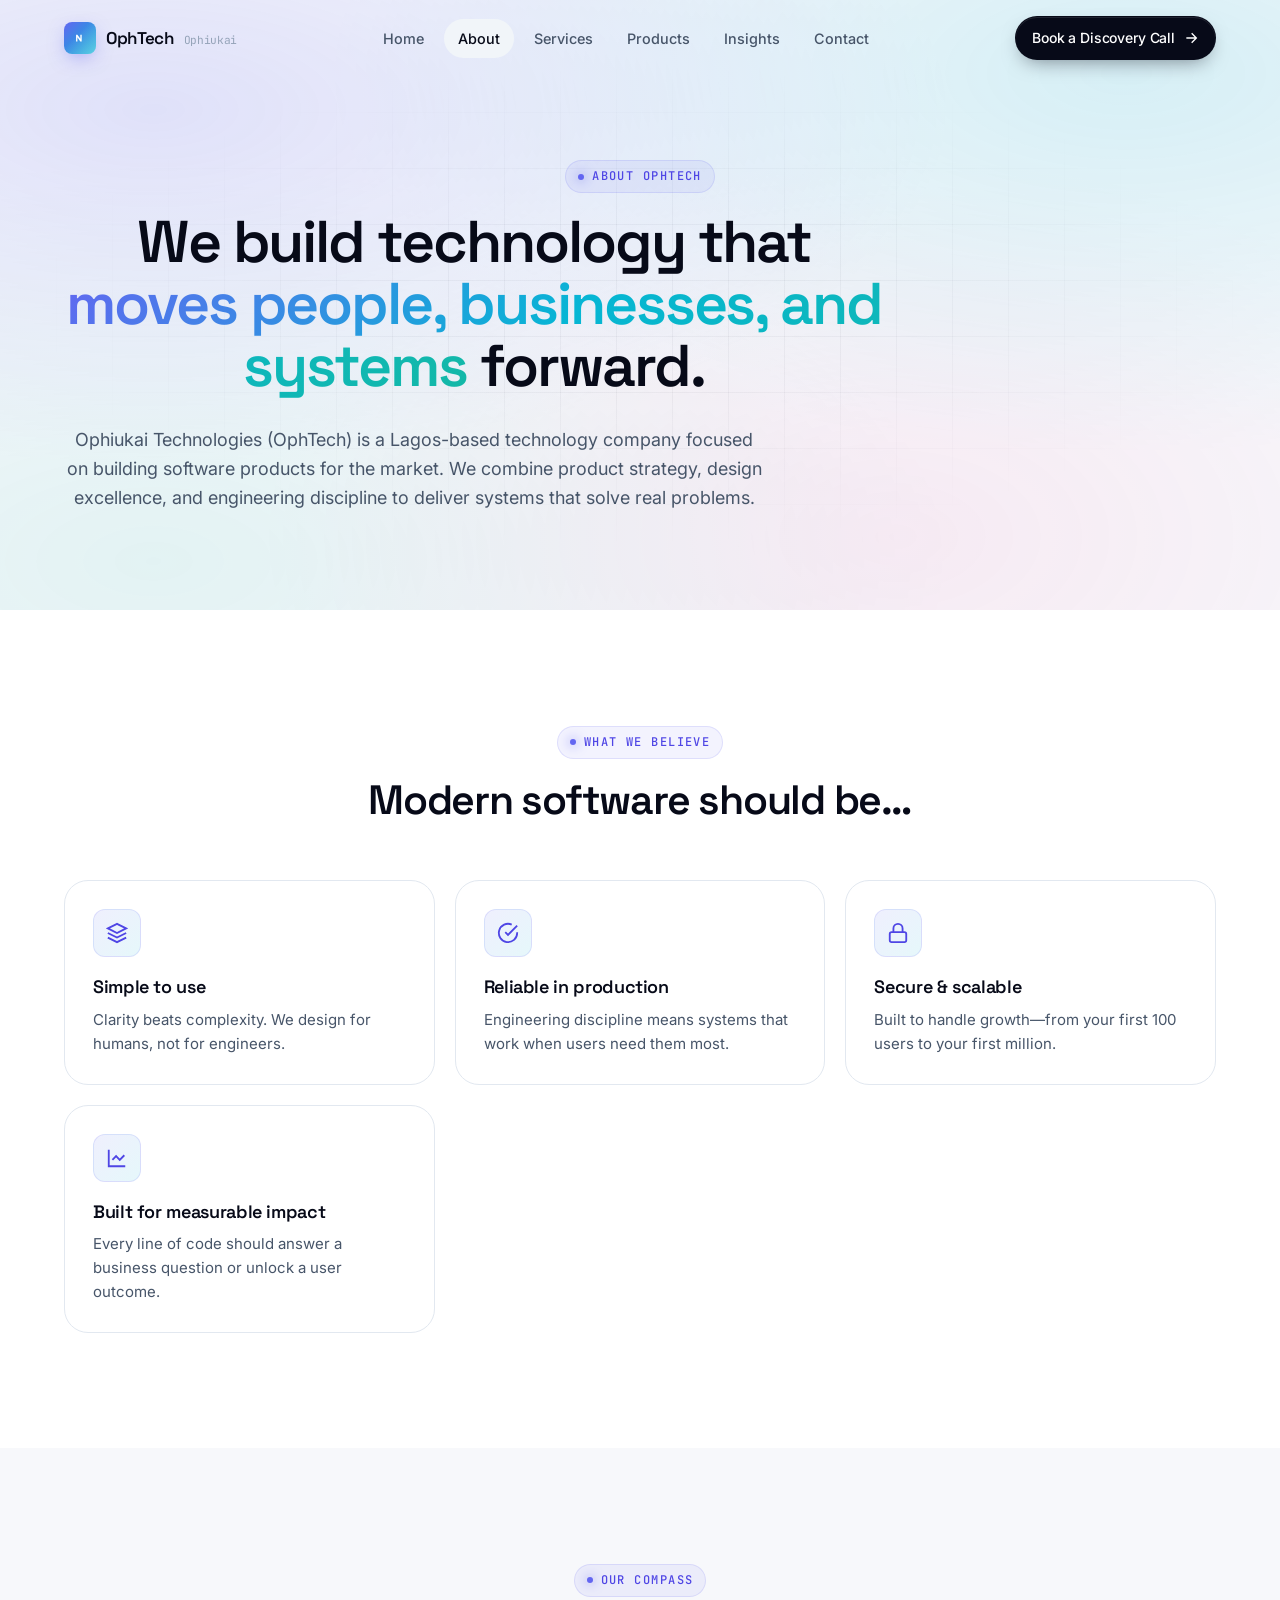
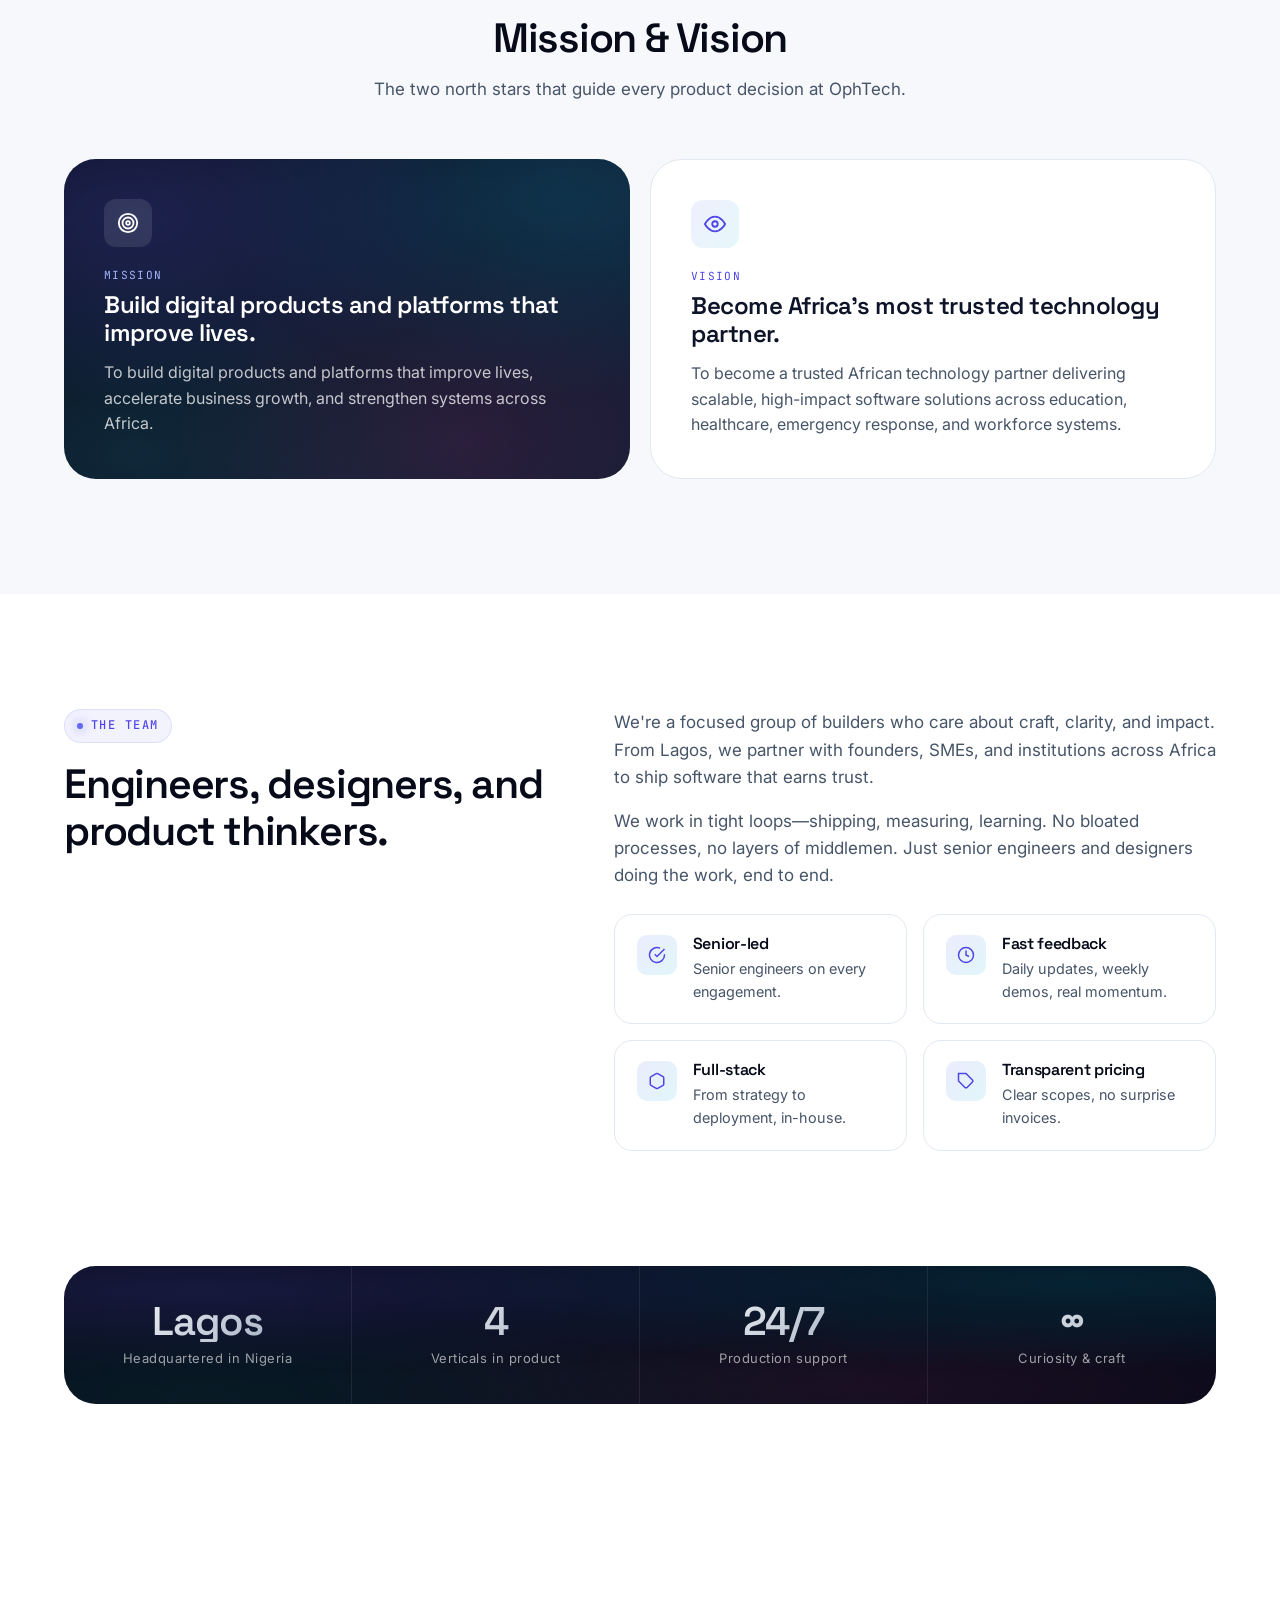
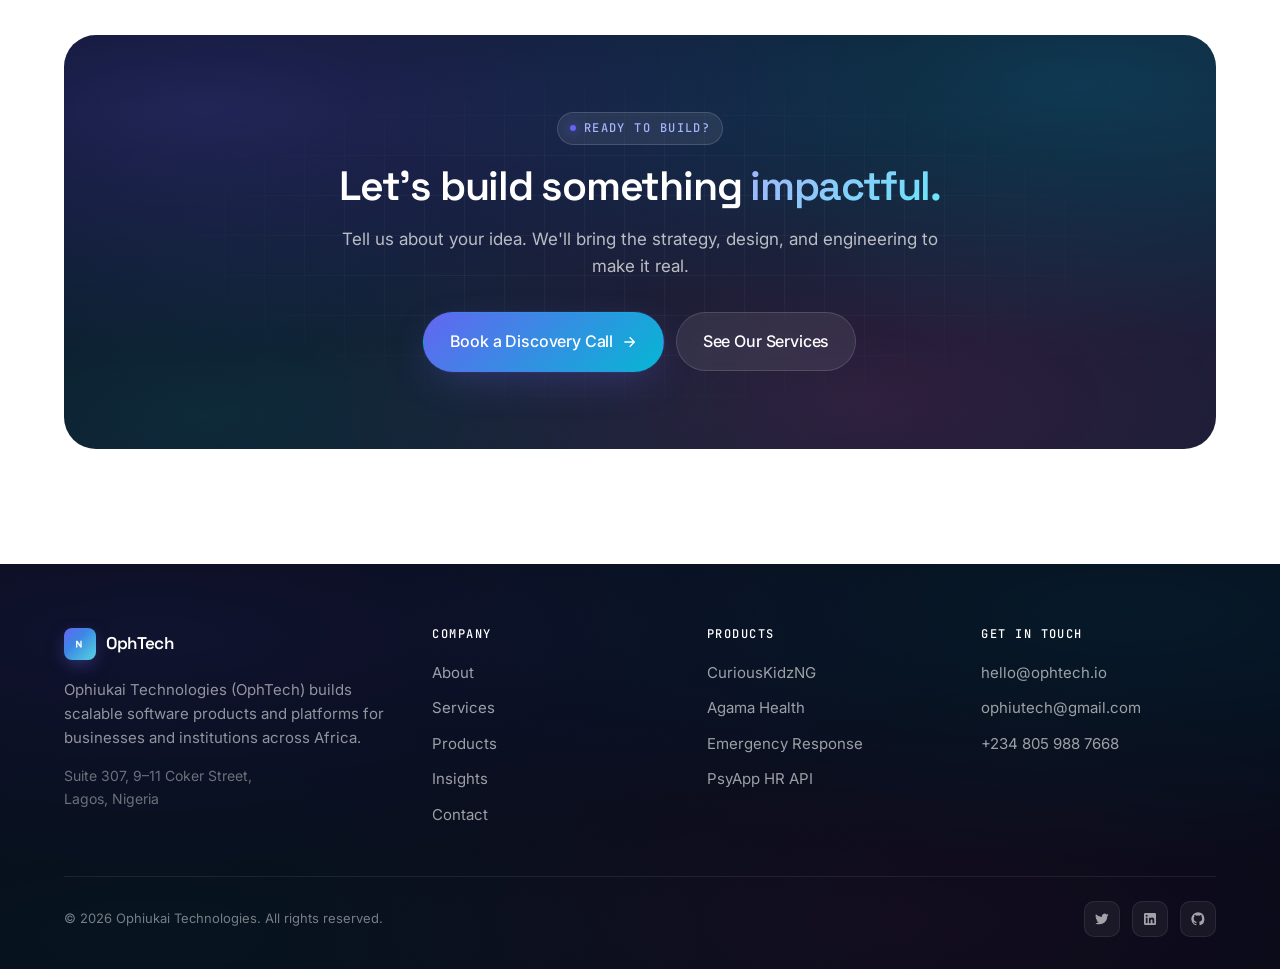
==== about.html @ 1f6dfa90 "Initial build: premium multi-page website for Ophiukai Technologies - 6 pages: Home, About, Services" ====
<!DOCTYPE html>
<html lang="en">
<head>
<meta charset="UTF-8" />
<meta name="viewport" content="width=device-width, initial-scale=1.0" />
<title>About OphTech | Ophiukai Technologies</title>
<meta name="description" content="Learn about Ophiukai Technologies (OphTech)—a Lagos-based tech company building market-ready software products across education, healthcare, emergency response, and HR systems." />
<link rel="preconnect" href="https://fonts.googleapis.com" />
<link rel="preconnect" href="https://fonts.gstatic.com" crossorigin />
<link href="https://fonts.googleapis.com/css2?family=Inter:wght@400;500;600;700&family=Space+Grotesk:wght@500;600;700&family=JetBrains+Mono:wght@400;500&display=swap" rel="stylesheet" />
<link rel="stylesheet" href="styles.css" />
<link rel="icon" href="data:image/svg+xml,%3Csvg xmlns='http://www.w3.org/2000/svg' viewBox='0 0 32 32'%3E%3Cdefs%3E%3ClinearGradient id='g' x1='0' y1='0' x2='1' y2='1'%3E%3Cstop offset='0' stop-color='%236366F1'/%3E%3Cstop offset='1' stop-color='%2306B6D4'/%3E%3C/linearGradient%3E%3C/defs%3E%3Crect width='32' height='32' rx='8' fill='url(%23g)'/%3E%3Cpath d='M9 22V10h2.4l5.2 7.4V10H19v12h-2.4l-5.2-7.4V22z' fill='%23fff'/%3E%3C/svg%3E" />
</head>
<body>

<!-- Navigation -->
<div class="nav-wrapper" id="navWrapper">
  <div class="container nav">
    <a href="index.html" class="brand">
      <span class="brand-mark"><svg viewBox="0 0 32 32" fill="none"><path d="M9 22V10h2.4l5.2 7.4V10H19v12h-2.4l-5.2-7.4V22z" fill="currentColor"/></svg></span>
      <span class="brand-name"><strong>OphTech</strong><span class="nm">Ophiukai</span></span>
    </a>
    <ul class="nav-links">
      <li><a href="index.html">Home</a></li>
      <li><a href="about.html" class="active">About</a></li>
      <li><a href="services.html">Services</a></li>
      <li><a href="products.html">Products</a></li>
      <li><a href="insights.html">Insights</a></li>
      <li><a href="contact.html">Contact</a></li>
    </ul>
    <div class="nav-cta">
      <a href="contact.html" class="btn btn-primary btn-sm">Book a Discovery Call <svg viewBox="0 0 24 24" fill="none" stroke="currentColor" stroke-width="2"><path d="M5 12h14M13 5l7 7-7 7"/></svg></a>
      <button class="nav-toggle" id="navToggle" aria-label="Open menu"><span></span></button>
    </div>
  </div>
</div>

<div class="mobile-menu" id="mobileMenu">
  <div class="mobile-menu-head">
    <a href="index.html" class="brand">
      <span class="brand-mark"><svg viewBox="0 0 32 32" fill="none"><path d="M9 22V10h2.4l5.2 7.4V10H19v12h-2.4l-5.2-7.4V22z" fill="currentColor"/></svg></span>
      <span class="brand-name"><strong>OphTech</strong></span>
    </a>
    <button class="mobile-menu-close" id="mobileClose" aria-label="Close menu">
      <svg width="18" height="18" viewBox="0 0 24 24" fill="none" stroke="currentColor" stroke-width="2"><path d="M18 6L6 18M6 6l12 12"/></svg>
    </button>
  </div>
  <nav>
    <a href="index.html">Home</a>
    <a href="about.html">About</a>
    <a href="services.html">Services</a>
    <a href="products.html">Products</a>
    <a href="insights.html">Insights</a>
    <a href="contact.html">Contact</a>
  </nav>
  <a href="contact.html" class="btn btn-primary btn-lg">Book a Discovery Call</a>
</div>

<!-- HERO -->
<section class="page-hero">
  <div class="container page-hero-inner reveal">
    <span class="eyebrow"><span class="dot"></span> About OphTech</span>
    <h1>We build technology that <span style="background:var(--gradient-text);-webkit-background-clip:text;background-clip:text;color:transparent;">moves people, businesses, and systems</span> forward.</h1>
    <p>Ophiukai Technologies (OphTech) is a Lagos-based technology company focused on building software products for the market. We combine product strategy, design excellence, and engineering discipline to deliver systems that solve real problems.</p>
  </div>
</section>

<!-- BELIEFS -->
<section class="section">
  <div class="container">
    <div class="section-title reveal">
      <span class="eyebrow"><span class="dot"></span> What we believe</span>
      <h2>Modern software should be…</h2>
    </div>
    <div class="feature-grid reveal-stagger">
      <div class="feature-card">
        <div class="ico"><svg viewBox="0 0 24 24" fill="none" stroke="currentColor" stroke-width="2"><path d="M12 2L2 7l10 5 10-5-10-5z"/><path d="M2 17l10 5 10-5M2 12l10 5 10-5"/></svg></div>
        <h3>Simple to use</h3>
        <p>Clarity beats complexity. We design for humans, not for engineers.</p>
      </div>
      <div class="feature-card">
        <div class="ico"><svg viewBox="0 0 24 24" fill="none" stroke="currentColor" stroke-width="2"><path d="M22 11.08V12a10 10 0 11-5.93-9.14"/><path d="M22 4L12 14.01l-3-3"/></svg></div>
        <h3>Reliable in production</h3>
        <p>Engineering discipline means systems that work when users need them most.</p>
      </div>
      <div class="feature-card">
        <div class="ico"><svg viewBox="0 0 24 24" fill="none" stroke="currentColor" stroke-width="2"><rect x="3" y="11" width="18" height="11" rx="2"/><path d="M7 11V7a5 5 0 0110 0v4"/></svg></div>
        <h3>Secure &amp; scalable</h3>
        <p>Built to handle growth—from your first 100 users to your first million.</p>
      </div>
      <div class="feature-card">
        <div class="ico"><svg viewBox="0 0 24 24" fill="none" stroke="currentColor" stroke-width="2"><path d="M3 3v18h18"/><path d="M7 14l4-4 4 4 5-5"/></svg></div>
        <h3>Built for measurable impact</h3>
        <p>Every line of code should answer a business question or unlock a user outcome.</p>
      </div>
    </div>
  </div>
</section>

<!-- MISSION / VISION -->
<section class="section" style="background:var(--canvas);">
  <div class="container">
    <div class="section-title reveal">
      <span class="eyebrow"><span class="dot"></span> Our compass</span>
      <h2>Mission &amp; Vision</h2>
      <p>The two north stars that guide every product decision at OphTech.</p>
    </div>
    <div class="mv-grid reveal-stagger">
      <div class="mv-card mission">
        <div class="ico"><svg viewBox="0 0 24 24" fill="none" stroke="currentColor" stroke-width="2"><circle cx="12" cy="12" r="10"/><circle cx="12" cy="12" r="6"/><circle cx="12" cy="12" r="2"/></svg></div>
        <span style="font-family:var(--font-mono);font-size:0.7rem;letter-spacing:0.12em;text-transform:uppercase;color:#A5B4FC;display:block;margin-bottom:6px;">Mission</span>
        <h3>Build digital products and platforms that improve lives.</h3>
        <p>To build digital products and platforms that improve lives, accelerate business growth, and strengthen systems across Africa.</p>
      </div>
      <div class="mv-card vision">
        <div class="ico"><svg viewBox="0 0 24 24" fill="none" stroke="currentColor" stroke-width="2"><path d="M1 12s4-8 11-8 11 8 11 8-4 8-11 8-11-8-11-8z"/><circle cx="12" cy="12" r="3"/></svg></div>
        <span style="font-family:var(--font-mono);font-size:0.7rem;letter-spacing:0.12em;text-transform:uppercase;color:var(--brand-600);display:block;margin-bottom:6px;">Vision</span>
        <h3>Become Africa's most trusted technology partner.</h3>
        <p>To become a trusted African technology partner delivering scalable, high-impact software solutions across education, healthcare, emergency response, and workforce systems.</p>
      </div>
    </div>
  </div>
</section>

<!-- STORY / DETAIL -->
<section class="section">
  <div class="container">
    <div class="contact-grid reveal">
      <div>
        <span class="eyebrow"><span class="dot"></span> The team</span>
        <h2>Engineers, designers, and product thinkers.</h2>
      </div>
      <div>
        <p style="font-size:1.0625rem;">We're a focused group of builders who care about craft, clarity, and impact. From Lagos, we partner with founders, SMEs, and institutions across Africa to ship software that earns trust.</p>
        <p style="font-size:1.0625rem;">We work in tight loops—shipping, measuring, learning. No bloated processes, no layers of middlemen. Just senior engineers and designers doing the work, end to end.</p>
        <div class="values-grid" style="margin-top:24px;">
          <div class="value-item">
            <div class="vico"><svg viewBox="0 0 24 24" fill="none" stroke="currentColor" stroke-width="2"><path d="M22 11.08V12a10 10 0 11-5.93-9.14"/><path d="M22 4L12 14.01l-3-3"/></svg></div>
            <div><h4>Senior-led</h4><p>Senior engineers on every engagement.</p></div>
          </div>
          <div class="value-item">
            <div class="vico"><svg viewBox="0 0 24 24" fill="none" stroke="currentColor" stroke-width="2"><circle cx="12" cy="12" r="10"/><path d="M12 6v6l4 2"/></svg></div>
            <div><h4>Fast feedback</h4><p>Daily updates, weekly demos, real momentum.</p></div>
          </div>
          <div class="value-item">
            <div class="vico"><svg viewBox="0 0 24 24" fill="none" stroke="currentColor" stroke-width="2"><path d="M21 16V8a2 2 0 00-1-1.73l-7-4a2 2 0 00-2 0l-7 4A2 2 0 003 8v8a2 2 0 001 1.73l7 4a2 2 0 002 0l7-4A2 2 0 0021 16z"/></svg></div>
            <div><h4>Full-stack</h4><p>From strategy to deployment, in-house.</p></div>
          </div>
          <div class="value-item">
            <div class="vico"><svg viewBox="0 0 24 24" fill="none" stroke="currentColor" stroke-width="2"><path d="M20.59 13.41l-7.17 7.17a2 2 0 01-2.83 0L2 12V2h10l8.59 8.59a2 2 0 010 2.82z"/><path d="M7 7h.01"/></svg></div>
            <div><h4>Transparent pricing</h4><p>Clear scopes, no surprise invoices.</p></div>
          </div>
        </div>
      </div>
    </div>
  </div>
</section>

<!-- STATS -->
<section class="section" style="padding-top:0;">
  <div class="container">
    <div class="stats-strip reveal">
      <div class="stat-cell"><div class="val">Lagos</div><div class="lbl">Headquartered in Nigeria</div></div>
      <div class="stat-cell"><div class="val">4</div><div class="lbl">Verticals in product</div></div>
      <div class="stat-cell"><div class="val">24/7</div><div class="lbl">Production support</div></div>
      <div class="stat-cell"><div class="val">∞</div><div class="lbl">Curiosity &amp; craft</div></div>
    </div>
  </div>
</section>

<!-- CTA -->
<section class="section">
  <div class="container">
    <div class="cta-section reveal">
      <span class="eyebrow" style="background:rgba(255,255,255,0.08);border-color:rgba(255,255,255,0.15);color:#A5B4FC;"><span class="dot"></span> Ready to build?</span>
      <h2>Let's build something <span style="background:linear-gradient(135deg,#A5B4FC,#67E8F9);-webkit-background-clip:text;background-clip:text;color:transparent;">impactful.</span></h2>
      <p>Tell us about your idea. We'll bring the strategy, design, and engineering to make it real.</p>
      <div class="ctas">
        <a href="contact.html" class="btn btn-brand btn-lg">Book a Discovery Call <svg viewBox="0 0 24 24" fill="none" stroke="currentColor" stroke-width="2"><path d="M5 12h14M13 5l7 7-7 7"/></svg></a>
        <a href="services.html" class="btn btn-light btn-lg">See Our Services</a>
      </div>
    </div>
  </div>
</section>

<!-- FOOTER -->
<footer class="footer">
  <div class="container">
    <div class="footer-grid">
      <div class="footer-about">
        <a href="index.html" class="brand">
          <span class="brand-mark"><svg viewBox="0 0 32 32" fill="none"><path d="M9 22V10h2.4l5.2 7.4V10H19v12h-2.4l-5.2-7.4V22z" fill="currentColor"/></svg></span>
          <span class="brand-name"><strong>OphTech</strong></span>
        </a>
        <p style="margin-top:18px;">Ophiukai Technologies (OphTech) builds scalable software products and platforms for businesses and institutions across Africa.</p>
        <p style="font-size:0.875rem;color:rgba(255,255,255,0.4);">Suite 307, 9–11 Coker Street,<br/>Lagos, Nigeria</p>
      </div>
      <div>
        <h5>Company</h5>
        <ul class="footer-links">
          <li><a href="about.html">About</a></li>
          <li><a href="services.html">Services</a></li>
          <li><a href="products.html">Products</a></li>
          <li><a href="insights.html">Insights</a></li>
          <li><a href="contact.html">Contact</a></li>
        </ul>
      </div>
      <div>
        <h5>Products</h5>
        <ul class="footer-links">
          <li><a href="https://curiouskidzng.com" target="_blank" rel="noopener">CuriousKidzNG</a></li>
          <li><a href="products.html">Agama Health</a></li>
          <li><a href="products.html">Emergency Response</a></li>
          <li><a href="products.html">PsyApp HR API</a></li>
        </ul>
      </div>
      <div>
        <h5>Get in touch</h5>
        <ul class="footer-links">
          <li><a href="mailto:hello@ophtech.io">hello@ophtech.io</a></li>
          <li><a href="mailto:ophiutech@gmail.com">ophiutech@gmail.com</a></li>
          <li><a href="tel:+2348059887668">+234 805 988 7668</a></li>
        </ul>
      </div>
    </div>
    <div class="footer-bottom">
      <span>© 2026 Ophiukai Technologies. All rights reserved.</span>
      <div class="socials">
        <a href="#" aria-label="Twitter"><svg viewBox="0 0 24 24" fill="currentColor"><path d="M22 5.8a8.4 8.4 0 01-2.4.7 4.2 4.2 0 001.8-2.3 8.4 8.4 0 01-2.6 1 4.1 4.1 0 00-7 3.7A11.6 11.6 0 013 4.7a4.1 4.1 0 001.3 5.5 4 4 0 01-1.9-.5v.1a4.1 4.1 0 003.3 4 4.2 4.2 0 01-1.9 0 4.1 4.1 0 003.8 2.8A8.2 8.2 0 012 18.2 11.6 11.6 0 008.3 20c7.5 0 11.6-6.2 11.6-11.6v-.5A8.2 8.2 0 0022 5.8z"/></svg></a>
        <a href="#" aria-label="LinkedIn"><svg viewBox="0 0 24 24" fill="currentColor"><path d="M19 3H5a2 2 0 00-2 2v14a2 2 0 002 2h14a2 2 0 002-2V5a2 2 0 00-2-2zM8.3 18.3H5.7V10h2.6v8.3zM7 8.8a1.5 1.5 0 110-3 1.5 1.5 0 010 3zm11.3 9.5h-2.6v-4c0-1-.4-1.7-1.3-1.7-.7 0-1.1.5-1.3 1-.1.2-.1.4-.1.7v4h-2.6V10h2.6v1.1c.3-.5 1-1.3 2.4-1.3 1.7 0 3 1.1 3 3.6v4.9z"/></svg></a>
        <a href="#" aria-label="GitHub"><svg viewBox="0 0 24 24" fill="currentColor"><path d="M12 2a10 10 0 00-3.2 19.5c.5.1.7-.2.7-.5v-1.7c-2.8.6-3.4-1.3-3.4-1.3-.5-1.1-1.1-1.4-1.1-1.4-.9-.6.1-.6.1-.6 1 .1 1.5 1 1.5 1 .9 1.5 2.4 1.1 3 .8.1-.7.4-1.1.6-1.4-2.2-.3-4.6-1.1-4.6-5 0-1.1.4-2 1-2.7-.1-.3-.4-1.3.1-2.6 0 0 .8-.3 2.7 1a9.4 9.4 0 015 0c1.9-1.3 2.7-1 2.7-1 .5 1.3.2 2.3.1 2.6.6.7 1 1.6 1 2.7 0 3.9-2.4 4.7-4.6 5 .4.3.7.9.7 1.8v2.7c0 .3.2.6.7.5A10 10 0 0012 2z"/></svg></a>
      </div>
    </div>
  </div>
</footer>

<script src="script.js"></script>
</body>
</html>
---- styles.css ----
/* =========================================================
   OPHTECH — Premium Design System
   Ophiukai Technologies
   ========================================================= */

:root {
  /* Brand palette */
  --ink-900: #070A18;
  --ink-900-soft: #0A0F22;
  --ink-800: #0E1428;
  --ink-700: #161D35;
  --ink-600: #1F2942;
  --ink-500: #2A3454;
  --ink-400: #475569;
  --ink-300: #94A3B8;
  --ink-200: #CBD5E1;
  --ink-100: #E2E8F0;
  --ink-50:  #F1F5F9;
  --paper:   #FFFFFF;
  --canvas:  #F7F8FB;
  --tint:    #F4F1FF;

  /* Accent */
  --brand-500: #6366F1;
  --brand-600: #4F46E5;
  --brand-700: #4338CA;
  --cyan-500:  #06B6D4;
  --cyan-600:  #0891B2;
  --teal-500:  #14B8A6;
  --amber-500: #F59E0B;
  --pink-500:  #EC4899;
  --green-500: #10B981;

  --gradient-brand: linear-gradient(135deg, #6366F1 0%, #06B6D4 100%);
  --gradient-mesh: radial-gradient(at 12% 18%, rgba(99,102,241,0.35) 0px, transparent 50%),
                   radial-gradient(at 88% 12%, rgba(6,182,212,0.30) 0px, transparent 50%),
                   radial-gradient(at 70% 88%, rgba(236,72,153,0.18) 0px, transparent 50%),
                   radial-gradient(at 12% 92%, rgba(20,184,166,0.20) 0px, transparent 50%);
  --gradient-text: linear-gradient(135deg, #6366F1 0%, #06B6D4 50%, #14B8A6 100%);

  /* Shadows */
  --shadow-xs: 0 1px 2px rgba(15, 23, 42, 0.04);
  --shadow-sm: 0 1px 3px rgba(15, 23, 42, 0.06), 0 1px 2px rgba(15, 23, 42, 0.04);
  --shadow-md: 0 8px 24px -8px rgba(15, 23, 42, 0.10), 0 2px 4px rgba(15, 23, 42, 0.04);
  --shadow-lg: 0 24px 48px -16px rgba(15, 23, 42, 0.18), 0 8px 16px -8px rgba(15, 23, 42, 0.08);
  --shadow-glow: 0 0 0 1px rgba(99, 102, 241, 0.10), 0 12px 40px -8px rgba(99, 102, 241, 0.30);

  /* Radius */
  --r-sm: 8px;
  --r-md: 12px;
  --r-lg: 18px;
  --r-xl: 24px;
  --r-2xl: 32px;
  --r-full: 999px;

  /* Type */
  --font-display: 'Space Grotesk', 'Inter', system-ui, -apple-system, sans-serif;
  --font-body: 'Inter', system-ui, -apple-system, BlinkMacSystemFont, 'Segoe UI', Roboto, sans-serif;
  --font-mono: 'JetBrains Mono', ui-monospace, SFMono-Regular, Menlo, monospace;

  /* Layout */
  --container: 1200px;
  --container-wide: 1320px;
  --gutter: 24px;

  /* Motion */
  --ease: cubic-bezier(0.16, 1, 0.3, 1);
  --ease-in: cubic-bezier(0.4, 0, 1, 1);
}

* { box-sizing: border-box; }
*::before, *::after { box-sizing: border-box; }

html { scroll-behavior: smooth; -webkit-text-size-adjust: 100%; }
body {
  margin: 0;
  font-family: var(--font-body);
  font-size: 16px;
  line-height: 1.6;
  color: var(--ink-800);
  background: var(--paper);
  -webkit-font-smoothing: antialiased;
  -moz-osx-font-smoothing: grayscale;
  text-rendering: optimizeLegibility;
}

img, svg, video { display: block; max-width: 100%; }
a { color: inherit; text-decoration: none; }
button { font: inherit; cursor: pointer; border: none; background: none; color: inherit; }

h1, h2, h3, h4, h5 {
  font-family: var(--font-display);
  font-weight: 600;
  letter-spacing: -0.02em;
  line-height: 1.15;
  margin: 0 0 0.5em;
  color: var(--ink-900);
}
h1 { font-size: clamp(2.4rem, 4.6vw, 4rem); letter-spacing: -0.035em; line-height: 1.05; font-weight: 600; }
h2 { font-size: clamp(1.9rem, 3.2vw, 2.6rem); letter-spacing: -0.03em; }
h3 { font-size: clamp(1.25rem, 1.6vw, 1.45rem); }
h4 { font-size: 1.125rem; }
p  { margin: 0 0 1em; color: var(--ink-400); }

::selection { background: rgba(99, 102, 241, 0.2); color: var(--ink-900); }

/* Layout helpers */
.container { max-width: var(--container); margin: 0 auto; padding: 0 var(--gutter); }
.container-wide { max-width: var(--container-wide); margin: 0 auto; padding: 0 var(--gutter); }
.section { padding: clamp(64px, 9vw, 120px) 0; position: relative; }
.section-tight { padding: clamp(48px, 6vw, 80px) 0; }
.eyebrow {
  display: inline-flex;
  align-items: center;
  gap: 8px;
  font-family: var(--font-mono);
  font-size: 0.75rem;
  font-weight: 500;
  letter-spacing: 0.12em;
  text-transform: uppercase;
  color: var(--brand-600);
  background: rgba(99, 102, 241, 0.08);
  padding: 6px 12px;
  border-radius: var(--r-full);
  border: 1px solid rgba(99, 102, 241, 0.15);
  margin-bottom: 18px;
}
.eyebrow .dot { width: 6px; height: 6px; border-radius: 50%; background: var(--brand-500); box-shadow: 0 0 12px var(--brand-500); }

.section-title { max-width: 760px; margin: 0 auto 56px; text-align: center; }
.section-title h2 { margin-bottom: 14px; }
.section-title p { font-size: 1.0625rem; color: var(--ink-400); }
.section-title.left { margin: 0 0 48px; text-align: left; }

/* Buttons */
.btn {
  display: inline-flex;
  align-items: center;
  justify-content: center;
  gap: 8px;
  padding: 14px 22px;
  border-radius: var(--r-full);
  font-family: var(--font-body);
  font-size: 0.9375rem;
  font-weight: 500;
  letter-spacing: -0.01em;
  transition: all 0.25s var(--ease);
  cursor: pointer;
  white-space: nowrap;
  border: 1px solid transparent;
}
.btn svg { width: 16px; height: 16px; }
.btn-primary {
  background: var(--ink-900);
  color: var(--paper);
  box-shadow: 0 1px 0 rgba(255,255,255,0.1) inset, 0 8px 20px -8px rgba(7, 10, 24, 0.5);
}
.btn-primary:hover { background: #000; transform: translateY(-1px); box-shadow: 0 12px 28px -8px rgba(7, 10, 24, 0.55); }

.btn-brand {
  background: var(--gradient-brand);
  color: #fff;
  box-shadow: var(--shadow-glow);
}
.btn-brand:hover { transform: translateY(-1px); box-shadow: 0 0 0 1px rgba(99, 102, 241, 0.20), 0 16px 48px -8px rgba(99, 102, 241, 0.50); }

.btn-ghost {
  background: transparent;
  color: var(--ink-900);
  border: 1px solid var(--ink-100);
}
.btn-ghost:hover { background: var(--ink-50); border-color: var(--ink-200); transform: translateY(-1px); }

.btn-light {
  background: rgba(255,255,255,0.08);
  color: #fff;
  border: 1px solid rgba(255,255,255,0.14);
  backdrop-filter: blur(8px);
}
.btn-light:hover { background: rgba(255,255,255,0.14); transform: translateY(-1px); }

.btn-sm { padding: 10px 16px; font-size: 0.875rem; }
.btn-lg { padding: 16px 26px; font-size: 1rem; }

.link-arrow {
  display: inline-flex;
  align-items: center;
  gap: 6px;
  color: var(--brand-600);
  font-weight: 500;
  font-size: 0.9375rem;
  transition: gap 0.2s var(--ease);
}
.link-arrow:hover { gap: 10px; }
.link-arrow svg { width: 14px; height: 14px; }

/* =========================================================
   NAVIGATION
   ========================================================= */
.nav-wrapper {
  position: fixed;
  top: 0; left: 0; right: 0;
  z-index: 100;
  padding: 16px 0;
  transition: all 0.3s var(--ease);
}
.nav-wrapper.scrolled {
  background: rgba(255, 255, 255, 0.85);
  backdrop-filter: saturate(180%) blur(20px);
  -webkit-backdrop-filter: saturate(180%) blur(20px);
  border-bottom: 1px solid var(--ink-100);
  padding: 10px 0;
}
.nav {
  display: flex;
  align-items: center;
  justify-content: space-between;
  gap: 32px;
}
.brand {
  display: inline-flex;
  align-items: center;
  gap: 10px;
  font-family: var(--font-display);
  font-weight: 600;
  font-size: 1.0625rem;
  color: var(--ink-900);
  letter-spacing: -0.02em;
}
.brand-mark {
  width: 32px; height: 32px;
  border-radius: 8px;
  background: var(--gradient-brand);
  display: grid; place-items: center;
  color: #fff;
  position: relative;
  box-shadow: 0 6px 18px -4px rgba(99, 102, 241, 0.5);
}
.brand-mark::after {
  content: '';
  position: absolute; inset: 0;
  border-radius: inherit;
  background: linear-gradient(135deg, transparent 40%, rgba(255,255,255,0.35));
}
.brand-mark svg { width: 18px; height: 18px; }
.brand-name { display: flex; align-items: baseline; gap: 4px; }
.brand-name strong { font-weight: 600; }
.brand-name .nm { font-size: 0.7rem; color: var(--ink-300); font-family: var(--font-mono); font-weight: 400; margin-left: 6px; }

.nav-links {
  display: flex;
  align-items: center;
  gap: 6px;
  list-style: none;
  margin: 0; padding: 0;
}
.nav-links a {
  display: inline-block;
  padding: 8px 14px;
  font-size: 0.9rem;
  font-weight: 500;
  color: var(--ink-400);
  border-radius: var(--r-full);
  transition: all 0.2s var(--ease);
}
.nav-links a:hover { color: var(--ink-900); background: var(--ink-50); }
.nav-links a.active { color: var(--ink-900); background: var(--ink-50); }

.nav-cta { display: flex; align-items: center; gap: 12px; }

.nav-toggle {
  display: none;
  width: 40px; height: 40px;
  border-radius: 10px;
  border: 1px solid var(--ink-100);
  background: var(--paper);
  align-items: center;
  justify-content: center;
}
.nav-toggle span {
  display: block;
  width: 16px; height: 1.5px;
  background: var(--ink-900);
  position: relative;
  transition: all 0.2s var(--ease);
}
.nav-toggle span::before, .nav-toggle span::after {
  content: ''; position: absolute; left: 0;
  width: 16px; height: 1.5px; background: var(--ink-900);
  transition: all 0.2s var(--ease);
}
.nav-toggle span::before { top: -5px; }
.nav-toggle span::after  { top: 5px; }

/* =========================================================
   HERO
   ========================================================= */
.hero {
  position: relative;
  padding: 160px 0 80px;
  overflow: hidden;
  background: var(--canvas);
  isolation: isolate;
}
.hero::before {
  content: '';
  position: absolute; inset: 0;
  background: var(--gradient-mesh);
  opacity: 0.6;
  z-index: -2;
}
.hero::after {
  content: '';
  position: absolute; inset: 0;
  background-image:
    linear-gradient(rgba(15, 23, 42, 0.04) 1px, transparent 1px),
    linear-gradient(90deg, rgba(15, 23, 42, 0.04) 1px, transparent 1px);
  background-size: 56px 56px;
  mask-image: radial-gradient(ellipse 70% 60% at 50% 30%, #000 30%, transparent 75%);
  -webkit-mask-image: radial-gradient(ellipse 70% 60% at 50% 30%, #000 30%, transparent 75%);
  z-index: -1;
}
.hero-inner {
  display: grid;
  grid-template-columns: 1.15fr 0.85fr;
  gap: 64px;
  align-items: center;
}
.hero h1 .grad {
  background: var(--gradient-text);
  -webkit-background-clip: text;
  background-clip: text;
  color: transparent;
  display: inline-block;
}
.hero p.lead {
  font-size: 1.125rem;
  color: var(--ink-400);
  max-width: 560px;
  margin-bottom: 32px;
  line-height: 1.65;
}
.hero-ctas { display: flex; gap: 12px; flex-wrap: wrap; }
.hero-trust {
  margin-top: 48px;
  padding-top: 32px;
  border-top: 1px solid var(--ink-100);
  display: flex;
  align-items: center;
  gap: 28px;
  flex-wrap: wrap;
}
.hero-trust .label {
  font-family: var(--font-mono);
  font-size: 0.7rem;
  text-transform: uppercase;
  letter-spacing: 0.12em;
  color: var(--ink-300);
  margin-right: 8px;
}
.hero-trust .pills { display: flex; gap: 10px; flex-wrap: wrap; }
.pill {
  display: inline-flex;
  align-items: center;
  gap: 8px;
  padding: 7px 14px;
  border-radius: var(--r-full);
  font-size: 0.8125rem;
  font-weight: 500;
  background: var(--paper);
  border: 1px solid var(--ink-100);
  color: var(--ink-700);
  box-shadow: var(--shadow-xs);
}
.pill .pdot { width: 6px; height: 6px; border-radius: 50%; background: var(--brand-500); }

/* Hero visual / card */
.hero-visual { position: relative; }
.hero-card {
  position: relative;
  background: var(--paper);
  border-radius: var(--r-2xl);
  border: 1px solid var(--ink-100);
  box-shadow: var(--shadow-lg);
  padding: 24px;
  overflow: hidden;
}
.hero-card-head {
  display: flex; align-items: center; justify-content: space-between;
  padding-bottom: 16px; margin-bottom: 16px;
  border-bottom: 1px solid var(--ink-50);
}
.hero-card-head .dots { display: flex; gap: 6px; }
.hero-card-head .dots span { width: 10px; height: 10px; border-radius: 50%; background: var(--ink-100); }
.hero-card-head .dots span:first-child { background: #FF5F57; }
.hero-card-head .dots span:nth-child(2) { background: #FEBC2E; }
.hero-card-head .dots span:last-child { background: #28C840; }
.hero-card-head .url {
  font-family: var(--font-mono);
  font-size: 0.75rem;
  color: var(--ink-300);
  background: var(--ink-50);
  padding: 4px 10px; border-radius: var(--r-full);
}
.codeblock {
  font-family: var(--font-mono);
  font-size: 0.8125rem;
  line-height: 1.7;
  color: var(--ink-700);
  background: var(--canvas);
  border-radius: var(--r-md);
  padding: 20px;
  border: 1px solid var(--ink-50);
}
.codeblock .c-kw { color: #8B5CF6; }
.codeblock .c-fn { color: #06B6D4; }
.codeblock .c-str { color: #10B981; }
.codeblock .c-com { color: var(--ink-300); font-style: italic; }
.codeblock .c-pn { color: #F59E0B; }
.codeblock .c-prop { color: #6366F1; }

.float-stat {
  position: absolute;
  background: var(--paper);
  border: 1px solid var(--ink-100);
  border-radius: var(--r-lg);
  padding: 14px 18px;
  box-shadow: var(--shadow-md);
  display: flex; align-items: center; gap: 12px;
}
.float-stat.s1 { top: -24px; left: -32px; }
.float-stat.s2 { bottom: -24px; right: -20px; }
.float-stat .ico {
  width: 36px; height: 36px;
  border-radius: 10px;
  display: grid; place-items: center;
  color: #fff;
}
.float-stat.s1 .ico { background: linear-gradient(135deg, #6366F1, #06B6D4); }
.float-stat.s2 .ico { background: linear-gradient(135deg, #F59E0B, #EC4899); }
.float-stat .lbl { font-size: 0.7rem; color: var(--ink-300); text-transform: uppercase; letter-spacing: 0.1em; }
.float-stat .val { font-family: var(--font-display); font-weight: 600; font-size: 1.05rem; color: var(--ink-900); line-height: 1.2; }

/* Page hero (smaller) */
.page-hero {
  padding: 160px 0 80px;
  background: var(--canvas);
  position: relative;
  overflow: hidden;
  isolation: isolate;
}
.page-hero::before {
  content: ''; position: absolute; inset: 0;
  background: var(--gradient-mesh); opacity: 0.45; z-index: -2;
}
.page-hero::after {
  content: ''; position: absolute; inset: 0;
  background-image:
    linear-gradient(rgba(15, 23, 42, 0.04) 1px, transparent 1px),
    linear-gradient(90deg, rgba(15, 23, 42, 0.04) 1px, transparent 1px);
  background-size: 56px 56px;
  mask-image: radial-gradient(ellipse 60% 50% at 50% 50%, #000 30%, transparent 80%);
  -webkit-mask-image: radial-gradient(ellipse 60% 50% at 50% 50%, #000 30%, transparent 80%);
  z-index: -1;
}
.page-hero h1 { max-width: 820px; }
.page-hero p { font-size: 1.125rem; max-width: 700px; color: var(--ink-400); }
.page-hero-inner { text-align: center; margin: 0 auto; }
.page-hero-inner .eyebrow { margin: 0 auto 18px; }

/* =========================================================
   FEATURE GRID
   ========================================================= */
.feature-grid {
  display: grid;
  grid-template-columns: repeat(auto-fit, minmax(280px, 1fr));
  gap: 20px;
}
.feature-card {
  position: relative;
  background: var(--paper);
  border: 1px solid var(--ink-100);
  border-radius: var(--r-xl);
  padding: 28px;
  transition: all 0.35s var(--ease);
  overflow: hidden;
}
.feature-card::before {
  content: ''; position: absolute;
  inset: 0;
  background: var(--gradient-mesh);
  opacity: 0;
  transition: opacity 0.4s var(--ease);
  z-index: 0;
}
.feature-card > * { position: relative; z-index: 1; }
.feature-card:hover {
  border-color: rgba(99, 102, 241, 0.25);
  transform: translateY(-4px);
  box-shadow: var(--shadow-md);
}
.feature-card .ico {
  width: 48px; height: 48px;
  border-radius: 12px;
  display: grid; place-items: center;
  background: linear-gradient(135deg, rgba(99,102,241,0.1), rgba(6,182,212,0.1));
  color: var(--brand-600);
  margin-bottom: 20px;
  border: 1px solid rgba(99,102,241,0.15);
}
.feature-card .ico svg { width: 22px; height: 22px; }
.feature-card h3 { margin-bottom: 10px; font-size: 1.125rem; }
.feature-card p { font-size: 0.9375rem; margin: 0; }

/* Why choose us — premium card variant */
.why-card {
  position: relative;
  background: var(--paper);
  border: 1px solid var(--ink-100);
  border-radius: var(--r-xl);
  padding: 32px 28px;
  transition: all 0.4s var(--ease);
  overflow: hidden;
}
.why-card::after {
  content: ''; position: absolute; top: -1px; right: -1px;
  width: 120px; height: 120px;
  background: radial-gradient(circle at top right, rgba(99,102,241,0.10), transparent 70%);
  border-radius: 50%;
  opacity: 0; transition: opacity 0.4s var(--ease);
}
.why-card:hover { transform: translateY(-6px); border-color: rgba(99,102,241,0.2); box-shadow: var(--shadow-lg); }
.why-card:hover::after { opacity: 1; }
.why-card .num {
  font-family: var(--font-mono);
  font-size: 0.7rem;
  font-weight: 500;
  color: var(--brand-600);
  letter-spacing: 0.1em;
  margin-bottom: 16px;
  display: inline-block;
}
.why-card h3 { font-size: 1.15rem; margin-bottom: 10px; }
.why-card p { font-size: 0.9375rem; margin: 0; }

/* =========================================================
   SERVICES BLOCKS (DETAILED)
   ========================================================= */
.svc-grid { display: grid; gap: 20px; }
.svc-block {
  display: grid;
  grid-template-columns: 80px 1fr 1fr;
  gap: 32px;
  padding: 36px;
  background: var(--paper);
  border: 1px solid var(--ink-100);
  border-radius: var(--r-2xl);
  transition: all 0.35s var(--ease);
  position: relative;
  overflow: hidden;
}
.svc-block:hover { border-color: rgba(99,102,241,0.25); box-shadow: var(--shadow-md); }
.svc-num {
  font-family: var(--font-display);
  font-size: 2.5rem;
  font-weight: 600;
  color: transparent;
  -webkit-text-stroke: 1px rgba(99,102,241,0.4);
  line-height: 1;
  letter-spacing: -0.04em;
}
.svc-block h3 { font-size: 1.35rem; margin-bottom: 16px; }
.svc-block .label {
  font-family: var(--font-mono);
  font-size: 0.7rem;
  text-transform: uppercase;
  letter-spacing: 0.12em;
  color: var(--brand-600);
  font-weight: 500;
  margin-bottom: 8px;
  display: block;
}
.svc-block ul { list-style: none; margin: 0; padding: 0; }
.svc-block li {
  position: relative;
  padding-left: 22px;
  font-size: 0.9375rem;
  color: var(--ink-400);
  margin-bottom: 8px;
}
.svc-block li::before {
  content: '';
  position: absolute; left: 0; top: 9px;
  width: 12px; height: 1.5px;
  background: var(--brand-500);
  border-radius: 2px;
}
.svc-block .outcome {
  margin-top: 14px;
  padding-top: 14px;
  border-top: 1px dashed var(--ink-100);
  font-size: 0.875rem;
  font-weight: 500;
  color: var(--ink-800);
}

/* =========================================================
   PRODUCTS
   ========================================================= */
.product-featured {
  display: grid;
  grid-template-columns: 1fr 1fr;
  gap: 56px;
  align-items: center;
  background: linear-gradient(135deg, #0A0F22 0%, #1A1F3D 100%);
  border-radius: var(--r-2xl);
  padding: 56px;
  color: #fff;
  position: relative;
  overflow: hidden;
  isolation: isolate;
}
.product-featured::before {
  content: ''; position: absolute; inset: 0;
  background: var(--gradient-mesh);
  opacity: 0.7; z-index: -1;
}
.product-featured::after {
  content: ''; position: absolute; inset: 0;
  background-image:
    linear-gradient(rgba(255,255,255,0.04) 1px, transparent 1px),
    linear-gradient(90deg, rgba(255,255,255,0.04) 1px, transparent 1px);
  background-size: 40px 40px;
  mask-image: radial-gradient(ellipse 60% 80% at 70% 50%, #000 30%, transparent 80%);
  -webkit-mask-image: radial-gradient(ellipse 60% 80% at 70% 50%, #000 30%, transparent 80%);
  z-index: -1;
}
.product-featured .tag {
  display: inline-flex;
  align-items: center; gap: 8px;
  font-family: var(--font-mono);
  font-size: 0.7rem;
  text-transform: uppercase;
  letter-spacing: 0.12em;
  padding: 6px 12px;
  border-radius: var(--r-full);
  background: rgba(255,255,255,0.1);
  border: 1px solid rgba(255,255,255,0.15);
  color: #94A3B8;
  margin-bottom: 18px;
}
.product-featured .tag .dot { width: 6px; height: 6px; border-radius: 50%; background: #10B981; box-shadow: 0 0 10px #10B981; }
.product-featured h2 { color: #fff; font-size: clamp(2rem, 3vw, 2.6rem); }
.product-featured p { color: rgba(255,255,255,0.7); }
.product-featured .value {
  background: rgba(255,255,255,0.06);
  border: 1px solid rgba(255,255,255,0.1);
  border-radius: var(--r-md);
  padding: 16px 20px;
  margin: 24px 0;
  color: rgba(255,255,255,0.85);
  font-size: 0.9375rem;
  font-weight: 500;
}
.product-featured ul { list-style: none; padding: 0; margin: 0 0 28px; }
.product-featured li {
  position: relative;
  padding-left: 26px;
  color: rgba(255,255,255,0.75);
  font-size: 0.9375rem;
  margin-bottom: 10px;
}
.product-featured li::before {
  content: '✓';
  position: absolute; left: 0; top: 0;
  width: 18px; height: 18px;
  background: linear-gradient(135deg, #6366F1, #06B6D4);
  border-radius: 50%;
  color: #fff; font-size: 0.65rem;
  display: grid; place-items: center; font-weight: 700;
}

.product-visual {
  position: relative;
  aspect-ratio: 4/3;
  border-radius: var(--r-xl);
  background: linear-gradient(135deg, rgba(99,102,241,0.2), rgba(6,182,212,0.2));
  border: 1px solid rgba(255,255,255,0.1);
  display: grid;
  grid-template-columns: 1fr 1fr;
  grid-template-rows: 1fr 1fr;
  gap: 12px;
  padding: 18px;
}
.pv-tile {
  background: rgba(255,255,255,0.06);
  border: 1px solid rgba(255,255,255,0.1);
  border-radius: var(--r-md);
  padding: 16px;
  display: flex;
  flex-direction: column;
  justify-content: space-between;
  font-family: var(--font-display);
}
.pv-tile.t1 { grid-column: 1; grid-row: 1; background: linear-gradient(135deg, rgba(99,102,241,0.25), rgba(6,182,212,0.15)); }
.pv-tile.t2 { grid-column: 2; grid-row: 1; }
.pv-tile.t3 { grid-column: 1; grid-row: 2; }
.pv-tile.t4 { grid-column: 2; grid-row: 2; background: linear-gradient(135deg, rgba(245,158,11,0.2), rgba(236,72,153,0.15)); }
.pv-tile .pv-emoji { font-size: 1.5rem; }
.pv-tile .pv-lbl { font-size: 0.7rem; color: rgba(255,255,255,0.7); text-transform: uppercase; letter-spacing: 0.1em; font-family: var(--font-mono); }
.pv-tile .pv-val { font-size: 0.9rem; color: #fff; font-weight: 500; }

.pipeline-grid {
  display: grid;
  grid-template-columns: repeat(auto-fit, minmax(300px, 1fr));
  gap: 20px;
}
.pipeline-card {
  background: var(--paper);
  border: 1px solid var(--ink-100);
  border-radius: var(--r-xl);
  padding: 28px;
  transition: all 0.3s var(--ease);
  position: relative;
}
.pipeline-card:hover { transform: translateY(-4px); box-shadow: var(--shadow-md); border-color: rgba(99,102,241,0.2); }
.pipeline-card .pl-tag {
  display: inline-flex; align-items: center; gap: 6px;
  font-family: var(--font-mono);
  font-size: 0.7rem;
  text-transform: uppercase;
  letter-spacing: 0.1em;
  color: var(--ink-400);
  margin-bottom: 14px;
  padding: 4px 10px;
  background: var(--ink-50);
  border-radius: var(--r-full);
}
.pipeline-card .pl-tag .dot { width: 7px; height: 7px; border-radius: 50%; }
.pl-green .pl-tag .dot { background: #10B981; box-shadow: 0 0 8px #10B981; }
.pl-red   .pl-tag .dot { background: #EF4444; box-shadow: 0 0 8px #EF4444; }
.pl-blue  .pl-tag .dot { background: #3B82F6; box-shadow: 0 0 8px #3B82F6; }
.pipeline-card h3 { font-size: 1.2rem; margin-bottom: 10px; }
.pipeline-card p { font-size: 0.9375rem; margin: 0; }
.pipeline-card .icon-bg {
  position: absolute; top: 20px; right: 20px;
  width: 36px; height: 36px;
  border-radius: 10px;
  display: grid; place-items: center;
  background: var(--ink-50);
  color: var(--ink-400);
}
.pipeline-card .icon-bg svg { width: 18px; height: 18px; }

/* =========================================================
   ABOUT — VALUES
   ========================================================= */
.values-grid {
  display: grid;
  grid-template-columns: repeat(2, 1fr);
  gap: 16px;
}
.value-item {
  display: flex;
  align-items: flex-start;
  gap: 16px;
  padding: 20px 22px;
  background: var(--paper);
  border: 1px solid var(--ink-100);
  border-radius: var(--r-lg);
  transition: all 0.3s var(--ease);
}
.value-item:hover { border-color: rgba(99,102,241,0.2); transform: translateX(4px); }
.value-item .vico {
  flex-shrink: 0;
  width: 40px; height: 40px;
  border-radius: 10px;
  background: linear-gradient(135deg, rgba(99,102,241,0.12), rgba(6,182,212,0.12));
  color: var(--brand-600);
  display: grid; place-items: center;
}
.value-item .vico svg { width: 18px; height: 18px; }
.value-item h4 { font-size: 1rem; margin: 0 0 4px; }
.value-item p { font-size: 0.9rem; margin: 0; color: var(--ink-400); }

.mv-grid { display: grid; grid-template-columns: 1fr 1fr; gap: 20px; }
.mv-card {
  padding: 40px;
  border-radius: var(--r-2xl);
  position: relative;
  overflow: hidden;
  isolation: isolate;
}
.mv-card.mission {
  background: linear-gradient(135deg, #0A0F22 0%, #161D35 100%);
  color: #fff;
}
.mv-card.vision {
  background: var(--paper);
  border: 1px solid var(--ink-100);
}
.mv-card.mission::before {
  content: ''; position: absolute; inset: 0;
  background: var(--gradient-mesh); opacity: 0.6; z-index: -1;
}
.mv-card .ico {
  width: 48px; height: 48px;
  border-radius: 12px;
  display: grid; place-items: center;
  margin-bottom: 20px;
}
.mv-card.mission .ico { background: rgba(255,255,255,0.1); color: #fff; }
.mv-card.vision .ico { background: linear-gradient(135deg, rgba(99,102,241,0.1), rgba(6,182,212,0.1)); color: var(--brand-600); }
.mv-card .ico svg { width: 22px; height: 22px; }
.mv-card h3 { color: inherit; font-size: 1.5rem; margin-bottom: 14px; }
.mv-card.mission p { color: rgba(255,255,255,0.75); }
.mv-card p { margin: 0; }

/* =========================================================
   STATS STRIP
   ========================================================= */
.stats-strip {
  display: grid;
  grid-template-columns: repeat(4, 1fr);
  gap: 0;
  background: var(--ink-900);
  border-radius: var(--r-2xl);
  overflow: hidden;
  position: relative;
  isolation: isolate;
}
.stats-strip::before {
  content: ''; position: absolute; inset: 0;
  background: var(--gradient-mesh); opacity: 0.5; z-index: -1;
}
.stat-cell {
  padding: 36px 28px;
  text-align: center;
  border-right: 1px solid rgba(255,255,255,0.08);
}
.stat-cell:last-child { border-right: none; }
.stat-cell .val {
  font-family: var(--font-display);
  font-size: 2.5rem;
  font-weight: 600;
  background: linear-gradient(135deg, #fff, #94A3B8);
  -webkit-background-clip: text;
  background-clip: text;
  color: transparent;
  line-height: 1;
  letter-spacing: -0.03em;
  margin-bottom: 6px;
}
.stat-cell .lbl {
  font-size: 0.8125rem;
  color: rgba(255,255,255,0.6);
  letter-spacing: 0.04em;
}

/* =========================================================
   INSIGHTS
   ========================================================= */
.insight-grid {
  display: grid;
  grid-template-columns: repeat(auto-fit, minmax(300px, 1fr));
  gap: 24px;
}
.insight-card {
  background: var(--paper);
  border: 1px solid var(--ink-100);
  border-radius: var(--r-xl);
  overflow: hidden;
  transition: all 0.35s var(--ease);
  display: flex;
  flex-direction: column;
}
.insight-card:hover { transform: translateY(-6px); box-shadow: var(--shadow-lg); border-color: rgba(99,102,241,0.2); }
.insight-thumb {
  aspect-ratio: 16/9;
  background: var(--gradient-brand);
  position: relative;
  overflow: hidden;
}
.insight-thumb::before {
  content: ''; position: absolute; inset: 0;
  background: var(--gradient-mesh);
  opacity: 0.6;
}
.insight-thumb::after {
  content: ''; position: absolute; inset: 0;
  background-image:
    linear-gradient(rgba(255,255,255,0.06) 1px, transparent 1px),
    linear-gradient(90deg, rgba(255,255,255,0.06) 1px, transparent 1px);
  background-size: 32px 32px;
}
.insight-thumb.t-2 { background: linear-gradient(135deg, #F59E0B, #EC4899); }
.insight-thumb.t-3 { background: linear-gradient(135deg, #10B981, #06B6D4); }
.insight-thumb.t-4 { background: linear-gradient(135deg, #8B5CF6, #EC4899); }
.insight-thumb.t-5 { background: linear-gradient(135deg, #06B6D4, #4F46E5); }
.insight-body { padding: 24px; flex: 1; display: flex; flex-direction: column; }
.insight-meta {
  display: flex; align-items: center; gap: 12px;
  font-size: 0.75rem; color: var(--ink-300);
  margin-bottom: 12px;
  font-family: var(--font-mono);
  text-transform: uppercase;
  letter-spacing: 0.08em;
}
.insight-meta .cat { color: var(--brand-600); }
.insight-body h3 { font-size: 1.125rem; margin-bottom: 10px; line-height: 1.3; }
.insight-body p { font-size: 0.9rem; margin: 0 0 16px; flex: 1; }

/* =========================================================
   CTA SECTION
   ========================================================= */
.cta-section {
  background: linear-gradient(135deg, #0A0F22 0%, #161D35 100%);
  border-radius: var(--r-2xl);
  padding: clamp(48px, 6vw, 80px);
  text-align: center;
  position: relative;
  overflow: hidden;
  isolation: isolate;
  color: #fff;
}
.cta-section::before {
  content: ''; position: absolute; inset: 0;
  background: var(--gradient-mesh);
  opacity: 0.7; z-index: -1;
}
.cta-section::after {
  content: ''; position: absolute; inset: 0;
  background-image:
    linear-gradient(rgba(255,255,255,0.04) 1px, transparent 1px),
    linear-gradient(90deg, rgba(255,255,255,0.04) 1px, transparent 1px);
  background-size: 40px 40px;
  mask-image: radial-gradient(ellipse 60% 60% at 50% 50%, #000 30%, transparent 75%);
  -webkit-mask-image: radial-gradient(ellipse 60% 60% at 50% 50%, #000 30%, transparent 75%);
  z-index: -1;
}
.cta-section h2 { color: #fff; max-width: 720px; margin: 0 auto 16px; }
.cta-section p { color: rgba(255,255,255,0.7); max-width: 620px; margin: 0 auto 32px; font-size: 1.0625rem; }
.cta-section .ctas { display: flex; gap: 12px; justify-content: center; flex-wrap: wrap; }

/* =========================================================
   CONTACT
   ========================================================= */
.contact-grid {
  display: grid;
  grid-template-columns: 1fr 1.2fr;
  gap: 48px;
  align-items: start;
}
.contact-info h2 { margin-bottom: 18px; }
.contact-info > p { font-size: 1.0625rem; margin-bottom: 32px; }
.contact-details { display: flex; flex-direction: column; gap: 18px; }
.contact-detail {
  display: flex; gap: 16px; align-items: flex-start;
  padding: 18px;
  background: var(--paper);
  border: 1px solid var(--ink-100);
  border-radius: var(--r-lg);
  transition: all 0.3s var(--ease);
}
.contact-detail:hover { border-color: rgba(99,102,241,0.2); transform: translateX(4px); }
.contact-detail .cd-ico {
  flex-shrink: 0;
  width: 40px; height: 40px;
  border-radius: 10px;
  display: grid; place-items: center;
  background: linear-gradient(135deg, rgba(99,102,241,0.12), rgba(6,182,212,0.12));
  color: var(--brand-600);
}
.contact-detail .cd-ico svg { width: 18px; height: 18px; }
.contact-detail .cd-lbl {
  font-family: var(--font-mono);
  font-size: 0.7rem;
  text-transform: uppercase;
  letter-spacing: 0.1em;
  color: var(--ink-300);
  margin-bottom: 4px;
}
.contact-detail .cd-val {
  font-size: 0.9375rem;
  color: var(--ink-800);
  font-weight: 500;
}

.form-card {
  background: var(--paper);
  border: 1px solid var(--ink-100);
  border-radius: var(--r-2xl);
  padding: 40px;
  box-shadow: var(--shadow-md);
}
.form-row { display: grid; grid-template-columns: 1fr 1fr; gap: 16px; }
.form-field { margin-bottom: 18px; }
.form-field label {
  display: block;
  font-size: 0.8125rem;
  font-weight: 500;
  color: var(--ink-700);
  margin-bottom: 8px;
}
.form-field input, .form-field select, .form-field textarea {
  width: 100%;
  padding: 12px 14px;
  font: inherit;
  font-size: 0.9375rem;
  color: var(--ink-900);
  background: var(--canvas);
  border: 1px solid var(--ink-100);
  border-radius: var(--r-md);
  transition: all 0.2s var(--ease);
}
.form-field input:focus, .form-field select:focus, .form-field textarea:focus {
  outline: none;
  border-color: var(--brand-500);
  background: var(--paper);
  box-shadow: 0 0 0 4px rgba(99,102,241,0.1);
}
.form-field textarea { resize: vertical; min-height: 110px; }
.form-card .btn { width: 100%; }
.form-note {
  font-size: 0.8rem;
  color: var(--ink-300);
  text-align: center;
  margin-top: 14px;
}

/* =========================================================
   FOOTER
   ========================================================= */
.footer {
  background: var(--ink-900);
  color: rgba(255,255,255,0.6);
  padding: 64px 0 32px;
  position: relative;
  overflow: hidden;
  isolation: isolate;
}
.footer::before {
  content: ''; position: absolute; inset: 0;
  background: var(--gradient-mesh); opacity: 0.3; z-index: -1;
}
.footer-grid {
  display: grid;
  grid-template-columns: 1.4fr 1fr 1fr 1fr;
  gap: 40px;
  margin-bottom: 48px;
}
.footer .brand { color: #fff; }
.footer .brand-name strong { color: #fff; }
.footer h5 {
  color: #fff;
  font-family: var(--font-mono);
  font-size: 0.75rem;
  font-weight: 500;
  text-transform: uppercase;
  letter-spacing: 0.12em;
  margin-bottom: 18px;
}
.footer-links { list-style: none; padding: 0; margin: 0; display: flex; flex-direction: column; gap: 10px; }
.footer-links a {
  color: rgba(255,255,255,0.6);
  font-size: 0.9375rem;
  transition: color 0.2s;
}
.footer-links a:hover { color: #fff; }
.footer-about p { color: rgba(255,255,255,0.55); font-size: 0.9375rem; max-width: 320px; }
.footer-bottom {
  padding-top: 24px;
  border-top: 1px solid rgba(255,255,255,0.08);
  display: flex;
  justify-content: space-between;
  align-items: center;
  flex-wrap: wrap;
  gap: 16px;
  font-size: 0.8125rem;
  color: rgba(255,255,255,0.45);
}
.footer-bottom .socials { display: flex; gap: 12px; }
.footer-bottom .socials a {
  width: 36px; height: 36px;
  border-radius: 10px;
  background: rgba(255,255,255,0.05);
  border: 1px solid rgba(255,255,255,0.08);
  display: grid; place-items: center;
  color: rgba(255,255,255,0.6);
  transition: all 0.2s;
}
.footer-bottom .socials a:hover { color: #fff; background: rgba(255,255,255,0.1); }
.footer-bottom .socials svg { width: 16px; height: 16px; }

/* =========================================================
   ANIMATIONS
   ========================================================= */
.reveal { opacity: 0; transform: translateY(24px); transition: opacity 0.7s var(--ease), transform 0.7s var(--ease); }
.reveal.in { opacity: 1; transform: translateY(0); }
.reveal-stagger > * { opacity: 0; transform: translateY(20px); transition: opacity 0.6s var(--ease), transform 0.6s var(--ease); }
.reveal-stagger.in > * { opacity: 1; transform: translateY(0); }
.reveal-stagger.in > *:nth-child(1) { transition-delay: 0.05s; }
.reveal-stagger.in > *:nth-child(2) { transition-delay: 0.10s; }
.reveal-stagger.in > *:nth-child(3) { transition-delay: 0.15s; }
.reveal-stagger.in > *:nth-child(4) { transition-delay: 0.20s; }
.reveal-stagger.in > *:nth-child(5) { transition-delay: 0.25s; }
.reveal-stagger.in > *:nth-child(6) { transition-delay: 0.30s; }

@keyframes float { 0%,100% { transform: translateY(0); } 50% { transform: translateY(-8px); } }
.float-stat.s1 { animation: float 6s ease-in-out infinite; }
.float-stat.s2 { animation: float 6s ease-in-out 3s infinite; }

@keyframes pulseGlow { 0%,100% { box-shadow: 0 0 0 0 rgba(99,102,241,0.4); } 50% { box-shadow: 0 0 0 8px rgba(99,102,241,0); } }

/* =========================================================
   RESPONSIVE
   ========================================================= */
@media (max-width: 980px) {
  .hero-inner, .product-featured, .contact-grid, .mv-grid, .values-grid { grid-template-columns: 1fr; gap: 40px; }
  .svc-block { grid-template-columns: 1fr; gap: 16px; padding: 28px; }
  .footer-grid { grid-template-columns: 1fr 1fr; }
  .stats-strip { grid-template-columns: 1fr 1fr; }
  .stat-cell { border-right: none; border-bottom: 1px solid rgba(255,255,255,0.08); }
  .stat-cell:nth-child(2n) { border-right: none; }
  .float-stat.s1 { left: 8px; top: -16px; }
  .float-stat.s2 { right: 8px; bottom: -16px; }
  .product-featured { padding: 36px; }
}
@media (max-width: 720px) {
  .nav-links { display: none; }
  .nav-cta .btn:not(.nav-toggle-wrap) { display: none; }
  .nav-toggle { display: inline-flex; }
  .form-row { grid-template-columns: 1fr; }
  .footer-grid { grid-template-columns: 1fr; }
  .product-featured { padding: 28px; }
  .form-card { padding: 28px; }
  .hero { padding: 130px 0 60px; }
  .page-hero { padding: 130px 0 60px; }
  .stats-strip { grid-template-columns: 1fr; }
  .stat-cell { border-bottom: 1px solid rgba(255,255,255,0.08); }
  .stat-cell:last-child { border-bottom: none; }
}

/* Mobile menu overlay */
.mobile-menu {
  position: fixed; inset: 0;
  background: var(--paper);
  z-index: 200;
  padding: 24px;
  display: flex; flex-direction: column;
  transform: translateX(100%);
  transition: transform 0.4s var(--ease);
}
.mobile-menu.open { transform: translateX(0); }
.mobile-menu-head { display: flex; justify-content: space-between; align-items: center; margin-bottom: 40px; }
.mobile-menu-close { width: 40px; height: 40px; border-radius: 10px; background: var(--ink-50); display: grid; place-items: center; }
.mobile-menu nav { display: flex; flex-direction: column; gap: 8px; }
.mobile-menu nav a {
  font-family: var(--font-display);
  font-size: 1.5rem;
  font-weight: 500;
  color: var(--ink-900);
  padding: 12px 0;
  border-bottom: 1px solid var(--ink-100);
}
.mobile-menu .btn { margin-top: 24px; }
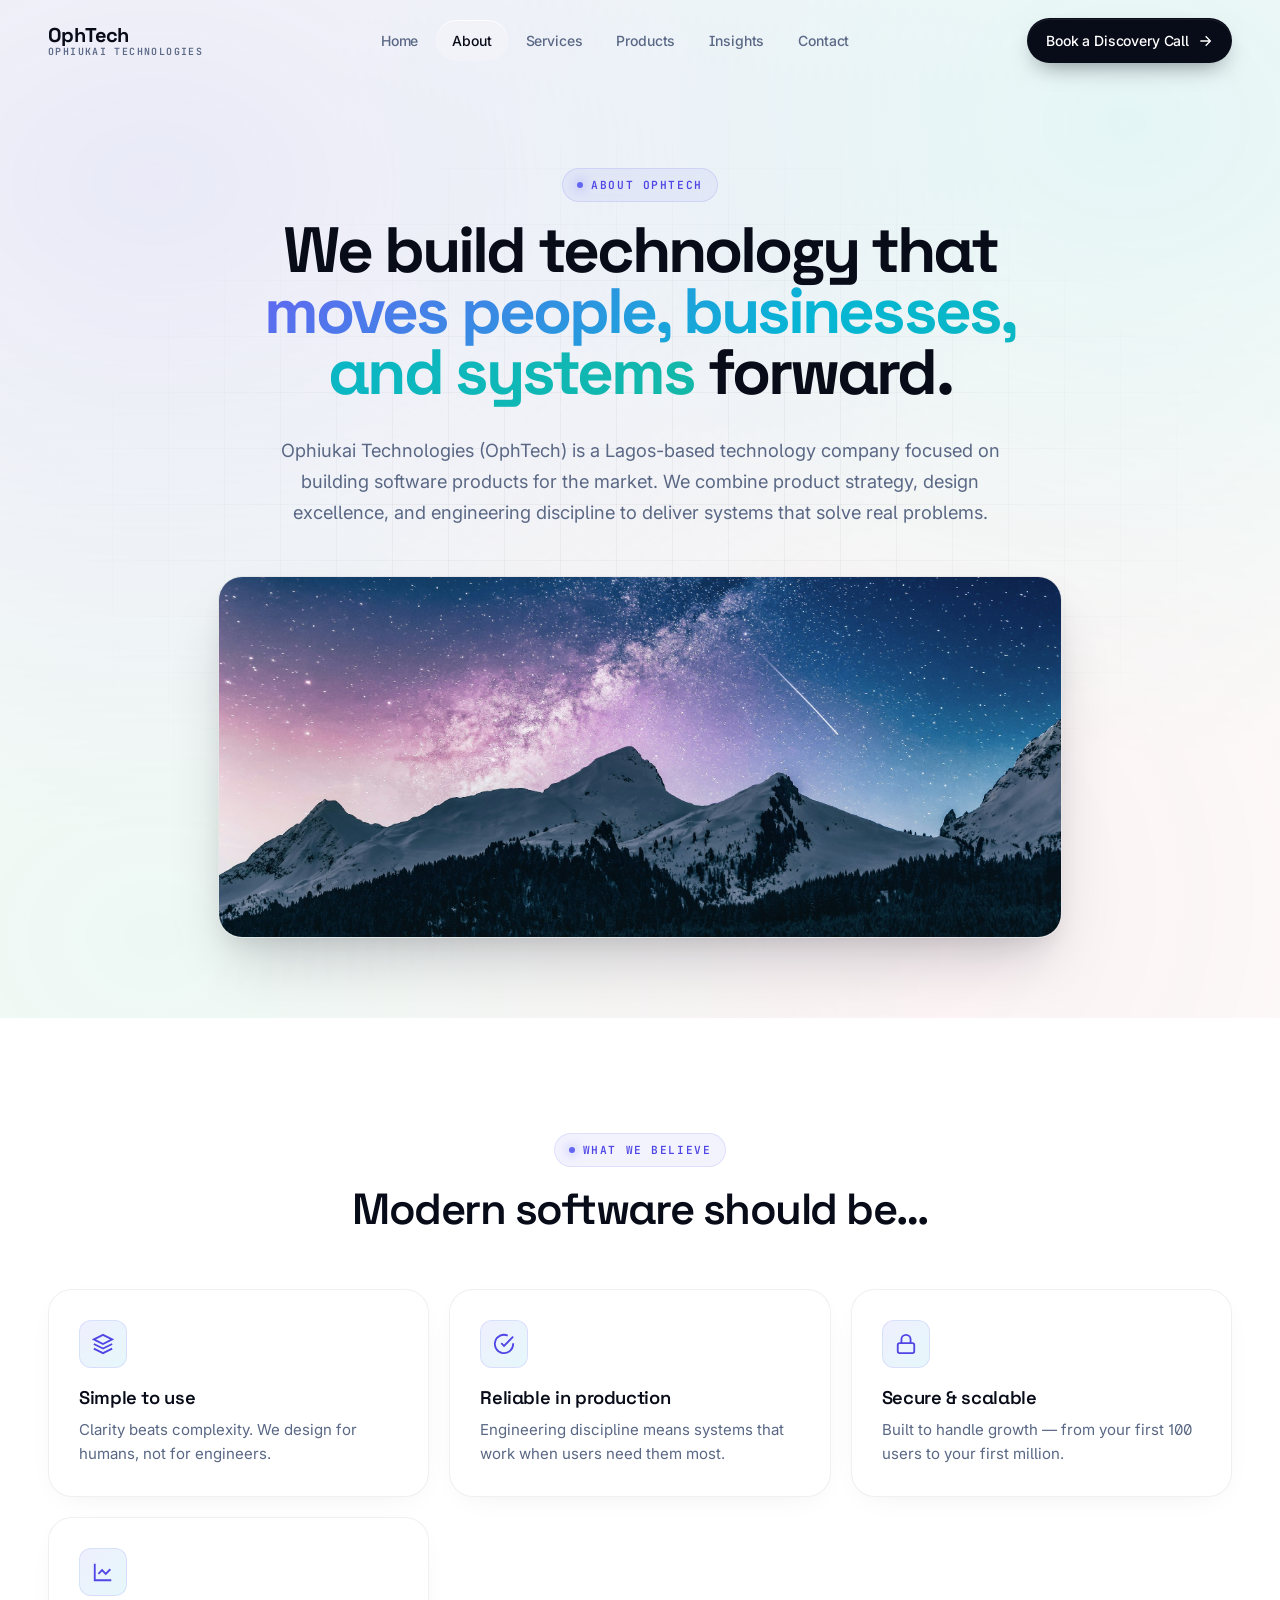
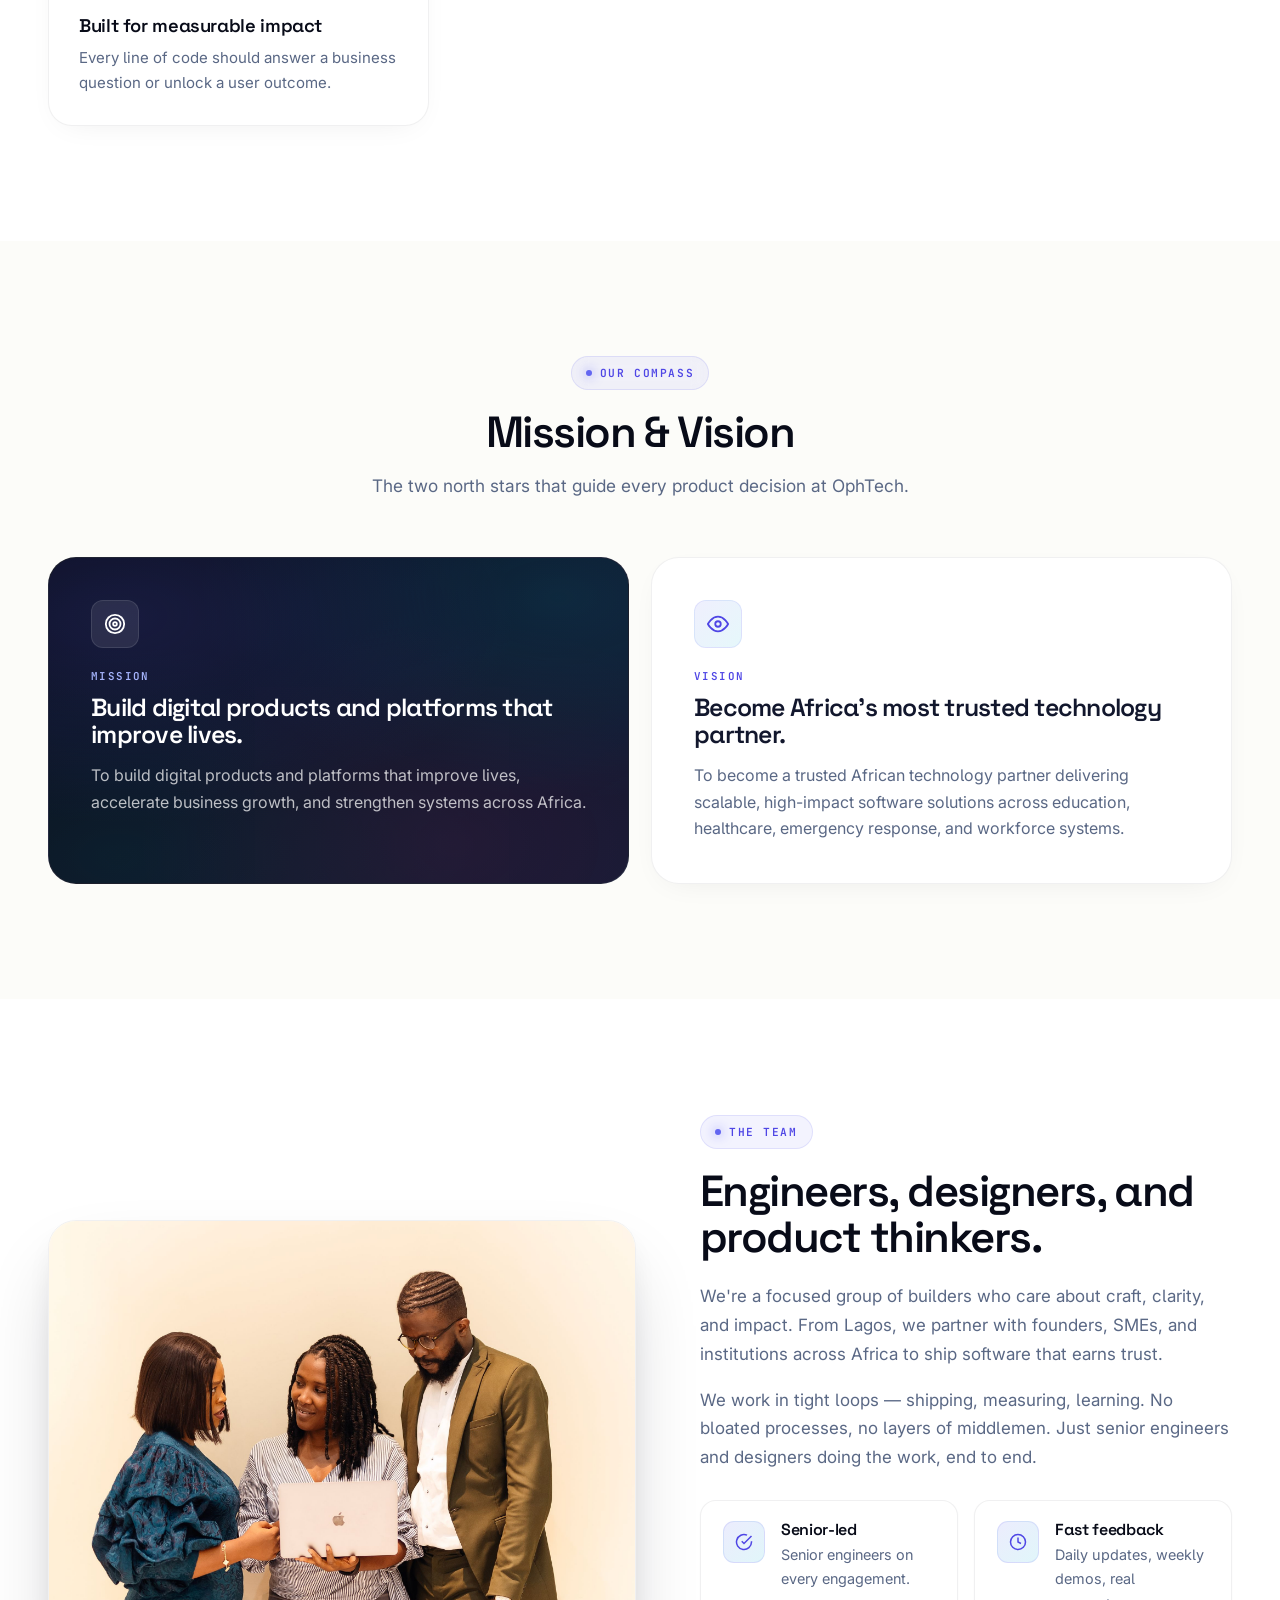
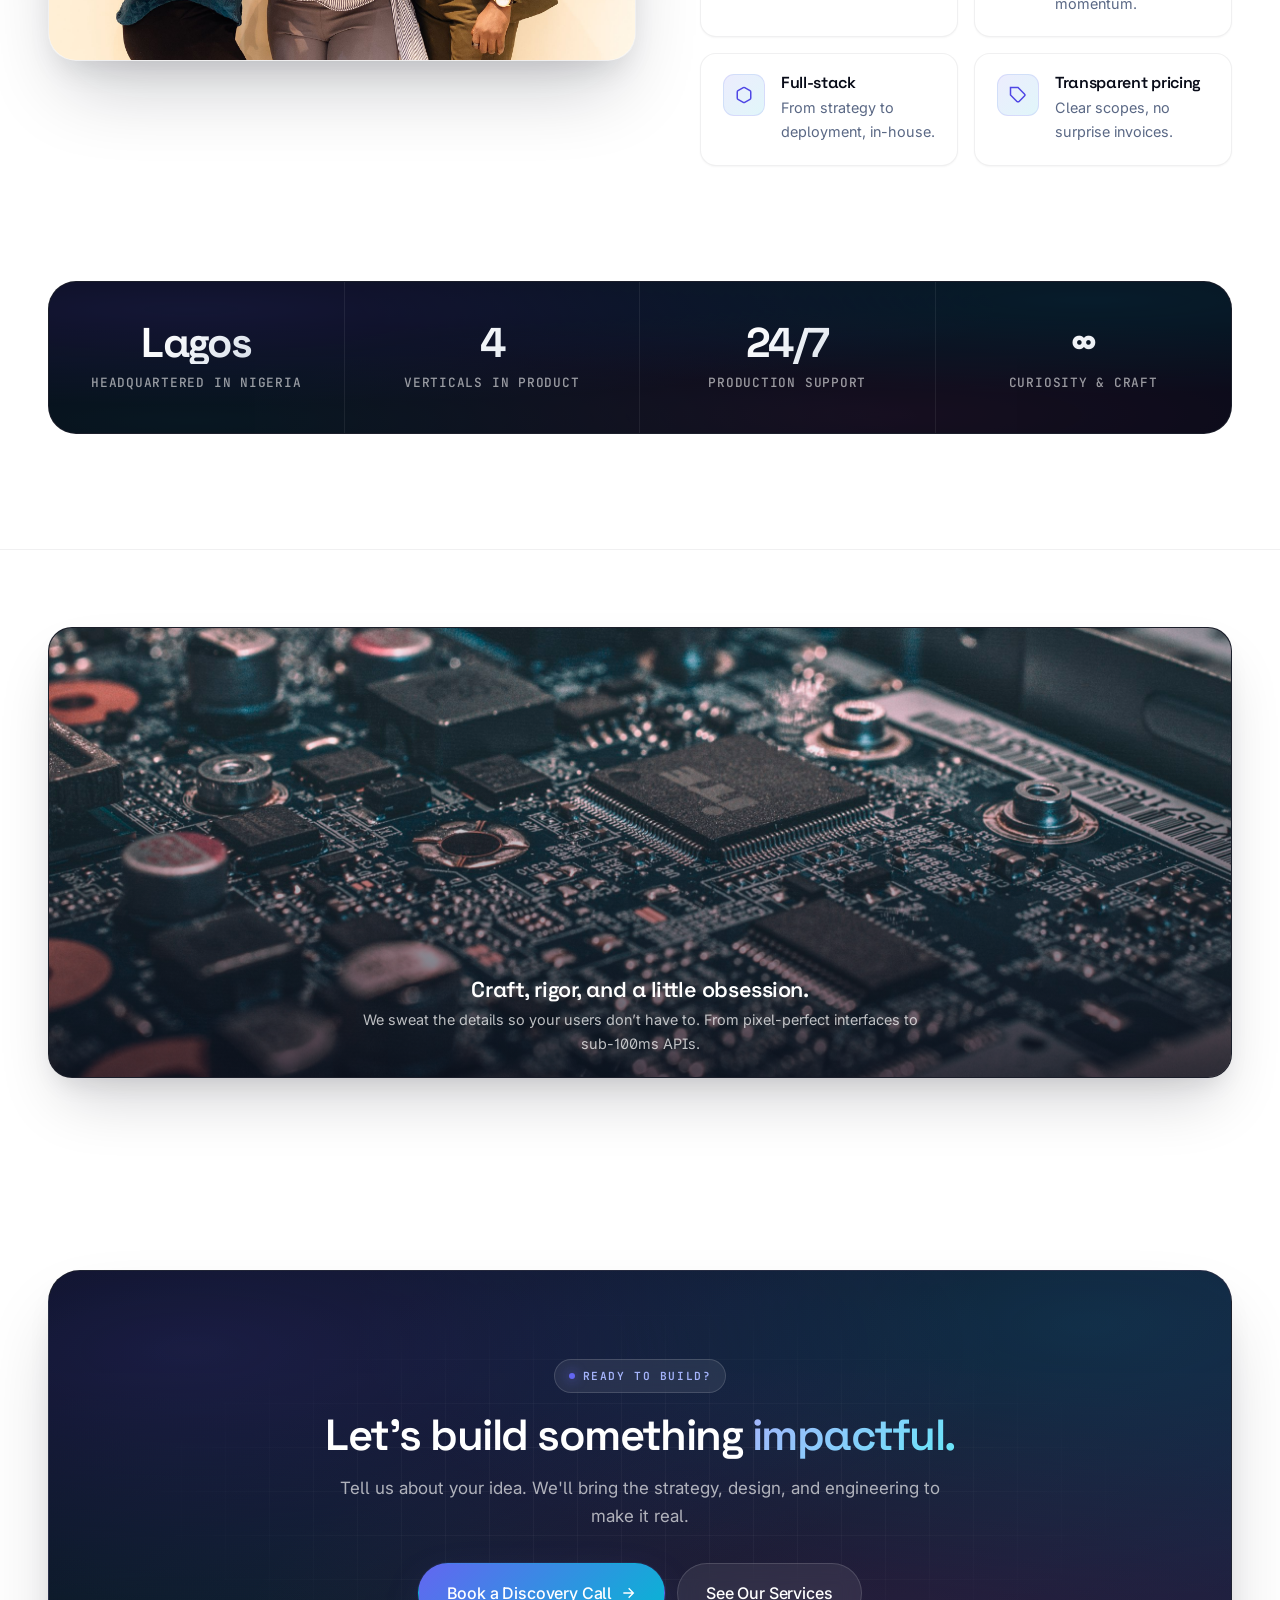
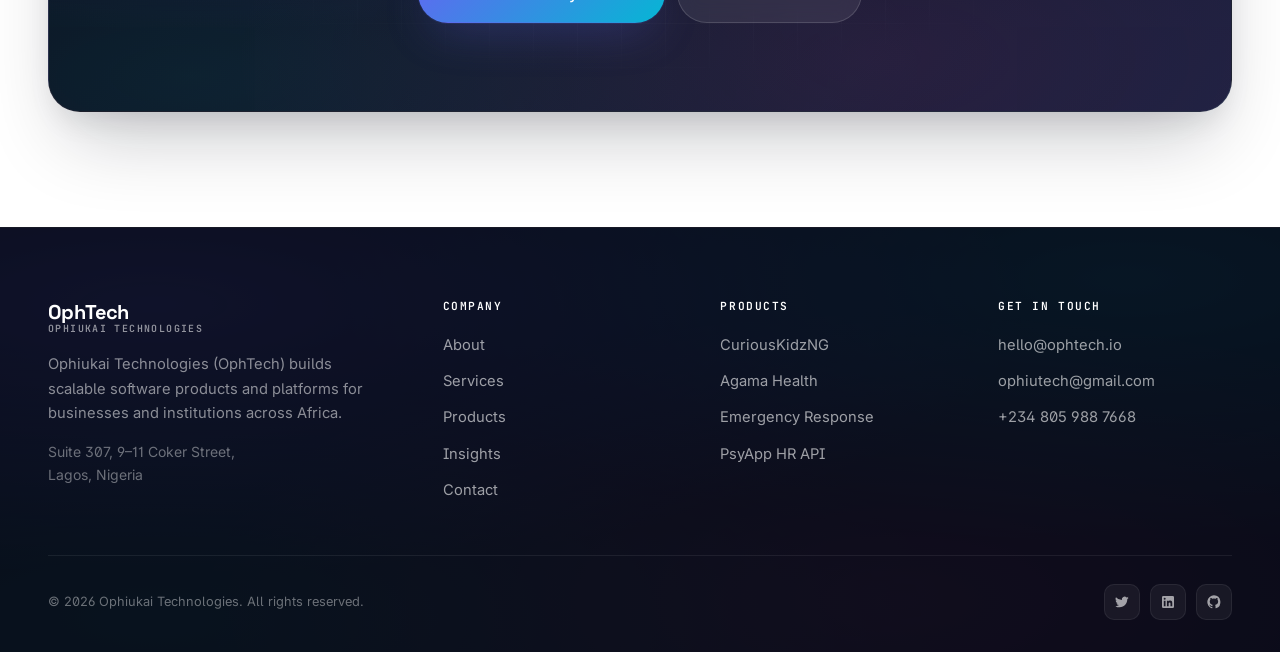
==== commit cb9b20bd: "Premium v2: exact spiral replica, African 4K teams, luxury editorial system, text-only brand" ====
--- a/about.html
+++ b/about.html
@@ -7,19 +7,14 @@
 <meta name="description" content="Learn about Ophiukai Technologies (OphTech)—a Lagos-based tech company building market-ready software products across education, healthcare, emergency response, and HR systems." />
 <link rel="preconnect" href="https://fonts.googleapis.com" />
 <link rel="preconnect" href="https://fonts.gstatic.com" crossorigin />
-<link href="https://fonts.googleapis.com/css2?family=Inter:wght@400;500;600;700&family=Space+Grotesk:wght@500;600;700&family=JetBrains+Mono:wght@400;500&display=swap" rel="stylesheet" />
+<link href="https://fonts.googleapis.com/css2?family=Inter:wght@400;500;600;700&family=Space+Grotesk:wght@500;600;700&family=JetBrains+Mono:wght@400;500&family=Fraunces:opsz,wght@9..144,500;9..144,600&display=swap" rel="stylesheet" />
 <link rel="stylesheet" href="styles.css" />
-<link rel="icon" href="data:image/svg+xml,%3Csvg xmlns='http://www.w3.org/2000/svg' viewBox='0 0 32 32'%3E%3Cdefs%3E%3ClinearGradient id='g' x1='0' y1='0' x2='1' y2='1'%3E%3Cstop offset='0' stop-color='%236366F1'/%3E%3Cstop offset='1' stop-color='%2306B6D4'/%3E%3C/linearGradient%3E%3C/defs%3E%3Crect width='32' height='32' rx='8' fill='url(%23g)'/%3E%3Cpath d='M9 22V10h2.4l5.2 7.4V10H19v12h-2.4l-5.2-7.4V22z' fill='%23fff'/%3E%3C/svg%3E" />
 </head>
 <body>
 
-<!-- Navigation -->
 <div class="nav-wrapper" id="navWrapper">
   <div class="container nav">
-    <a href="index.html" class="brand">
-      <span class="brand-mark"><svg viewBox="0 0 32 32" fill="none"><path d="M9 22V10h2.4l5.2 7.4V10H19v12h-2.4l-5.2-7.4V22z" fill="currentColor"/></svg></span>
-      <span class="brand-name"><strong>OphTech</strong><span class="nm">Ophiukai</span></span>
-    </a>
+    <a href="index.html" class="brand"><span class="brand-text"><strong>OphTech</strong><span class="sub">Ophiukai Technologies</span></span></a>
     <ul class="nav-links">
       <li><a href="index.html">Home</a></li>
       <li><a href="about.html" class="active">About</a></li>
@@ -38,9 +33,7 @@
 <div class="mobile-menu" id="mobileMenu">
   <div class="mobile-menu-head">
     <a href="index.html" class="brand">
-      <span class="brand-mark"><svg viewBox="0 0 32 32" fill="none"><path d="M9 22V10h2.4l5.2 7.4V10H19v12h-2.4l-5.2-7.4V22z" fill="currentColor"/></svg></span>
-      <span class="brand-name"><strong>OphTech</strong></span>
-    </a>
+      <span class="brand-text"><strong>OphTech</strong><span class="sub" style="font-size:0.55rem">Ophiukai</span></span></a>
     <button class="mobile-menu-close" id="mobileClose" aria-label="Close menu">
       <svg width="18" height="18" viewBox="0 0 24 24" fill="none" stroke="currentColor" stroke-width="2"><path d="M18 6L6 18M6 6l12 12"/></svg>
     </button>
@@ -60,8 +53,11 @@
 <section class="page-hero">
   <div class="container page-hero-inner reveal">
     <span class="eyebrow"><span class="dot"></span> About OphTech</span>
-    <h1>We build technology that <span style="background:var(--gradient-text);-webkit-background-clip:text;background-clip:text;color:transparent;">moves people, businesses, and systems</span> forward.</h1>
+    <h1>We build technology that <span class="text-gradient">moves people, businesses, and systems</span> forward.</h1>
     <p>Ophiukai Technologies (OphTech) is a Lagos-based technology company focused on building software products for the market. We combine product strategy, design excellence, and engineering discipline to deliver systems that solve real problems.</p>
+    <div class="page-hero-media reveal">
+      <img src="assets/img/lagos-skyline.jpg" alt="Lagos skyline — OphTech is headquartered in Lagos, Nigeria" loading="eager" width="1400" height="600" />
+    </div>
   </div>
 </section>
 
@@ -86,7 +82,7 @@
       <div class="feature-card">
         <div class="ico"><svg viewBox="0 0 24 24" fill="none" stroke="currentColor" stroke-width="2"><rect x="3" y="11" width="18" height="11" rx="2"/><path d="M7 11V7a5 5 0 0110 0v4"/></svg></div>
         <h3>Secure &amp; scalable</h3>
-        <p>Built to handle growth—from your first 100 users to your first million.</p>
+        <p>Built to handle growth — from your first 100 users to your first million.</p>
       </div>
       <div class="feature-card">
         <div class="ico"><svg viewBox="0 0 24 24" fill="none" stroke="currentColor" stroke-width="2"><path d="M3 3v18h18"/><path d="M7 14l4-4 4 4 5-5"/></svg></div>
@@ -98,7 +94,7 @@
 </section>
 
 <!-- MISSION / VISION -->
-<section class="section" style="background:var(--canvas);">
+<section class="section" style="background:var(--cream);">
   <div class="container">
     <div class="section-title reveal">
       <span class="eyebrow"><span class="dot"></span> Our compass</span>
@@ -108,13 +104,13 @@
     <div class="mv-grid reveal-stagger">
       <div class="mv-card mission">
         <div class="ico"><svg viewBox="0 0 24 24" fill="none" stroke="currentColor" stroke-width="2"><circle cx="12" cy="12" r="10"/><circle cx="12" cy="12" r="6"/><circle cx="12" cy="12" r="2"/></svg></div>
-        <span style="font-family:var(--font-mono);font-size:0.7rem;letter-spacing:0.12em;text-transform:uppercase;color:#A5B4FC;display:block;margin-bottom:6px;">Mission</span>
+        <span style="font-family:var(--font-mono);font-size:0.68rem;letter-spacing:0.13em;text-transform:uppercase;color:#A5B4FC;display:block;margin-bottom:8px;font-weight:600;">Mission</span>
         <h3>Build digital products and platforms that improve lives.</h3>
         <p>To build digital products and platforms that improve lives, accelerate business growth, and strengthen systems across Africa.</p>
       </div>
       <div class="mv-card vision">
         <div class="ico"><svg viewBox="0 0 24 24" fill="none" stroke="currentColor" stroke-width="2"><path d="M1 12s4-8 11-8 11 8 11 8-4 8-11 8-11-8-11-8z"/><circle cx="12" cy="12" r="3"/></svg></div>
-        <span style="font-family:var(--font-mono);font-size:0.7rem;letter-spacing:0.12em;text-transform:uppercase;color:var(--brand-600);display:block;margin-bottom:6px;">Vision</span>
+        <span style="font-family:var(--font-mono);font-size:0.68rem;letter-spacing:0.13em;text-transform:uppercase;color:var(--brand-600);display:block;margin-bottom:8px;font-weight:600;">Vision</span>
         <h3>Become Africa's most trusted technology partner.</h3>
         <p>To become a trusted African technology partner delivering scalable, high-impact software solutions across education, healthcare, emergency response, and workforce systems.</p>
       </div>
@@ -122,18 +118,19 @@
   </div>
 </section>
 
-<!-- STORY / DETAIL -->
+<!-- STORY / DETAIL — split with image -->
 <section class="section">
   <div class="container">
-    <div class="contact-grid reveal">
+    <div class="split-media reveal">
+      <div class="split-media-img">
+        <img src="assets/img/african/african-team-lagos-2.jpg" alt="OphTech team collaborating in Lagos office" loading="lazy" />
+      </div>
       <div>
         <span class="eyebrow"><span class="dot"></span> The team</span>
         <h2>Engineers, designers, and product thinkers.</h2>
-      </div>
-      <div>
-        <p style="font-size:1.0625rem;">We're a focused group of builders who care about craft, clarity, and impact. From Lagos, we partner with founders, SMEs, and institutions across Africa to ship software that earns trust.</p>
-        <p style="font-size:1.0625rem;">We work in tight loops—shipping, measuring, learning. No bloated processes, no layers of middlemen. Just senior engineers and designers doing the work, end to end.</p>
-        <div class="values-grid" style="margin-top:24px;">
+        <p style="font-size:1.06rem; margin-top:16px;">We're a focused group of builders who care about craft, clarity, and impact. From Lagos, we partner with founders, SMEs, and institutions across Africa to ship software that earns trust.</p>
+        <p style="font-size:1.06rem;">We work in tight loops — shipping, measuring, learning. No bloated processes, no layers of middlemen. Just senior engineers and designers doing the work, end to end.</p>
+        <div class="values-grid" style="margin-top:28px;">
           <div class="value-item">
             <div class="vico"><svg viewBox="0 0 24 24" fill="none" stroke="currentColor" stroke-width="2"><path d="M22 11.08V12a10 10 0 11-5.93-9.14"/><path d="M22 4L12 14.01l-3-3"/></svg></div>
             <div><h4>Senior-led</h4><p>Senior engineers on every engagement.</p></div>
@@ -168,11 +165,25 @@
   </div>
 </section>
 
+<!-- Artisan imagery -->
+<section class="section-tight" style="background:#fff; border-top:1px solid rgba(8,11,24,0.06);">
+  <div class="container reveal">
+    <div class="media-card" style="aspect-ratio: 21/8;">
+      <img src="assets/img/abstract-mesh.jpg" alt="Abstract technology mesh — OphTech systems architecture" loading="lazy" />
+      <div class="media-card-overlay"></div>
+      <div class="media-card-caption" style="text-align:center; left:50%; transform:translateX(-50%); max-width:640px;">
+        <h4 style="color:#fff; font-size:1.35rem;">Craft, rigor, and a little obsession.</h4>
+        <p style="color:rgba(255,255,255,0.72)">We sweat the details so your users don’t have to. From pixel-perfect interfaces to sub-100ms APIs.</p>
+      </div>
+    </div>
+  </div>
+</section>
+
 <!-- CTA -->
 <section class="section">
   <div class="container">
     <div class="cta-section reveal">
-      <span class="eyebrow" style="background:rgba(255,255,255,0.08);border-color:rgba(255,255,255,0.15);color:#A5B4FC;"><span class="dot"></span> Ready to build?</span>
+      <span class="eyebrow" style="background:rgba(255,255,255,0.08);border-color:rgba(255,255,255,0.14);color:#A5B4FC;"><span class="dot"></span> Ready to build?</span>
       <h2>Let's build something <span style="background:linear-gradient(135deg,#A5B4FC,#67E8F9);-webkit-background-clip:text;background-clip:text;color:transparent;">impactful.</span></h2>
       <p>Tell us about your idea. We'll bring the strategy, design, and engineering to make it real.</p>
       <div class="ctas">
@@ -183,15 +194,11 @@
   </div>
 </section>
 
-<!-- FOOTER -->
 <footer class="footer">
   <div class="container">
     <div class="footer-grid">
       <div class="footer-about">
-        <a href="index.html" class="brand">
-          <span class="brand-mark"><svg viewBox="0 0 32 32" fill="none"><path d="M9 22V10h2.4l5.2 7.4V10H19v12h-2.4l-5.2-7.4V22z" fill="currentColor"/></svg></span>
-          <span class="brand-name"><strong>OphTech</strong></span>
-        </a>
+        <a href="index.html" class="brand"><span class="brand-text"><strong>OphTech</strong><span class="sub">Ophiukai Technologies</span></span></a>
         <p style="margin-top:18px;">Ophiukai Technologies (OphTech) builds scalable software products and platforms for businesses and institutions across Africa.</p>
         <p style="font-size:0.875rem;color:rgba(255,255,255,0.4);">Suite 307, 9–11 Coker Street,<br/>Lagos, Nigeria</p>
       </div>
--- a/styles.css
+++ b/styles.css
@@ -1,26 +1,28 @@
 /* =========================================================
-   OPHTECH — Premium Design System
-   Ophiukai Technologies
+   OPHTECH — Premium Design System v2
+   Ophiukai Technologies — Luxury Editorial × Tech
+   Crafted for 4K, glass, grain, and quiet luxury
    ========================================================= */
 
 :root {
-  /* Brand palette */
-  --ink-900: #070A18;
-  --ink-900-soft: #0A0F22;
-  --ink-800: #0E1428;
-  --ink-700: #161D35;
-  --ink-600: #1F2942;
-  --ink-500: #2A3454;
-  --ink-400: #475569;
-  --ink-300: #94A3B8;
-  --ink-200: #CBD5E1;
-  --ink-100: #E2E8F0;
-  --ink-50:  #F1F5F9;
+  /* Ink — richer, warmer black */
+  --ink-900: #080B18;
+  --ink-900-soft: #0B0F24;
+  --ink-800: #12172D;
+  --ink-700: #1A2140;
+  --ink-600: #232E52;
+  --ink-500: #2E3A5E;
+  --ink-400: #5A6885;
+  --ink-300: #8E9DB8;
+  --ink-200: #C5D0E0;
+  --ink-100: #E6EAF2;
+  --ink-50:  #F1F3F8;
   --paper:   #FFFFFF;
   --canvas:  #F7F8FB;
+  --cream:   #FCFCF9;
   --tint:    #F4F1FF;
 
-  /* Accent */
+  /* Accent — refined indigo / cyan with gold highlight */
   --brand-500: #6366F1;
   --brand-600: #4F46E5;
   --brand-700: #4338CA;
@@ -28,22 +30,28 @@
   --cyan-600:  #0891B2;
   --teal-500:  #14B8A6;
   --amber-500: #F59E0B;
+  --gold-500:  #C9A86A;
+  --gold-600:  #B89455;
   --pink-500:  #EC4899;
   --green-500: #10B981;
 
   --gradient-brand: linear-gradient(135deg, #6366F1 0%, #06B6D4 100%);
-  --gradient-mesh: radial-gradient(at 12% 18%, rgba(99,102,241,0.35) 0px, transparent 50%),
-                   radial-gradient(at 88% 12%, rgba(6,182,212,0.30) 0px, transparent 50%),
-                   radial-gradient(at 70% 88%, rgba(236,72,153,0.18) 0px, transparent 50%),
-                   radial-gradient(at 12% 92%, rgba(20,184,166,0.20) 0px, transparent 50%);
+  --gradient-gold: linear-gradient(135deg, #C9A86A 0%, #E8C999 100%);
+  --gradient-mesh: radial-gradient(at 12% 18%, rgba(99,102,241,0.30) 0px, transparent 55%),
+                   radial-gradient(at 88% 12%, rgba(6,182,212,0.24) 0px, transparent 50%),
+                   radial-gradient(at 70% 88%, rgba(236,72,153,0.14) 0px, transparent 55%),
+                   radial-gradient(at 12% 92%, rgba(20,184,166,0.16) 0px, transparent 50%);
   --gradient-text: linear-gradient(135deg, #6366F1 0%, #06B6D4 50%, #14B8A6 100%);
-
-  /* Shadows */
-  --shadow-xs: 0 1px 2px rgba(15, 23, 42, 0.04);
-  --shadow-sm: 0 1px 3px rgba(15, 23, 42, 0.06), 0 1px 2px rgba(15, 23, 42, 0.04);
-  --shadow-md: 0 8px 24px -8px rgba(15, 23, 42, 0.10), 0 2px 4px rgba(15, 23, 42, 0.04);
-  --shadow-lg: 0 24px 48px -16px rgba(15, 23, 42, 0.18), 0 8px 16px -8px rgba(15, 23, 42, 0.08);
-  --shadow-glow: 0 0 0 1px rgba(99, 102, 241, 0.10), 0 12px 40px -8px rgba(99, 102, 241, 0.30);
+  --gradient-ink: linear-gradient(135deg, #080B18 0%, #1A2140 100%);
+
+  /* Shadows — softer, more diffused, luxury */
+  --shadow-xs: 0 1px 2px rgba(8, 11, 24, 0.04);
+  --shadow-sm: 0 1px 3px rgba(8, 11, 24, 0.06), 0 1px 2px rgba(8, 11, 24, 0.04);
+  --shadow-md: 0 8px 32px -12px rgba(8, 11, 24, 0.12), 0 2px 8px rgba(8, 11, 24, 0.06);
+  --shadow-lg: 0 32px 64px -16px rgba(8, 11, 24, 0.20), 0 12px 24px -8px rgba(8, 11, 24, 0.10);
+  --shadow-xl: 0 40px 80px -20px rgba(8, 11, 24, 0.24), 0 16px 32px -12px rgba(8, 11, 24, 0.12);
+  --shadow-glow: 0 0 0 1px rgba(99, 102, 241, 0.10), 0 16px 48px -12px rgba(99, 102, 241, 0.32);
+  --shadow-card: 0 1px 0 rgba(255,255,255,0.8) inset, 0 8px 32px -16px rgba(8,11,24,0.10);
 
   /* Radius */
   --r-sm: 8px;
@@ -53,19 +61,21 @@
   --r-2xl: 32px;
   --r-full: 999px;
 
-  /* Type */
+  /* Type — editorial luxury */
   --font-display: 'Space Grotesk', 'Inter', system-ui, -apple-system, sans-serif;
   --font-body: 'Inter', system-ui, -apple-system, BlinkMacSystemFont, 'Segoe UI', Roboto, sans-serif;
   --font-mono: 'JetBrains Mono', ui-monospace, SFMono-Regular, Menlo, monospace;
+  --font-serif: 'Fraunces', 'Cormorant Garamond', Georgia, serif;
 
   /* Layout */
-  --container: 1200px;
-  --container-wide: 1320px;
-  --gutter: 24px;
+  --container: 1240px;
+  --container-wide: 1360px;
+  --gutter: 28px;
 
   /* Motion */
   --ease: cubic-bezier(0.16, 1, 0.3, 1);
   --ease-in: cubic-bezier(0.4, 0, 1, 1);
+  --ease-out: cubic-bezier(0.22, 1, 0.36, 1);
 }
 
 * { box-sizing: border-box; }
@@ -76,12 +86,13 @@
   margin: 0;
   font-family: var(--font-body);
   font-size: 16px;
-  line-height: 1.6;
+  line-height: 1.65;
   color: var(--ink-800);
   background: var(--paper);
   -webkit-font-smoothing: antialiased;
   -moz-osx-font-smoothing: grayscale;
   text-rendering: optimizeLegibility;
+  font-feature-settings: "ss01" 1, "ss02" 1, "cv01" 1;
 }
 
 img, svg, video { display: block; max-width: 100%; }
@@ -92,95 +103,104 @@
   font-family: var(--font-display);
   font-weight: 600;
   letter-spacing: -0.02em;
-  line-height: 1.15;
+  line-height: 1.1;
   margin: 0 0 0.5em;
   color: var(--ink-900);
 }
-h1 { font-size: clamp(2.4rem, 4.6vw, 4rem); letter-spacing: -0.035em; line-height: 1.05; font-weight: 600; }
-h2 { font-size: clamp(1.9rem, 3.2vw, 2.6rem); letter-spacing: -0.03em; }
-h3 { font-size: clamp(1.25rem, 1.6vw, 1.45rem); }
+h1 { font-size: clamp(2.6rem, 5vw, 4.25rem); letter-spacing: -0.045em; line-height: 0.95; font-weight: 700; }
+h2 { font-size: clamp(2rem, 3.4vw, 2.75rem); letter-spacing: -0.035em; line-height: 1.05; }
+h3 { font-size: clamp(1.25rem, 1.6vw, 1.45rem); letter-spacing: -0.02em; }
 h4 { font-size: 1.125rem; }
-p  { margin: 0 0 1em; color: var(--ink-400); }
-
-::selection { background: rgba(99, 102, 241, 0.2); color: var(--ink-900); }
+p  { margin: 0 0 1em; color: var(--ink-400); line-height: 1.7; }
+
+::selection { background: rgba(99, 102, 241, 0.18); color: var(--ink-900); }
 
 /* Layout helpers */
 .container { max-width: var(--container); margin: 0 auto; padding: 0 var(--gutter); }
 .container-wide { max-width: var(--container-wide); margin: 0 auto; padding: 0 var(--gutter); }
-.section { padding: clamp(64px, 9vw, 120px) 0; position: relative; }
+.section { padding: clamp(72px, 9vw, 128px) 0; position: relative; }
 .section-tight { padding: clamp(48px, 6vw, 80px) 0; }
+.section-cream { background: var(--cream); }
 .eyebrow {
   display: inline-flex;
   align-items: center;
   gap: 8px;
   font-family: var(--font-mono);
-  font-size: 0.75rem;
-  font-weight: 500;
-  letter-spacing: 0.12em;
+  font-size: 0.70rem;
+  font-weight: 600;
+  letter-spacing: 0.14em;
   text-transform: uppercase;
   color: var(--brand-600);
   background: rgba(99, 102, 241, 0.08);
-  padding: 6px 12px;
+  padding: 7px 14px;
   border-radius: var(--r-full);
-  border: 1px solid rgba(99, 102, 241, 0.15);
-  margin-bottom: 18px;
+  border: 1px solid rgba(99, 102, 241, 0.14);
+  margin-bottom: 20px;
+  backdrop-filter: blur(8px);
 }
 .eyebrow .dot { width: 6px; height: 6px; border-radius: 50%; background: var(--brand-500); box-shadow: 0 0 12px var(--brand-500); }
+.eyebrow.gold { background: rgba(201,168,106,0.10); border-color: rgba(201,168,106,0.22); color: var(--gold-600); }
+.eyebrow.gold .dot { background: var(--gold-500); box-shadow: 0 0 10px var(--gold-500); }
 
 .section-title { max-width: 760px; margin: 0 auto 56px; text-align: center; }
-.section-title h2 { margin-bottom: 14px; }
-.section-title p { font-size: 1.0625rem; color: var(--ink-400); }
+.section-title h2 { margin-bottom: 16px; }
+.section-title p { font-size: 1.08rem; color: var(--ink-400); line-height: 1.65; }
 .section-title.left { margin: 0 0 48px; text-align: left; }
-
-/* Buttons */
+.section-title.left p { max-width: 560px; }
+
+/* Buttons — quiet luxury */
 .btn {
   display: inline-flex;
   align-items: center;
   justify-content: center;
   gap: 8px;
-  padding: 14px 22px;
+  padding: 14px 24px;
   border-radius: var(--r-full);
   font-family: var(--font-body);
   font-size: 0.9375rem;
   font-weight: 500;
   letter-spacing: -0.01em;
-  transition: all 0.25s var(--ease);
+  transition: all 0.28s var(--ease);
   cursor: pointer;
   white-space: nowrap;
   border: 1px solid transparent;
-}
-.btn svg { width: 16px; height: 16px; }
+  position: relative;
+  overflow: hidden;
+}
+.btn svg { width: 16px; height: 16px; transition: transform 0.28s var(--ease); }
+.btn:hover svg { transform: translateX(2px); }
 .btn-primary {
   background: var(--ink-900);
   color: var(--paper);
-  box-shadow: 0 1px 0 rgba(255,255,255,0.1) inset, 0 8px 20px -8px rgba(7, 10, 24, 0.5);
-}
-.btn-primary:hover { background: #000; transform: translateY(-1px); box-shadow: 0 12px 28px -8px rgba(7, 10, 24, 0.55); }
+  box-shadow: 0 1px 0 rgba(255,255,255,0.08) inset, 0 10px 24px -10px rgba(8, 11, 24, 0.55);
+}
+.btn-primary:hover { background: #000; transform: translateY(-1px); box-shadow: 0 14px 32px -12px rgba(8, 11, 24, 0.60); }
 
 .btn-brand {
   background: var(--gradient-brand);
   color: #fff;
   box-shadow: var(--shadow-glow);
 }
-.btn-brand:hover { transform: translateY(-1px); box-shadow: 0 0 0 1px rgba(99, 102, 241, 0.20), 0 16px 48px -8px rgba(99, 102, 241, 0.50); }
+.btn-brand:hover { transform: translateY(-1px); box-shadow: 0 0 0 1px rgba(99, 102, 241, 0.20), 0 18px 48px -10px rgba(99, 102, 241, 0.52); }
 
 .btn-ghost {
-  background: transparent;
+  background: rgba(255,255,255,0.9);
   color: var(--ink-900);
   border: 1px solid var(--ink-100);
-}
-.btn-ghost:hover { background: var(--ink-50); border-color: var(--ink-200); transform: translateY(-1px); }
+  box-shadow: var(--shadow-xs);
+}
+.btn-ghost:hover { background: #fff; border-color: var(--ink-200); transform: translateY(-1px); box-shadow: var(--shadow-md); }
 
 .btn-light {
   background: rgba(255,255,255,0.08);
   color: #fff;
   border: 1px solid rgba(255,255,255,0.14);
-  backdrop-filter: blur(8px);
+  backdrop-filter: blur(10px);
 }
 .btn-light:hover { background: rgba(255,255,255,0.14); transform: translateY(-1px); }
 
-.btn-sm { padding: 10px 16px; font-size: 0.875rem; }
-.btn-lg { padding: 16px 26px; font-size: 1rem; }
+.btn-sm { padding: 10px 18px; font-size: 0.875rem; }
+.btn-lg { padding: 16px 28px; font-size: 1rem; }
 
 .link-arrow {
   display: inline-flex;
@@ -189,27 +209,32 @@
   color: var(--brand-600);
   font-weight: 500;
   font-size: 0.9375rem;
-  transition: gap 0.2s var(--ease);
-}
-.link-arrow:hover { gap: 10px; }
+  transition: gap 0.22s var(--ease), color 0.22s;
+}
+.link-arrow:hover { gap: 10px; color: var(--brand-700); }
 .link-arrow svg { width: 14px; height: 14px; }
 
+/* Premium hairline divider */
+.hairline { height: 1px; background: linear-gradient(90deg, transparent, var(--ink-100), transparent); margin: 0; border: none; }
+
 /* =========================================================
-   NAVIGATION
+   NAVIGATION — luxury, airy, editorial
    ========================================================= */
 .nav-wrapper {
   position: fixed;
   top: 0; left: 0; right: 0;
   z-index: 100;
-  padding: 16px 0;
-  transition: all 0.3s var(--ease);
+  padding: 18px 0;
+  transition: all 0.36s var(--ease);
+  border-bottom: 1px solid transparent;
 }
 .nav-wrapper.scrolled {
-  background: rgba(255, 255, 255, 0.85);
-  backdrop-filter: saturate(180%) blur(20px);
-  -webkit-backdrop-filter: saturate(180%) blur(20px);
-  border-bottom: 1px solid var(--ink-100);
-  padding: 10px 0;
+  background: rgba(255, 255, 255, 0.88);
+  backdrop-filter: saturate(180%) blur(18px);
+  -webkit-backdrop-filter: saturate(180%) blur(18px);
+  border-bottom: 1px solid rgba(8, 11, 24, 0.06);
+  padding: 12px 0;
+  box-shadow: 0 1px 0 rgba(255,255,255,0.8) inset, 0 8px 32px -16px rgba(8,11,24,0.08);
 }
 .nav {
   display: flex;
@@ -220,109 +245,117 @@
 .brand {
   display: inline-flex;
   align-items: center;
+  gap: 12px;
+  font-family: var(--font-display);
+  font-weight: 700;
+  color: var(--ink-900);
+  letter-spacing: -0.03em;
+}
+.brand-logo-img {
+  height: 42px;
+  width: auto;
+  object-fit: contain;
+  display: block;
+}
+.brand-fallback {
+  display: inline-flex;
+  align-items: center;
   gap: 10px;
-  font-family: var(--font-display);
-  font-weight: 600;
-  font-size: 1.0625rem;
-  color: var(--ink-900);
-  letter-spacing: -0.02em;
 }
 .brand-mark {
-  width: 32px; height: 32px;
-  border-radius: 8px;
+  width: 36px; height: 36px;
+  border-radius: 10px;
   background: var(--gradient-brand);
   display: grid; place-items: center;
   color: #fff;
   position: relative;
-  box-shadow: 0 6px 18px -4px rgba(99, 102, 241, 0.5);
-}
-.brand-mark::after {
-  content: '';
-  position: absolute; inset: 0;
-  border-radius: inherit;
-  background: linear-gradient(135deg, transparent 40%, rgba(255,255,255,0.35));
-}
+  box-shadow: 0 8px 20px -6px rgba(99, 102, 241, 0.5);
+  overflow: hidden;
+}
+.brand-mark img { width: 100%; height: 100%; object-fit: cover; }
 .brand-mark svg { width: 18px; height: 18px; }
-.brand-name { display: flex; align-items: baseline; gap: 4px; }
-.brand-name strong { font-weight: 600; }
-.brand-name .nm { font-size: 0.7rem; color: var(--ink-300); font-family: var(--font-mono); font-weight: 400; margin-left: 6px; }
+.brand-name { display: flex; align-items: baseline; gap: 6px; font-size: 1.15rem; }
+.brand-name strong { font-weight: 700; letter-spacing: -0.04em; }
+.brand-name .nm { font-size: 0.68rem; color: var(--ink-300); font-family: var(--font-mono); font-weight: 500; letter-spacing: 0.14em; text-transform: uppercase; margin-left: 2px; }
 
 .nav-links {
   display: flex;
   align-items: center;
-  gap: 6px;
+  gap: 2px;
   list-style: none;
   margin: 0; padding: 0;
 }
 .nav-links a {
   display: inline-block;
-  padding: 8px 14px;
-  font-size: 0.9rem;
+  padding: 9px 16px;
+  font-size: 0.875rem;
   font-weight: 500;
   color: var(--ink-400);
   border-radius: var(--r-full);
-  transition: all 0.2s var(--ease);
+  transition: all 0.22s var(--ease);
+  letter-spacing: -0.01em;
 }
 .nav-links a:hover { color: var(--ink-900); background: var(--ink-50); }
-.nav-links a.active { color: var(--ink-900); background: var(--ink-50); }
+.nav-links a.active { color: var(--ink-900); background: var(--ink-50); box-shadow: 0 1px 0 rgba(255,255,255,0.8) inset; }
 
 .nav-cta { display: flex; align-items: center; gap: 12px; }
 
 .nav-toggle {
   display: none;
-  width: 40px; height: 40px;
-  border-radius: 10px;
+  width: 42px; height: 42px;
+  border-radius: 12px;
   border: 1px solid var(--ink-100);
   background: var(--paper);
   align-items: center;
   justify-content: center;
+  box-shadow: var(--shadow-xs);
 }
 .nav-toggle span {
   display: block;
   width: 16px; height: 1.5px;
   background: var(--ink-900);
   position: relative;
-  transition: all 0.2s var(--ease);
+  transition: all 0.22s var(--ease);
 }
 .nav-toggle span::before, .nav-toggle span::after {
   content: ''; position: absolute; left: 0;
   width: 16px; height: 1.5px; background: var(--ink-900);
-  transition: all 0.2s var(--ease);
+  transition: all 0.22s var(--ease);
 }
 .nav-toggle span::before { top: -5px; }
 .nav-toggle span::after  { top: 5px; }
 
 /* =========================================================
-   HERO
+   HERO — cinematic, editorial, image-forward
    ========================================================= */
 .hero {
   position: relative;
-  padding: 160px 0 80px;
-  overflow: hidden;
-  background: var(--canvas);
+  padding: 168px 0 88px;
+  overflow: hidden;
+  background: var(--cream);
   isolation: isolate;
 }
 .hero::before {
   content: '';
   position: absolute; inset: 0;
   background: var(--gradient-mesh);
-  opacity: 0.6;
+  opacity: 0.55;
   z-index: -2;
 }
 .hero::after {
   content: '';
   position: absolute; inset: 0;
   background-image:
-    linear-gradient(rgba(15, 23, 42, 0.04) 1px, transparent 1px),
-    linear-gradient(90deg, rgba(15, 23, 42, 0.04) 1px, transparent 1px);
+    linear-gradient(rgba(8, 11, 24, 0.035) 1px, transparent 1px),
+    linear-gradient(90deg, rgba(8, 11, 24, 0.035) 1px, transparent 1px);
   background-size: 56px 56px;
-  mask-image: radial-gradient(ellipse 70% 60% at 50% 30%, #000 30%, transparent 75%);
-  -webkit-mask-image: radial-gradient(ellipse 70% 60% at 50% 30%, #000 30%, transparent 75%);
+  mask-image: radial-gradient(ellipse 74% 62% at 50% 28%, #000 28%, transparent 76%);
+  -webkit-mask-image: radial-gradient(ellipse 74% 62% at 50% 28%, #000 28%, transparent 76%);
   z-index: -1;
 }
 .hero-inner {
   display: grid;
-  grid-template-columns: 1.15fr 0.85fr;
+  grid-template-columns: 1.08fr 0.92fr;
   gap: 64px;
   align-items: center;
 }
@@ -334,29 +367,29 @@
   display: inline-block;
 }
 .hero p.lead {
-  font-size: 1.125rem;
+  font-size: 1.18rem;
   color: var(--ink-400);
   max-width: 560px;
   margin-bottom: 32px;
-  line-height: 1.65;
-}
-.hero-ctas { display: flex; gap: 12px; flex-wrap: wrap; }
+  line-height: 1.7;
+}
+.hero-ctas { display: flex; gap: 12px; flex-wrap: wrap; align-items: center; }
 .hero-trust {
-  margin-top: 48px;
-  padding-top: 32px;
-  border-top: 1px solid var(--ink-100);
+  margin-top: 44px;
+  padding-top: 28px;
+  border-top: 1px solid rgba(8,11,24,0.06);
   display: flex;
   align-items: center;
-  gap: 28px;
+  gap: 20px;
   flex-wrap: wrap;
 }
 .hero-trust .label {
   font-family: var(--font-mono);
-  font-size: 0.7rem;
+  font-size: 0.68rem;
   text-transform: uppercase;
-  letter-spacing: 0.12em;
+  letter-spacing: 0.14em;
   color: var(--ink-300);
-  margin-right: 8px;
+  font-weight: 600;
 }
 .hero-trust .pills { display: flex; gap: 10px; flex-wrap: wrap; }
 .pill {
@@ -367,127 +400,224 @@
   border-radius: var(--r-full);
   font-size: 0.8125rem;
   font-weight: 500;
-  background: var(--paper);
-  border: 1px solid var(--ink-100);
+  background: rgba(255,255,255,0.9);
+  border: 1px solid rgba(8,11,24,0.06);
   color: var(--ink-700);
   box-shadow: var(--shadow-xs);
-}
-.pill .pdot { width: 6px; height: 6px; border-radius: 50%; background: var(--brand-500); }
-
-/* Hero visual / card */
+  backdrop-filter: blur(8px);
+}
+.pill .pdot { width: 6px; height: 6px; border-radius: 50%; background: var(--brand-500); box-shadow: 0 0 8px rgba(99,102,241,0.5); }
+
+/* Hero media — premium image + glass code */
 .hero-visual { position: relative; }
+.hero-media {
+  position: relative;
+  border-radius: 28px;
+  overflow: hidden;
+  background: #0A0F22;
+  border: 1px solid rgba(255,255,255,0.10);
+  box-shadow: var(--shadow-xl);
+  aspect-ratio: 4 / 3.2;
+}
+.hero-media img {
+  width: 100%; height: 100%; object-fit: cover; display: block;
+  transform: scale(1.02);
+  transition: transform 8s var(--ease);
+}
+.hero-media:hover img { transform: scale(1.06); }
+.hero-media-overlay {
+  position: absolute; inset: 0;
+  background: linear-gradient(180deg, transparent 40%, rgba(8,11,24,0.65) 100%);
+}
+.hero-media-caption {
+  position: absolute; left: 20px; right: 20px; bottom: 20px;
+  display: flex; align-items: center; justify-content: space-between; gap: 16px;
+  background: rgba(255,255,255,0.92);
+  backdrop-filter: blur(16px);
+  border: 1px solid rgba(255,255,255,0.6);
+  border-radius: 16px;
+  padding: 14px 16px;
+  box-shadow: 0 12px 32px -12px rgba(0,0,0,0.20);
+}
+.hero-media-caption .meta { font-family: var(--font-mono); font-size: 0.68rem; letter-spacing: 0.12em; text-transform: uppercase; color: var(--ink-300); font-weight: 600; }
+.hero-media-caption .title { font-family: var(--font-display); font-weight: 600; font-size: 0.95rem; color: var(--ink-900); letter-spacing: -0.02em; }
+
+/* Floating glass stats */
+.float-stat {
+  position: absolute;
+  background: rgba(255,255,255,0.94);
+  backdrop-filter: blur(16px) saturate(180%);
+  border: 1px solid rgba(255,255,255,0.7);
+  border-radius: 18px;
+  padding: 14px 18px;
+  box-shadow: 0 12px 32px -12px rgba(8,11,24,0.18), 0 4px 12px rgba(8,11,24,0.06);
+  display: flex; align-items: center; gap: 12px;
+}
+.float-stat.s1 { top: -20px; left: -28px; }
+.float-stat.s2 { bottom: -18px; right: -16px; }
+.float-stat .ico {
+  width: 38px; height: 38px;
+  border-radius: 11px;
+  display: grid; place-items: center;
+  color: #fff;
+  box-shadow: 0 6px 16px -6px rgba(0,0,0,0.25);
+}
+.float-stat.s1 .ico { background: linear-gradient(135deg, #6366F1, #06B6D4); }
+.float-stat.s2 .ico { background: linear-gradient(135deg, #C9A86A, #EC4899); }
+.float-stat .lbl { font-size: 0.66rem; color: var(--ink-300); text-transform: uppercase; letter-spacing: 0.12em; font-family: var(--font-mono); font-weight: 600; }
+.float-stat .val { font-family: var(--font-display); font-weight: 700; font-size: 1.05rem; color: var(--ink-900); line-height: 1.2; letter-spacing: -0.02em; }
+
+/* Hero card — secondary glass code card overlapping */
 .hero-card {
-  position: relative;
-  background: var(--paper);
-  border-radius: var(--r-2xl);
-  border: 1px solid var(--ink-100);
-  box-shadow: var(--shadow-lg);
-  padding: 24px;
+  position: absolute;
+  left: -24px; bottom: 28px;
+  width: 72%;
+  background: rgba(255,255,255,0.96);
+  backdrop-filter: blur(18px) saturate(180%);
+  border-radius: 20px;
+  border: 1px solid rgba(255,255,255,0.7);
+  box-shadow: 0 20px 48px -16px rgba(8,11,24,0.22);
+  padding: 18px;
   overflow: hidden;
 }
 .hero-card-head {
   display: flex; align-items: center; justify-content: space-between;
-  padding-bottom: 16px; margin-bottom: 16px;
-  border-bottom: 1px solid var(--ink-50);
+  padding-bottom: 12px; margin-bottom: 12px;
+  border-bottom: 1px solid rgba(8,11,24,0.06);
 }
 .hero-card-head .dots { display: flex; gap: 6px; }
-.hero-card-head .dots span { width: 10px; height: 10px; border-radius: 50%; background: var(--ink-100); }
+.hero-card-head .dots span { width: 8px; height: 8px; border-radius: 50%; background: var(--ink-100); }
 .hero-card-head .dots span:first-child { background: #FF5F57; }
 .hero-card-head .dots span:nth-child(2) { background: #FEBC2E; }
 .hero-card-head .dots span:last-child { background: #28C840; }
 .hero-card-head .url {
   font-family: var(--font-mono);
-  font-size: 0.75rem;
+  font-size: 0.68rem;
   color: var(--ink-300);
   background: var(--ink-50);
   padding: 4px 10px; border-radius: var(--r-full);
+  font-weight: 500;
 }
 .codeblock {
   font-family: var(--font-mono);
-  font-size: 0.8125rem;
+  font-size: 0.74rem;
   line-height: 1.7;
   color: var(--ink-700);
-  background: var(--canvas);
-  border-radius: var(--r-md);
-  padding: 20px;
-  border: 1px solid var(--ink-50);
-}
-.codeblock .c-kw { color: #8B5CF6; }
+  background: #F8F9FF;
+  border-radius: 12px;
+  padding: 16px;
+  border: 1px solid rgba(99,102,241,0.08);
+}
+.codeblock .c-kw { color: #8B5CF6; font-weight: 600; }
 .codeblock .c-fn { color: #06B6D4; }
 .codeblock .c-str { color: #10B981; }
 .codeblock .c-com { color: var(--ink-300); font-style: italic; }
-.codeblock .c-pn { color: #F59E0B; }
+.codeblock .c-pn { color: #C9A86A; }
 .codeblock .c-prop { color: #6366F1; }
 
-.float-stat {
-  position: absolute;
-  background: var(--paper);
-  border: 1px solid var(--ink-100);
-  border-radius: var(--r-lg);
-  padding: 14px 18px;
-  box-shadow: var(--shadow-md);
-  display: flex; align-items: center; gap: 12px;
-}
-.float-stat.s1 { top: -24px; left: -32px; }
-.float-stat.s2 { bottom: -24px; right: -20px; }
-.float-stat .ico {
-  width: 36px; height: 36px;
-  border-radius: 10px;
-  display: grid; place-items: center;
-  color: #fff;
-}
-.float-stat.s1 .ico { background: linear-gradient(135deg, #6366F1, #06B6D4); }
-.float-stat.s2 .ico { background: linear-gradient(135deg, #F59E0B, #EC4899); }
-.float-stat .lbl { font-size: 0.7rem; color: var(--ink-300); text-transform: uppercase; letter-spacing: 0.1em; }
-.float-stat .val { font-family: var(--font-display); font-weight: 600; font-size: 1.05rem; color: var(--ink-900); line-height: 1.2; }
-
-/* Page hero (smaller) */
+/* Page hero — editorial */
 .page-hero {
-  padding: 160px 0 80px;
-  background: var(--canvas);
+  padding: 168px 0 80px;
+  background: var(--cream);
   position: relative;
   overflow: hidden;
   isolation: isolate;
 }
 .page-hero::before {
   content: ''; position: absolute; inset: 0;
-  background: var(--gradient-mesh); opacity: 0.45; z-index: -2;
+  background: var(--gradient-mesh); opacity: 0.40; z-index: -2;
 }
 .page-hero::after {
   content: ''; position: absolute; inset: 0;
   background-image:
-    linear-gradient(rgba(15, 23, 42, 0.04) 1px, transparent 1px),
-    linear-gradient(90deg, rgba(15, 23, 42, 0.04) 1px, transparent 1px);
+    linear-gradient(rgba(8, 11, 24, 0.035) 1px, transparent 1px),
+    linear-gradient(90deg, rgba(8, 11, 24, 0.035) 1px, transparent 1px);
   background-size: 56px 56px;
   mask-image: radial-gradient(ellipse 60% 50% at 50% 50%, #000 30%, transparent 80%);
   -webkit-mask-image: radial-gradient(ellipse 60% 50% at 50% 50%, #000 30%, transparent 80%);
   z-index: -1;
 }
-.page-hero h1 { max-width: 820px; }
-.page-hero p { font-size: 1.125rem; max-width: 700px; color: var(--ink-400); }
-.page-hero-inner { text-align: center; margin: 0 auto; }
+.page-hero h1 { max-width: 860px; margin-left: auto; margin-right: auto; }
+.page-hero p { font-size: 1.14rem; max-width: 720px; color: var(--ink-400); margin-left: auto; margin-right: auto; line-height: 1.7; }
+.page-hero-inner { text-align: center; margin: 0 auto; max-width: 900px; }
 .page-hero-inner .eyebrow { margin: 0 auto 18px; }
+.page-hero-media {
+  margin-top: 48px;
+  border-radius: 24px;
+  overflow: hidden;
+  aspect-ratio: 21/9;
+  border: 1px solid rgba(8,11,24,0.06);
+  box-shadow: var(--shadow-lg);
+}
+.page-hero-media img { width: 100%; height: 100%; object-fit: cover; }
 
 /* =========================================================
-   FEATURE GRID
+   PREMIUM IMAGE UTILITIES
+   ========================================================= */
+.img-cover { width: 100%; height: 100%; object-fit: cover; }
+.media-card {
+  position: relative;
+  border-radius: 24px;
+  overflow: hidden;
+  background: var(--ink-900);
+  border: 1px solid rgba(255,255,255,0.08);
+  box-shadow: var(--shadow-lg);
+}
+.media-card img { width: 100%; height: 100%; object-fit: cover; transition: transform 0.9s var(--ease); }
+.media-card:hover img { transform: scale(1.04); }
+.media-card-overlay { position: absolute; inset: 0; background: linear-gradient(180deg, transparent 30%, rgba(8,11,24,0.72) 100%); }
+.media-card-caption { position: absolute; left: 20px; right: 20px; bottom: 20px; color: #fff; }
+.media-card-caption h4 { color: #fff; margin: 0 0 6px; font-size: 1.15rem; }
+.media-card-caption p { color: rgba(255,255,255,0.72); margin: 0; font-size: 0.9rem; }
+
+.split-media {
+  display: grid;
+  grid-template-columns: 1.05fr 0.95fr;
+  gap: 64px;
+  align-items: center;
+}
+.split-media.reverse { direction: rtl; }
+.split-media.reverse > * { direction: ltr; }
+.split-media-img {
+  border-radius: 28px;
+  overflow: hidden;
+  aspect-ratio: 4/3;
+  box-shadow: var(--shadow-xl);
+  border: 1px solid rgba(8,11,24,0.06);
+}
+.split-media-img img { width: 100%; height: 100%; object-fit: cover; }
+
+.client-strip {
+  display: flex; align-items: center; justify-content: center; gap: 40px;
+  flex-wrap: wrap;
+  padding: 28px 0;
+  border-top: 1px solid rgba(8,11,24,0.06);
+  border-bottom: 1px solid rgba(8,11,24,0.06);
+  opacity: 0.55;
+}
+.client-strip span { font-family: var(--font-mono); font-size: 0.72rem; letter-spacing: 0.16em; text-transform: uppercase; color: var(--ink-300); font-weight: 600; }
+.client-strip .logo-ph { font-family: var(--font-display); font-weight: 700; font-size: 0.95rem; letter-spacing: -0.02em; color: var(--ink-700); opacity: 0.7; }
+
+/* =========================================================
+   FEATURE GRID — with optional media
    ========================================================= */
 .feature-grid {
   display: grid;
-  grid-template-columns: repeat(auto-fit, minmax(280px, 1fr));
+  grid-template-columns: repeat(auto-fit, minmax(300px, 1fr));
   gap: 20px;
 }
 .feature-card {
   position: relative;
   background: var(--paper);
-  border: 1px solid var(--ink-100);
-  border-radius: var(--r-xl);
-  padding: 28px;
-  transition: all 0.35s var(--ease);
-  overflow: hidden;
+  border: 1px solid rgba(8,11,24,0.06);
+  border-radius: 24px;
+  padding: 30px;
+  transition: all 0.38s var(--ease);
+  overflow: hidden;
+  box-shadow: var(--shadow-card);
 }
 .feature-card::before {
-  content: ''; position: absolute;
-  inset: 0;
+  content: ''; position: absolute; inset: 0;
   background: var(--gradient-mesh);
   opacity: 0;
   transition: opacity 0.4s var(--ease);
@@ -495,88 +625,99 @@
 }
 .feature-card > * { position: relative; z-index: 1; }
 .feature-card:hover {
-  border-color: rgba(99, 102, 241, 0.25);
-  transform: translateY(-4px);
-  box-shadow: var(--shadow-md);
-}
+  border-color: rgba(99, 102, 241, 0.18);
+  transform: translateY(-5px);
+  box-shadow: var(--shadow-lg);
+}
+.feature-card.has-media { padding: 0; overflow: hidden; }
+.feature-card.has-media .fc-media { height: 200px; overflow: hidden; background: var(--canvas); }
+.feature-card.has-media .fc-media img { width: 100%; height: 100%; object-fit: cover; transition: transform 0.7s var(--ease); }
+.feature-card.has-media:hover .fc-media img { transform: scale(1.06); }
+.feature-card.has-media .fc-body { padding: 24px 28px 28px; }
 .feature-card .ico {
   width: 48px; height: 48px;
   border-radius: 12px;
   display: grid; place-items: center;
-  background: linear-gradient(135deg, rgba(99,102,241,0.1), rgba(6,182,212,0.1));
+  background: linear-gradient(135deg, rgba(99,102,241,0.10), rgba(6,182,212,0.10));
   color: var(--brand-600);
   margin-bottom: 20px;
-  border: 1px solid rgba(99,102,241,0.15);
+  border: 1px solid rgba(99,102,241,0.14);
 }
 .feature-card .ico svg { width: 22px; height: 22px; }
-.feature-card h3 { margin-bottom: 10px; font-size: 1.125rem; }
-.feature-card p { font-size: 0.9375rem; margin: 0; }
+.feature-card h3 { margin-bottom: 10px; font-size: 1.15rem; }
+.feature-card p { font-size: 0.94rem; margin: 0; line-height: 1.6; }
 
 /* Why choose us — premium card variant */
 .why-card {
   position: relative;
   background: var(--paper);
-  border: 1px solid var(--ink-100);
-  border-radius: var(--r-xl);
+  border: 1px solid rgba(8,11,24,0.06);
+  border-radius: 24px;
   padding: 32px 28px;
-  transition: all 0.4s var(--ease);
-  overflow: hidden;
+  transition: all 0.42s var(--ease);
+  overflow: hidden;
+  box-shadow: var(--shadow-card);
 }
 .why-card::after {
   content: ''; position: absolute; top: -1px; right: -1px;
-  width: 120px; height: 120px;
-  background: radial-gradient(circle at top right, rgba(99,102,241,0.10), transparent 70%);
+  width: 140px; height: 140px;
+  background: radial-gradient(circle at top right, rgba(99,102,241,0.08), transparent 72%);
   border-radius: 50%;
-  opacity: 0; transition: opacity 0.4s var(--ease);
-}
-.why-card:hover { transform: translateY(-6px); border-color: rgba(99,102,241,0.2); box-shadow: var(--shadow-lg); }
+  opacity: 0; transition: opacity 0.42s var(--ease);
+}
+.why-card:hover { transform: translateY(-6px); border-color: rgba(99,102,241,0.16); box-shadow: var(--shadow-lg); }
 .why-card:hover::after { opacity: 1; }
 .why-card .num {
   font-family: var(--font-mono);
-  font-size: 0.7rem;
-  font-weight: 500;
+  font-size: 0.68rem;
+  font-weight: 600;
   color: var(--brand-600);
-  letter-spacing: 0.1em;
+  letter-spacing: 0.14em;
   margin-bottom: 16px;
   display: inline-block;
-}
-.why-card h3 { font-size: 1.15rem; margin-bottom: 10px; }
-.why-card p { font-size: 0.9375rem; margin: 0; }
+  background: rgba(99,102,241,0.08);
+  padding: 4px 10px;
+  border-radius: var(--r-full);
+  border: 1px solid rgba(99,102,241,0.12);
+}
+.why-card h3 { font-size: 1.18rem; margin-bottom: 10px; }
+.why-card p { font-size: 0.94rem; margin: 0; }
 
 /* =========================================================
-   SERVICES BLOCKS (DETAILED)
+   SERVICES BLOCKS (DETAILED) — now with image
    ========================================================= */
 .svc-grid { display: grid; gap: 20px; }
 .svc-block {
   display: grid;
-  grid-template-columns: 80px 1fr 1fr;
+  grid-template-columns: 80px 1.1fr 1fr;
   gap: 32px;
   padding: 36px;
   background: var(--paper);
-  border: 1px solid var(--ink-100);
-  border-radius: var(--r-2xl);
-  transition: all 0.35s var(--ease);
-  position: relative;
-  overflow: hidden;
-}
-.svc-block:hover { border-color: rgba(99,102,241,0.25); box-shadow: var(--shadow-md); }
+  border: 1px solid rgba(8,11,24,0.06);
+  border-radius: 28px;
+  transition: all 0.36s var(--ease);
+  position: relative;
+  overflow: hidden;
+  box-shadow: var(--shadow-card);
+}
+.svc-block:hover { border-color: rgba(99,102,241,0.18); box-shadow: var(--shadow-md); transform: translateY(-2px); }
 .svc-num {
   font-family: var(--font-display);
   font-size: 2.5rem;
-  font-weight: 600;
+  font-weight: 700;
   color: transparent;
-  -webkit-text-stroke: 1px rgba(99,102,241,0.4);
+  -webkit-text-stroke: 1px rgba(99,102,241,0.35);
   line-height: 1;
   letter-spacing: -0.04em;
 }
-.svc-block h3 { font-size: 1.35rem; margin-bottom: 16px; }
+.svc-block h3 { font-size: 1.35rem; margin-bottom: 12px; }
 .svc-block .label {
   font-family: var(--font-mono);
-  font-size: 0.7rem;
+  font-size: 0.68rem;
   text-transform: uppercase;
-  letter-spacing: 0.12em;
+  letter-spacing: 0.13em;
   color: var(--brand-600);
-  font-weight: 500;
+  font-weight: 600;
   margin-bottom: 8px;
   display: block;
 }
@@ -584,46 +725,57 @@
 .svc-block li {
   position: relative;
   padding-left: 22px;
-  font-size: 0.9375rem;
+  font-size: 0.94rem;
   color: var(--ink-400);
   margin-bottom: 8px;
+  line-height: 1.5;
 }
 .svc-block li::before {
   content: '';
-  position: absolute; left: 0; top: 9px;
+  position: absolute; left: 0; top: 10px;
   width: 12px; height: 1.5px;
   background: var(--brand-500);
   border-radius: 2px;
 }
 .svc-block .outcome {
-  margin-top: 14px;
+  margin-top: 16px;
   padding-top: 14px;
-  border-top: 1px dashed var(--ink-100);
+  border-top: 1px dashed rgba(8,11,24,0.08);
   font-size: 0.875rem;
   font-weight: 500;
   color: var(--ink-800);
 }
+.svc-block .svc-thumb {
+  width: 56px; height: 56px;
+  border-radius: 14px;
+  overflow: hidden;
+  margin-bottom: 14px;
+  border: 1px solid rgba(8,11,24,0.06);
+}
+.svc-block .svc-thumb img { width: 100%; height: 100%; object-fit: cover; }
 
 /* =========================================================
-   PRODUCTS
+   PRODUCTS — cinematic
    ========================================================= */
 .product-featured {
   display: grid;
-  grid-template-columns: 1fr 1fr;
+  grid-template-columns: 1.05fr 0.95fr;
   gap: 56px;
   align-items: center;
-  background: linear-gradient(135deg, #0A0F22 0%, #1A1F3D 100%);
-  border-radius: var(--r-2xl);
+  background: linear-gradient(135deg, #080B18 0%, #151A33 55%, #1C2340 100%);
+  border-radius: 32px;
   padding: 56px;
   color: #fff;
   position: relative;
   overflow: hidden;
   isolation: isolate;
+  border: 1px solid rgba(255,255,255,0.08);
+  box-shadow: var(--shadow-xl);
 }
 .product-featured::before {
   content: ''; position: absolute; inset: 0;
   background: var(--gradient-mesh);
-  opacity: 0.7; z-index: -1;
+  opacity: 0.55; z-index: -1;
 }
 .product-featured::after {
   content: ''; position: absolute; inset: 0;
@@ -639,35 +791,38 @@
   display: inline-flex;
   align-items: center; gap: 8px;
   font-family: var(--font-mono);
-  font-size: 0.7rem;
+  font-size: 0.68rem;
   text-transform: uppercase;
   letter-spacing: 0.12em;
   padding: 6px 12px;
   border-radius: var(--r-full);
-  background: rgba(255,255,255,0.1);
-  border: 1px solid rgba(255,255,255,0.15);
-  color: #94A3B8;
+  background: rgba(255,255,255,0.09);
+  border: 1px solid rgba(255,255,255,0.14);
+  color: #C5D0E0;
   margin-bottom: 18px;
-}
-.product-featured .tag .dot { width: 6px; height: 6px; border-radius: 50%; background: #10B981; box-shadow: 0 0 10px #10B981; }
-.product-featured h2 { color: #fff; font-size: clamp(2rem, 3vw, 2.6rem); }
-.product-featured p { color: rgba(255,255,255,0.7); }
+  backdrop-filter: blur(8px);
+}
+.product-featured .tag .dot { width: 6px; height: 6px; border-radius: 50%; background: #10B981; box-shadow: 0 0 10px #10B981; animation: pulseDot 2s infinite; }
+@keyframes pulseDot { 0%,100% { opacity: 1; } 50% { opacity: 0.6; } }
+.product-featured h2 { color: #fff; font-size: clamp(2rem, 3vw, 2.6rem); letter-spacing: -0.03em; }
+.product-featured p { color: rgba(255,255,255,0.68); }
 .product-featured .value {
   background: rgba(255,255,255,0.06);
-  border: 1px solid rgba(255,255,255,0.1);
-  border-radius: var(--r-md);
+  border: 1px solid rgba(255,255,255,0.10);
+  border-radius: 14px;
   padding: 16px 20px;
   margin: 24px 0;
-  color: rgba(255,255,255,0.85);
-  font-size: 0.9375rem;
+  color: rgba(255,255,255,0.88);
+  font-size: 0.94rem;
   font-weight: 500;
+  backdrop-filter: blur(8px);
 }
 .product-featured ul { list-style: none; padding: 0; margin: 0 0 28px; }
 .product-featured li {
   position: relative;
   padding-left: 26px;
-  color: rgba(255,255,255,0.75);
-  font-size: 0.9375rem;
+  color: rgba(255,255,255,0.76);
+  font-size: 0.94rem;
   margin-bottom: 10px;
 }
 .product-featured li::before {
@@ -682,78 +837,90 @@
 
 .product-visual {
   position: relative;
-  aspect-ratio: 4/3;
-  border-radius: var(--r-xl);
-  background: linear-gradient(135deg, rgba(99,102,241,0.2), rgba(6,182,212,0.2));
-  border: 1px solid rgba(255,255,255,0.1);
-  display: grid;
-  grid-template-columns: 1fr 1fr;
-  grid-template-rows: 1fr 1fr;
-  gap: 12px;
-  padding: 18px;
+  border-radius: 24px;
+  overflow: hidden;
+  aspect-ratio: 4/3.1;
+  border: 1px solid rgba(255,255,255,0.10);
+  box-shadow: 0 24px 48px -12px rgba(0,0,0,0.40);
+}
+.product-visual img { width: 100%; height: 100%; object-fit: cover; }
+.product-visual-overlay {
+  position: absolute; inset: 0;
+  background: linear-gradient(180deg, transparent 45%, rgba(8,11,24,0.55) 100%);
+}
+.pv-float {
+  position: absolute; bottom: 16px; left: 16px; right: 16px;
+  display: grid; grid-template-columns: 1fr 1fr; gap: 10px;
 }
 .pv-tile {
-  background: rgba(255,255,255,0.06);
-  border: 1px solid rgba(255,255,255,0.1);
-  border-radius: var(--r-md);
-  padding: 16px;
-  display: flex;
-  flex-direction: column;
-  justify-content: space-between;
-  font-family: var(--font-display);
-}
-.pv-tile.t1 { grid-column: 1; grid-row: 1; background: linear-gradient(135deg, rgba(99,102,241,0.25), rgba(6,182,212,0.15)); }
-.pv-tile.t2 { grid-column: 2; grid-row: 1; }
-.pv-tile.t3 { grid-column: 1; grid-row: 2; }
-.pv-tile.t4 { grid-column: 2; grid-row: 2; background: linear-gradient(135deg, rgba(245,158,11,0.2), rgba(236,72,153,0.15)); }
-.pv-tile .pv-emoji { font-size: 1.5rem; }
-.pv-tile .pv-lbl { font-size: 0.7rem; color: rgba(255,255,255,0.7); text-transform: uppercase; letter-spacing: 0.1em; font-family: var(--font-mono); }
-.pv-tile .pv-val { font-size: 0.9rem; color: #fff; font-weight: 500; }
+  background: rgba(255,255,255,0.94);
+  backdrop-filter: blur(14px);
+  border: 1px solid rgba(255,255,255,0.7);
+  border-radius: 14px;
+  padding: 14px;
+  display: flex; flex-direction: column; gap: 8px;
+  box-shadow: 0 8px 24px -8px rgba(0,0,0,0.18);
+}
+.pv-tile .pv-emoji { font-size: 1.25rem; }
+.pv-tile .pv-lbl { font-size: 0.66rem; color: var(--ink-300); text-transform: uppercase; letter-spacing: 0.12em; font-family: var(--font-mono); font-weight: 600; }
+.pv-tile .pv-val { font-size: 0.88rem; color: var(--ink-900); font-weight: 600; font-family: var(--font-display); letter-spacing: -0.02em; }
 
 .pipeline-grid {
   display: grid;
-  grid-template-columns: repeat(auto-fit, minmax(300px, 1fr));
-  gap: 20px;
+  grid-template-columns: repeat(auto-fit, minmax(320px, 1fr));
+  gap: 22px;
 }
 .pipeline-card {
   background: var(--paper);
-  border: 1px solid var(--ink-100);
-  border-radius: var(--r-xl);
-  padding: 28px;
-  transition: all 0.3s var(--ease);
-  position: relative;
-}
-.pipeline-card:hover { transform: translateY(-4px); box-shadow: var(--shadow-md); border-color: rgba(99,102,241,0.2); }
+  border: 1px solid rgba(8,11,24,0.06);
+  border-radius: 24px;
+  overflow: hidden;
+  transition: all 0.36s var(--ease);
+  position: relative;
+  box-shadow: var(--shadow-card);
+}
+.pipeline-card:hover { transform: translateY(-5px); box-shadow: var(--shadow-lg); border-color: rgba(99,102,241,0.16); }
+.pipeline-card .pc-media { height: 200px; overflow: hidden; background: var(--canvas); position: relative; }
+.pipeline-card .pc-media img { width: 100%; height: 100%; object-fit: cover; transition: transform 0.8s var(--ease); }
+.pipeline-card:hover .pc-media img { transform: scale(1.06); }
+.pipeline-card .pc-media::after { content: ''; position: absolute; inset: 0; background: linear-gradient(180deg, transparent 50%, rgba(8,11,24,0.35) 100%); }
+.pipeline-card .pc-body { padding: 24px 26px 26px; }
 .pipeline-card .pl-tag {
   display: inline-flex; align-items: center; gap: 6px;
   font-family: var(--font-mono);
-  font-size: 0.7rem;
+  font-size: 0.68rem;
   text-transform: uppercase;
-  letter-spacing: 0.1em;
+  letter-spacing: 0.10em;
   color: var(--ink-400);
-  margin-bottom: 14px;
-  padding: 4px 10px;
+  margin-bottom: 12px;
+  padding: 5px 10px;
   background: var(--ink-50);
   border-radius: var(--r-full);
+  font-weight: 600;
+  border: 1px solid rgba(8,11,24,0.06);
 }
 .pipeline-card .pl-tag .dot { width: 7px; height: 7px; border-radius: 50%; }
 .pl-green .pl-tag .dot { background: #10B981; box-shadow: 0 0 8px #10B981; }
 .pl-red   .pl-tag .dot { background: #EF4444; box-shadow: 0 0 8px #EF4444; }
 .pl-blue  .pl-tag .dot { background: #3B82F6; box-shadow: 0 0 8px #3B82F6; }
-.pipeline-card h3 { font-size: 1.2rem; margin-bottom: 10px; }
-.pipeline-card p { font-size: 0.9375rem; margin: 0; }
+.pipeline-card h3 { font-size: 1.18rem; margin-bottom: 10px; }
+.pipeline-card p { font-size: 0.94rem; margin: 0; line-height: 1.6; }
 .pipeline-card .icon-bg {
-  position: absolute; top: 20px; right: 20px;
+  position: absolute; top: 14px; right: 14px;
   width: 36px; height: 36px;
   border-radius: 10px;
   display: grid; place-items: center;
-  background: var(--ink-50);
-  color: var(--ink-400);
+  background: rgba(255,255,255,0.94);
+  backdrop-filter: blur(10px);
+  color: var(--ink-700);
+  border: 1px solid rgba(255,255,255,0.7);
+  box-shadow: 0 4px 12px rgba(0,0,0,0.10);
+  z-index: 1;
 }
 .pipeline-card .icon-bg svg { width: 18px; height: 18px; }
 
 /* =========================================================
-   ABOUT — VALUES
+   ABOUT — VALUES, TEAM IMAGE
    ========================================================= */
 .values-grid {
   display: grid;
@@ -766,42 +933,47 @@
   gap: 16px;
   padding: 20px 22px;
   background: var(--paper);
-  border: 1px solid var(--ink-100);
-  border-radius: var(--r-lg);
-  transition: all 0.3s var(--ease);
-}
-.value-item:hover { border-color: rgba(99,102,241,0.2); transform: translateX(4px); }
+  border: 1px solid rgba(8,11,24,0.06);
+  border-radius: 16px;
+  transition: all 0.32s var(--ease);
+  box-shadow: var(--shadow-xs);
+}
+.value-item:hover { border-color: rgba(99,102,241,0.16); transform: translateX(4px); box-shadow: var(--shadow-md); }
 .value-item .vico {
   flex-shrink: 0;
-  width: 40px; height: 40px;
-  border-radius: 10px;
+  width: 42px; height: 42px;
+  border-radius: 11px;
   background: linear-gradient(135deg, rgba(99,102,241,0.12), rgba(6,182,212,0.12));
   color: var(--brand-600);
   display: grid; place-items: center;
+  border: 1px solid rgba(99,102,241,0.14);
 }
 .value-item .vico svg { width: 18px; height: 18px; }
 .value-item h4 { font-size: 1rem; margin: 0 0 4px; }
 .value-item p { font-size: 0.9rem; margin: 0; color: var(--ink-400); }
 
-.mv-grid { display: grid; grid-template-columns: 1fr 1fr; gap: 20px; }
+.mv-grid { display: grid; grid-template-columns: 1fr 1fr; gap: 22px; }
 .mv-card {
-  padding: 40px;
-  border-radius: var(--r-2xl);
+  padding: 42px;
+  border-radius: 28px;
   position: relative;
   overflow: hidden;
   isolation: isolate;
+  border: 1px solid transparent;
 }
 .mv-card.mission {
-  background: linear-gradient(135deg, #0A0F22 0%, #161D35 100%);
+  background: linear-gradient(135deg, #080B18 0%, #151A33 100%);
   color: #fff;
+  border-color: rgba(255,255,255,0.08);
 }
 .mv-card.vision {
   background: var(--paper);
-  border: 1px solid var(--ink-100);
+  border-color: rgba(8,11,24,0.06);
+  box-shadow: var(--shadow-card);
 }
 .mv-card.mission::before {
   content: ''; position: absolute; inset: 0;
-  background: var(--gradient-mesh); opacity: 0.6; z-index: -1;
+  background: var(--gradient-mesh); opacity: 0.55; z-index: -1;
 }
 .mv-card .ico {
   width: 48px; height: 48px;
@@ -809,137 +981,161 @@
   display: grid; place-items: center;
   margin-bottom: 20px;
 }
-.mv-card.mission .ico { background: rgba(255,255,255,0.1); color: #fff; }
-.mv-card.vision .ico { background: linear-gradient(135deg, rgba(99,102,241,0.1), rgba(6,182,212,0.1)); color: var(--brand-600); }
+.mv-card.mission .ico { background: rgba(255,255,255,0.09); color: #fff; border: 1px solid rgba(255,255,255,0.10); }
+.mv-card.vision .ico { background: linear-gradient(135deg, rgba(99,102,241,0.10), rgba(6,182,212,0.10)); color: var(--brand-600); border: 1px solid rgba(99,102,241,0.12); }
 .mv-card .ico svg { width: 22px; height: 22px; }
-.mv-card h3 { color: inherit; font-size: 1.5rem; margin-bottom: 14px; }
-.mv-card.mission p { color: rgba(255,255,255,0.75); }
-.mv-card p { margin: 0; }
+.mv-card h3 { color: inherit; font-size: 1.55rem; margin-bottom: 14px; letter-spacing: -0.03em; }
+.mv-card.mission p { color: rgba(255,255,255,0.72); }
+.mv-card p { margin: 0; line-height: 1.65; }
+
+/* About image */
+.about-image {
+  border-radius: 24px;
+  overflow: hidden;
+  aspect-ratio: 1.15;
+  box-shadow: var(--shadow-xl);
+  border: 1px solid rgba(8,11,24,0.06);
+}
+.about-image img { width: 100%; height: 100%; object-fit: cover; }
 
 /* =========================================================
-   STATS STRIP
+   STATS STRIP — refined
    ========================================================= */
 .stats-strip {
   display: grid;
   grid-template-columns: repeat(4, 1fr);
   gap: 0;
   background: var(--ink-900);
-  border-radius: var(--r-2xl);
+  border-radius: 28px;
   overflow: hidden;
   position: relative;
   isolation: isolate;
+  border: 1px solid rgba(255,255,255,0.08);
 }
 .stats-strip::before {
   content: ''; position: absolute; inset: 0;
-  background: var(--gradient-mesh); opacity: 0.5; z-index: -1;
+  background: var(--gradient-mesh); opacity: 0.45; z-index: -1;
 }
 .stat-cell {
-  padding: 36px 28px;
+  padding: 40px 28px;
   text-align: center;
-  border-right: 1px solid rgba(255,255,255,0.08);
+  border-right: 1px solid rgba(255,255,255,0.07);
+  position: relative;
 }
 .stat-cell:last-child { border-right: none; }
 .stat-cell .val {
   font-family: var(--font-display);
-  font-size: 2.5rem;
-  font-weight: 600;
-  background: linear-gradient(135deg, #fff, #94A3B8);
+  font-size: 2.6rem;
+  font-weight: 700;
+  background: linear-gradient(135deg, #fff 30%, #C5D0E0 100%);
   -webkit-background-clip: text;
   background-clip: text;
   color: transparent;
   line-height: 1;
-  letter-spacing: -0.03em;
-  margin-bottom: 6px;
+  letter-spacing: -0.04em;
+  margin-bottom: 8px;
 }
 .stat-cell .lbl {
-  font-size: 0.8125rem;
-  color: rgba(255,255,255,0.6);
-  letter-spacing: 0.04em;
+  font-size: 0.80rem;
+  color: rgba(255,255,255,0.58);
+  letter-spacing: 0.06em;
+  font-weight: 500;
+  font-family: var(--font-mono);
+  text-transform: uppercase;
 }
 
 /* =========================================================
-   INSIGHTS
+   INSIGHTS — with real images
    ========================================================= */
 .insight-grid {
   display: grid;
-  grid-template-columns: repeat(auto-fit, minmax(300px, 1fr));
+  grid-template-columns: repeat(auto-fit, minmax(320px, 1fr));
   gap: 24px;
 }
 .insight-card {
   background: var(--paper);
-  border: 1px solid var(--ink-100);
-  border-radius: var(--r-xl);
-  overflow: hidden;
-  transition: all 0.35s var(--ease);
+  border: 1px solid rgba(8,11,24,0.06);
+  border-radius: 24px;
+  overflow: hidden;
+  transition: all 0.38s var(--ease);
   display: flex;
   flex-direction: column;
-}
-.insight-card:hover { transform: translateY(-6px); box-shadow: var(--shadow-lg); border-color: rgba(99,102,241,0.2); }
+  box-shadow: var(--shadow-card);
+}
+.insight-card:hover { transform: translateY(-6px); box-shadow: var(--shadow-lg); border-color: rgba(99,102,241,0.16); }
 .insight-thumb {
-  aspect-ratio: 16/9;
-  background: var(--gradient-brand);
-  position: relative;
-  overflow: hidden;
-}
-.insight-thumb::before {
-  content: ''; position: absolute; inset: 0;
-  background: var(--gradient-mesh);
-  opacity: 0.6;
-}
+  aspect-ratio: 16/10;
+  background: var(--ink-900);
+  position: relative;
+  overflow: hidden;
+}
+.insight-thumb img { width: 100%; height: 100%; object-fit: cover; transition: transform 0.9s var(--ease); }
+.insight-card:hover .insight-thumb img { transform: scale(1.05); }
 .insight-thumb::after {
   content: ''; position: absolute; inset: 0;
-  background-image:
-    linear-gradient(rgba(255,255,255,0.06) 1px, transparent 1px),
-    linear-gradient(90deg, rgba(255,255,255,0.06) 1px, transparent 1px);
-  background-size: 32px 32px;
-}
-.insight-thumb.t-2 { background: linear-gradient(135deg, #F59E0B, #EC4899); }
-.insight-thumb.t-3 { background: linear-gradient(135deg, #10B981, #06B6D4); }
-.insight-thumb.t-4 { background: linear-gradient(135deg, #8B5CF6, #EC4899); }
-.insight-thumb.t-5 { background: linear-gradient(135deg, #06B6D4, #4F46E5); }
-.insight-body { padding: 24px; flex: 1; display: flex; flex-direction: column; }
+  background: linear-gradient(180deg, transparent 40%, rgba(8,11,24,0.55) 100%);
+}
+.insight-thumb .thumb-label {
+  position: absolute; bottom: 14px; left: 14px;
+  z-index: 1;
+  background: rgba(255,255,255,0.94);
+  backdrop-filter: blur(8px);
+  padding: 6px 12px;
+  border-radius: var(--r-full);
+  font-family: var(--font-mono);
+  font-size: 0.66rem;
+  font-weight: 600;
+  letter-spacing: 0.10em;
+  text-transform: uppercase;
+  color: var(--ink-700);
+  border: 1px solid rgba(255,255,255,0.7);
+}
+.insight-body { padding: 24px 26px 26px; flex: 1; display: flex; flex-direction: column; }
 .insight-meta {
-  display: flex; align-items: center; gap: 12px;
-  font-size: 0.75rem; color: var(--ink-300);
+  display: flex; align-items: center; gap: 10px;
+  font-size: 0.72rem; color: var(--ink-300);
   margin-bottom: 12px;
   font-family: var(--font-mono);
   text-transform: uppercase;
   letter-spacing: 0.08em;
+  font-weight: 600;
 }
 .insight-meta .cat { color: var(--brand-600); }
-.insight-body h3 { font-size: 1.125rem; margin-bottom: 10px; line-height: 1.3; }
-.insight-body p { font-size: 0.9rem; margin: 0 0 16px; flex: 1; }
+.insight-body h3 { font-size: 1.12rem; margin-bottom: 10px; line-height: 1.30; }
+.insight-body p { font-size: 0.92rem; margin: 0 0 18px; flex: 1; line-height: 1.6; }
 
 /* =========================================================
-   CTA SECTION
+   CTA SECTION — luxury dark
    ========================================================= */
 .cta-section {
-  background: linear-gradient(135deg, #0A0F22 0%, #161D35 100%);
-  border-radius: var(--r-2xl);
-  padding: clamp(48px, 6vw, 80px);
+  background: linear-gradient(135deg, #080B18 0%, #12172D 55%, #1A2140 100%);
+  border-radius: 32px;
+  padding: clamp(56px, 7vw, 88px);
   text-align: center;
   position: relative;
   overflow: hidden;
   isolation: isolate;
   color: #fff;
+  border: 1px solid rgba(255,255,255,0.08);
+  box-shadow: var(--shadow-xl);
 }
 .cta-section::before {
   content: ''; position: absolute; inset: 0;
   background: var(--gradient-mesh);
-  opacity: 0.7; z-index: -1;
+  opacity: 0.60; z-index: -1;
 }
 .cta-section::after {
   content: ''; position: absolute; inset: 0;
   background-image:
-    linear-gradient(rgba(255,255,255,0.04) 1px, transparent 1px),
-    linear-gradient(90deg, rgba(255,255,255,0.04) 1px, transparent 1px);
-  background-size: 40px 40px;
+    linear-gradient(rgba(255,255,255,0.035) 1px, transparent 1px),
+    linear-gradient(90deg, rgba(255,255,255,0.035) 1px, transparent 1px);
+  background-size: 44px 44px;
   mask-image: radial-gradient(ellipse 60% 60% at 50% 50%, #000 30%, transparent 75%);
   -webkit-mask-image: radial-gradient(ellipse 60% 60% at 50% 50%, #000 30%, transparent 75%);
   z-index: -1;
 }
-.cta-section h2 { color: #fff; max-width: 720px; margin: 0 auto 16px; }
-.cta-section p { color: rgba(255,255,255,0.7); max-width: 620px; margin: 0 auto 32px; font-size: 1.0625rem; }
+.cta-section h2 { color: #fff; max-width: 740px; margin: 0 auto 16px; }
+.cta-section p { color: rgba(255,255,255,0.66); max-width: 620px; margin: 0 auto 32px; font-size: 1.06rem; line-height: 1.65; }
 .cta-section .ctas { display: flex; gap: 12px; justify-content: center; flex-wrap: wrap; }
 
 /* =========================================================
@@ -947,220 +1143,308 @@
    ========================================================= */
 .contact-grid {
   display: grid;
-  grid-template-columns: 1fr 1.2fr;
-  gap: 48px;
+  grid-template-columns: 1fr 1.18fr;
+  gap: 56px;
   align-items: start;
 }
 .contact-info h2 { margin-bottom: 18px; }
-.contact-info > p { font-size: 1.0625rem; margin-bottom: 32px; }
-.contact-details { display: flex; flex-direction: column; gap: 18px; }
+.contact-info > p { font-size: 1.08rem; margin-bottom: 32px; line-height: 1.65; }
+.contact-details { display: flex; flex-direction: column; gap: 16px; }
 .contact-detail {
   display: flex; gap: 16px; align-items: flex-start;
-  padding: 18px;
+  padding: 20px;
   background: var(--paper);
-  border: 1px solid var(--ink-100);
-  border-radius: var(--r-lg);
-  transition: all 0.3s var(--ease);
-}
-.contact-detail:hover { border-color: rgba(99,102,241,0.2); transform: translateX(4px); }
+  border: 1px solid rgba(8,11,24,0.06);
+  border-radius: 16px;
+  transition: all 0.32s var(--ease);
+  box-shadow: var(--shadow-xs);
+}
+.contact-detail:hover { border-color: rgba(99,102,241,0.16); transform: translateX(4px); box-shadow: var(--shadow-md); }
 .contact-detail .cd-ico {
   flex-shrink: 0;
-  width: 40px; height: 40px;
-  border-radius: 10px;
+  width: 42px; height: 42px;
+  border-radius: 11px;
   display: grid; place-items: center;
   background: linear-gradient(135deg, rgba(99,102,241,0.12), rgba(6,182,212,0.12));
   color: var(--brand-600);
+  border: 1px solid rgba(99,102,241,0.12);
 }
 .contact-detail .cd-ico svg { width: 18px; height: 18px; }
 .contact-detail .cd-lbl {
   font-family: var(--font-mono);
-  font-size: 0.7rem;
+  font-size: 0.68rem;
   text-transform: uppercase;
-  letter-spacing: 0.1em;
+  letter-spacing: 0.12em;
   color: var(--ink-300);
   margin-bottom: 4px;
+  font-weight: 600;
 }
 .contact-detail .cd-val {
-  font-size: 0.9375rem;
+  font-size: 0.94rem;
   color: var(--ink-800);
   font-weight: 500;
 }
 
 .form-card {
   background: var(--paper);
-  border: 1px solid var(--ink-100);
-  border-radius: var(--r-2xl);
+  border: 1px solid rgba(8,11,24,0.06);
+  border-radius: 28px;
   padding: 40px;
-  box-shadow: var(--shadow-md);
+  box-shadow: var(--shadow-lg);
 }
 .form-row { display: grid; grid-template-columns: 1fr 1fr; gap: 16px; }
 .form-field { margin-bottom: 18px; }
 .form-field label {
   display: block;
-  font-size: 0.8125rem;
-  font-weight: 500;
+  font-size: 0.80rem;
+  font-weight: 600;
   color: var(--ink-700);
   margin-bottom: 8px;
+  letter-spacing: -0.01em;
 }
 .form-field input, .form-field select, .form-field textarea {
   width: 100%;
-  padding: 12px 14px;
+  padding: 13px 14px;
   font: inherit;
-  font-size: 0.9375rem;
+  font-size: 0.94rem;
   color: var(--ink-900);
   background: var(--canvas);
-  border: 1px solid var(--ink-100);
-  border-radius: var(--r-md);
-  transition: all 0.2s var(--ease);
+  border: 1px solid rgba(8,11,24,0.08);
+  border-radius: 12px;
+  transition: all 0.22s var(--ease);
 }
 .form-field input:focus, .form-field select:focus, .form-field textarea:focus {
   outline: none;
   border-color: var(--brand-500);
   background: var(--paper);
-  box-shadow: 0 0 0 4px rgba(99,102,241,0.1);
+  box-shadow: 0 0 0 4px rgba(99,102,241,0.10);
 }
 .form-field textarea { resize: vertical; min-height: 110px; }
 .form-card .btn { width: 100%; }
 .form-note {
-  font-size: 0.8rem;
+  font-size: 0.78rem;
   color: var(--ink-300);
   text-align: center;
   margin-top: 14px;
 }
 
 /* =========================================================
-   FOOTER
+   FOOTER — refined luxury
    ========================================================= */
 .footer {
   background: var(--ink-900);
-  color: rgba(255,255,255,0.6);
-  padding: 64px 0 32px;
+  color: rgba(255,255,255,0.60);
+  padding: 72px 0 32px;
   position: relative;
   overflow: hidden;
   isolation: isolate;
+  border-top: 1px solid rgba(255,255,255,0.06);
 }
 .footer::before {
   content: ''; position: absolute; inset: 0;
-  background: var(--gradient-mesh); opacity: 0.3; z-index: -1;
+  background: var(--gradient-mesh); opacity: 0.28; z-index: -1;
 }
 .footer-grid {
   display: grid;
-  grid-template-columns: 1.4fr 1fr 1fr 1fr;
-  gap: 40px;
-  margin-bottom: 48px;
+  grid-template-columns: 1.5fr 1fr 1fr 1fr;
+  gap: 44px;
+  margin-bottom: 52px;
 }
 .footer .brand { color: #fff; }
 .footer .brand-name strong { color: #fff; }
+.footer .brand-logo-img { filter: brightness(0) invert(1); height: 36px; }
 .footer h5 {
   color: #fff;
   font-family: var(--font-mono);
-  font-size: 0.75rem;
-  font-weight: 500;
+  font-size: 0.70rem;
+  font-weight: 600;
   text-transform: uppercase;
-  letter-spacing: 0.12em;
+  letter-spacing: 0.14em;
   margin-bottom: 18px;
 }
 .footer-links { list-style: none; padding: 0; margin: 0; display: flex; flex-direction: column; gap: 10px; }
 .footer-links a {
-  color: rgba(255,255,255,0.6);
-  font-size: 0.9375rem;
-  transition: color 0.2s;
+  color: rgba(255,255,255,0.60);
+  font-size: 0.92rem;
+  transition: color 0.22s;
+  font-weight: 400;
 }
 .footer-links a:hover { color: #fff; }
-.footer-about p { color: rgba(255,255,255,0.55); font-size: 0.9375rem; max-width: 320px; }
+.footer-about p { color: rgba(255,255,255,0.52); font-size: 0.92rem; max-width: 340px; line-height: 1.65; }
 .footer-bottom {
-  padding-top: 24px;
-  border-top: 1px solid rgba(255,255,255,0.08);
+  padding-top: 28px;
+  border-top: 1px solid rgba(255,255,255,0.07);
   display: flex;
   justify-content: space-between;
   align-items: center;
   flex-wrap: wrap;
   gap: 16px;
-  font-size: 0.8125rem;
-  color: rgba(255,255,255,0.45);
-}
-.footer-bottom .socials { display: flex; gap: 12px; }
+  font-size: 0.80rem;
+  color: rgba(255,255,255,0.40);
+}
+.footer-bottom .socials { display: flex; gap: 10px; }
 .footer-bottom .socials a {
   width: 36px; height: 36px;
   border-radius: 10px;
   background: rgba(255,255,255,0.05);
-  border: 1px solid rgba(255,255,255,0.08);
+  border: 1px solid rgba(255,255,255,0.07);
   display: grid; place-items: center;
-  color: rgba(255,255,255,0.6);
-  transition: all 0.2s;
-}
-.footer-bottom .socials a:hover { color: #fff; background: rgba(255,255,255,0.1); }
+  color: rgba(255,255,255,0.60);
+  transition: all 0.22s;
+}
+.footer-bottom .socials a:hover { color: #fff; background: rgba(255,255,255,0.10); border-color: rgba(255,255,255,0.12); }
 .footer-bottom .socials svg { width: 16px; height: 16px; }
 
 /* =========================================================
    ANIMATIONS
    ========================================================= */
-.reveal { opacity: 0; transform: translateY(24px); transition: opacity 0.7s var(--ease), transform 0.7s var(--ease); }
+.reveal { opacity: 0; transform: translateY(22px); transition: opacity 0.72s var(--ease), transform 0.72s var(--ease); }
 .reveal.in { opacity: 1; transform: translateY(0); }
-.reveal-stagger > * { opacity: 0; transform: translateY(20px); transition: opacity 0.6s var(--ease), transform 0.6s var(--ease); }
+.reveal-stagger > * { opacity: 0; transform: translateY(18px); transition: opacity 0.60s var(--ease), transform 0.60s var(--ease); }
 .reveal-stagger.in > * { opacity: 1; transform: translateY(0); }
 .reveal-stagger.in > *:nth-child(1) { transition-delay: 0.05s; }
-.reveal-stagger.in > *:nth-child(2) { transition-delay: 0.10s; }
-.reveal-stagger.in > *:nth-child(3) { transition-delay: 0.15s; }
-.reveal-stagger.in > *:nth-child(4) { transition-delay: 0.20s; }
-.reveal-stagger.in > *:nth-child(5) { transition-delay: 0.25s; }
-.reveal-stagger.in > *:nth-child(6) { transition-delay: 0.30s; }
-
-@keyframes float { 0%,100% { transform: translateY(0); } 50% { transform: translateY(-8px); } }
+.reveal-stagger.in > *:nth-child(2) { transition-delay: 0.11s; }
+.reveal-stagger.in > *:nth-child(3) { transition-delay: 0.17s; }
+.reveal-stagger.in > *:nth-child(4) { transition-delay: 0.23s; }
+.reveal-stagger.in > *:nth-child(5) { transition-delay: 0.29s; }
+.reveal-stagger.in > *:nth-child(6) { transition-delay: 0.35s; }
+
+@keyframes float { 0%,100% { transform: translateY(0); } 50% { transform: translateY(-7px); } }
 .float-stat.s1 { animation: float 6s ease-in-out infinite; }
 .float-stat.s2 { animation: float 6s ease-in-out 3s infinite; }
 
-@keyframes pulseGlow { 0%,100% { box-shadow: 0 0 0 0 rgba(99,102,241,0.4); } 50% { box-shadow: 0 0 0 8px rgba(99,102,241,0); } }
+@keyframes shimmer { 0% { background-position: -200% 0; } 100% { background-position: 200% 0; } }
+
+/* Image reveal */
+.img-reveal { overflow: hidden; border-radius: 24px; }
+.img-reveal img { transform: scale(1.06); transition: transform 1.2s var(--ease); }
+.img-reveal.in img { transform: scale(1); }
 
 /* =========================================================
    RESPONSIVE
    ========================================================= */
-@media (max-width: 980px) {
-  .hero-inner, .product-featured, .contact-grid, .mv-grid, .values-grid { grid-template-columns: 1fr; gap: 40px; }
-  .svc-block { grid-template-columns: 1fr; gap: 16px; padding: 28px; }
+@media (max-width: 1080px) {
+  .hero-inner, .product-featured, .contact-grid, .mv-grid, .split-media { grid-template-columns: 1fr; gap: 44px; }
+  .svc-block { grid-template-columns: 1fr; gap: 18px; padding: 28px; }
   .footer-grid { grid-template-columns: 1fr 1fr; }
   .stats-strip { grid-template-columns: 1fr 1fr; }
-  .stat-cell { border-right: none; border-bottom: 1px solid rgba(255,255,255,0.08); }
+  .stat-cell { border-right: none; border-bottom: 1px solid rgba(255,255,255,0.07); }
   .stat-cell:nth-child(2n) { border-right: none; }
-  .float-stat.s1 { left: 8px; top: -16px; }
-  .float-stat.s2 { right: 8px; bottom: -16px; }
+  .float-stat.s1 { left: 12px; top: -16px; }
+  .float-stat.s2 { right: 12px; bottom: -16px; }
   .product-featured { padding: 36px; }
+  .hero-media { aspect-ratio: 16/11; }
+  .hero-card { position: relative; left: auto; bottom: auto; width: 100%; margin-top: 16px; }
 }
 @media (max-width: 720px) {
+  :root { --gutter: 20px; }
   .nav-links { display: none; }
-  .nav-cta .btn:not(.nav-toggle-wrap) { display: none; }
+  .nav-cta .btn { display: none; }
   .nav-toggle { display: inline-flex; }
+  .brand-logo-img { height: 32px; }
   .form-row { grid-template-columns: 1fr; }
-  .footer-grid { grid-template-columns: 1fr; }
-  .product-featured { padding: 28px; }
-  .form-card { padding: 28px; }
-  .hero { padding: 130px 0 60px; }
-  .page-hero { padding: 130px 0 60px; }
+  .footer-grid { grid-template-columns: 1fr; gap: 32px; }
+  .product-featured { padding: 24px; border-radius: 24px; }
+  .form-card { padding: 24px; border-radius: 20px; }
+  .hero { padding: 128px 0 56px; }
+  .page-hero { padding: 132px 0 56px; }
   .stats-strip { grid-template-columns: 1fr; }
-  .stat-cell { border-bottom: 1px solid rgba(255,255,255,0.08); }
+  .stat-cell { border-bottom: 1px solid rgba(255,255,255,0.07); border-right: none; }
   .stat-cell:last-child { border-bottom: none; }
-}
-
-/* Mobile menu overlay */
+  .section { padding: 64px 0; }
+  .hero p.lead { font-size: 1.05rem; }
+  .values-grid { grid-template-columns: 1fr; }
+  .mv-card { padding: 28px; }
+  .pipeline-grid { grid-template-columns: 1fr; }
+  .feature-grid { grid-template-columns: 1fr; }
+}
+
+/* Mobile menu overlay — premium */
 .mobile-menu {
   position: fixed; inset: 0;
-  background: var(--paper);
+  background: rgba(255,255,255,0.98);
+  backdrop-filter: blur(18px);
   z-index: 200;
   padding: 24px;
   display: flex; flex-direction: column;
   transform: translateX(100%);
-  transition: transform 0.4s var(--ease);
+  transition: transform 0.42s var(--ease);
 }
 .mobile-menu.open { transform: translateX(0); }
 .mobile-menu-head { display: flex; justify-content: space-between; align-items: center; margin-bottom: 40px; }
-.mobile-menu-close { width: 40px; height: 40px; border-radius: 10px; background: var(--ink-50); display: grid; place-items: center; }
-.mobile-menu nav { display: flex; flex-direction: column; gap: 8px; }
+.mobile-menu-close { width: 42px; height: 42px; border-radius: 12px; background: var(--ink-50); display: grid; place-items: center; border: 1px solid var(--ink-100); }
+.mobile-menu nav { display: flex; flex-direction: column; gap: 2px; }
 .mobile-menu nav a {
   font-family: var(--font-display);
-  font-size: 1.5rem;
+  font-size: 1.55rem;
+  font-weight: 600;
+  color: var(--ink-900);
+  padding: 14px 0;
+  border-bottom: 1px solid var(--ink-100);
+  letter-spacing: -0.03em;
+}
+.mobile-menu .btn { margin-top: 28px; }
+
+/* Premium utilities */
+.text-gradient { background: var(--gradient-text); -webkit-background-clip: text; background-clip: text; color: transparent; }
+.bg-ink { background: var(--ink-900); color: #fff; }
+.glass { background: rgba(255,255,255,0.72); backdrop-filter: blur(16px) saturate(180%); border: 1px solid rgba(255,255,255,0.6); }
+
+/* Trust bar */
+.trust-bar {
+  background: #fff;
+  border-top: 1px solid rgba(8,11,24,0.06);
+  border-bottom: 1px solid rgba(8,11,24,0.06);
+  padding: 18px 0;
+}
+.trust-bar-inner {
+  display: flex; align-items: center; justify-content: space-between; gap: 32px; flex-wrap: wrap;
+}
+.trust-bar-label { font-family: var(--font-mono); font-size: 0.68rem; letter-spacing: 0.14em; text-transform: uppercase; color: var(--ink-300); font-weight: 600; white-space: nowrap; }
+.trust-logos { display: flex; gap: 28px; align-items: center; flex-wrap: wrap; opacity: 0.58; }
+.trust-logos span { font-family: var(--font-display); font-weight: 700; font-size: 0.95rem; color: var(--ink-600); letter-spacing: -0.02em; }
+
+/* Editorial quote */
+.editorial-quote {
+  font-family: var(--font-serif);
+  font-size: clamp(1.6rem, 2.6vw, 2.1rem);
+  line-height: 1.25;
+  letter-spacing: -0.02em;
+  color: var(--ink-900);
+  max-width: 820px;
+  margin: 0 auto;
+  text-align: center;
   font-weight: 500;
+}
+.editorial-quote em { font-style: italic; color: var(--brand-600); }
+
+/* Brand with exact spiral icon - premium */
+.brand-spiral-img {
+  width: 44px; height: 44px;
+  object-fit: contain;
+  display: block;
+  flex-shrink: 0;
+}
+.brand .brand-text {
+  display: flex; flex-direction: column; line-height: 1;
+}
+.brand .brand-text strong {
+  font-family: var(--font-display);
+  font-weight: 700;
+  font-size: 1.25rem;
+  letter-spacing: -0.03em;
   color: var(--ink-900);
-  padding: 12px 0;
-  border-bottom: 1px solid var(--ink-100);
-}
-.mobile-menu .btn { margin-top: 24px; }
+  line-height: 1;
+}
+.brand .brand-text .sub {
+  font-family: var(--font-mono);
+  font-size: 0.62rem;
+  letter-spacing: 0.14em;
+  text-transform: uppercase;
+  color: var(--ink-400);
+  font-weight: 600;
+  margin-top: 2px;
+}
+.footer .brand .brand-text strong { color: #fff; }
+.footer .brand .brand-text .sub { color: rgba(255,255,255,0.55); }
+.footer .brand-spiral-img { filter: brightness(0) invert(1); }
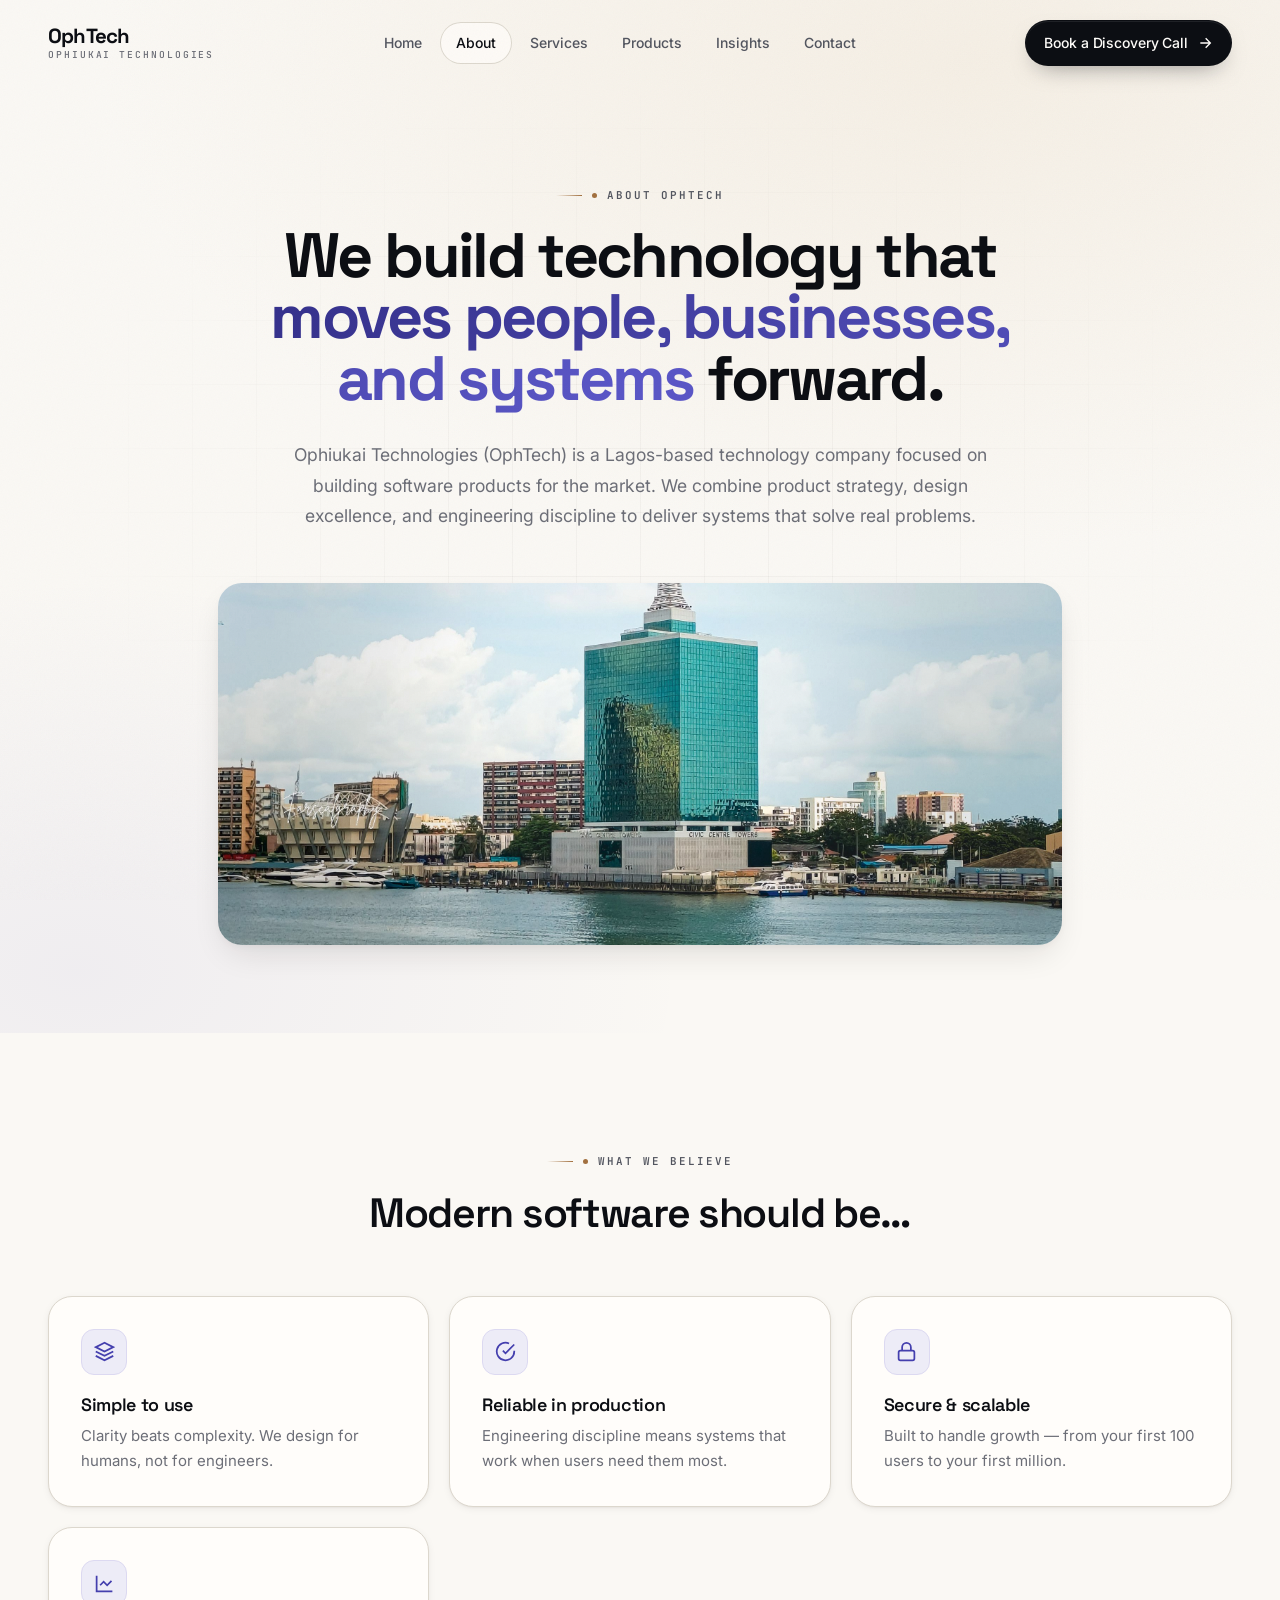
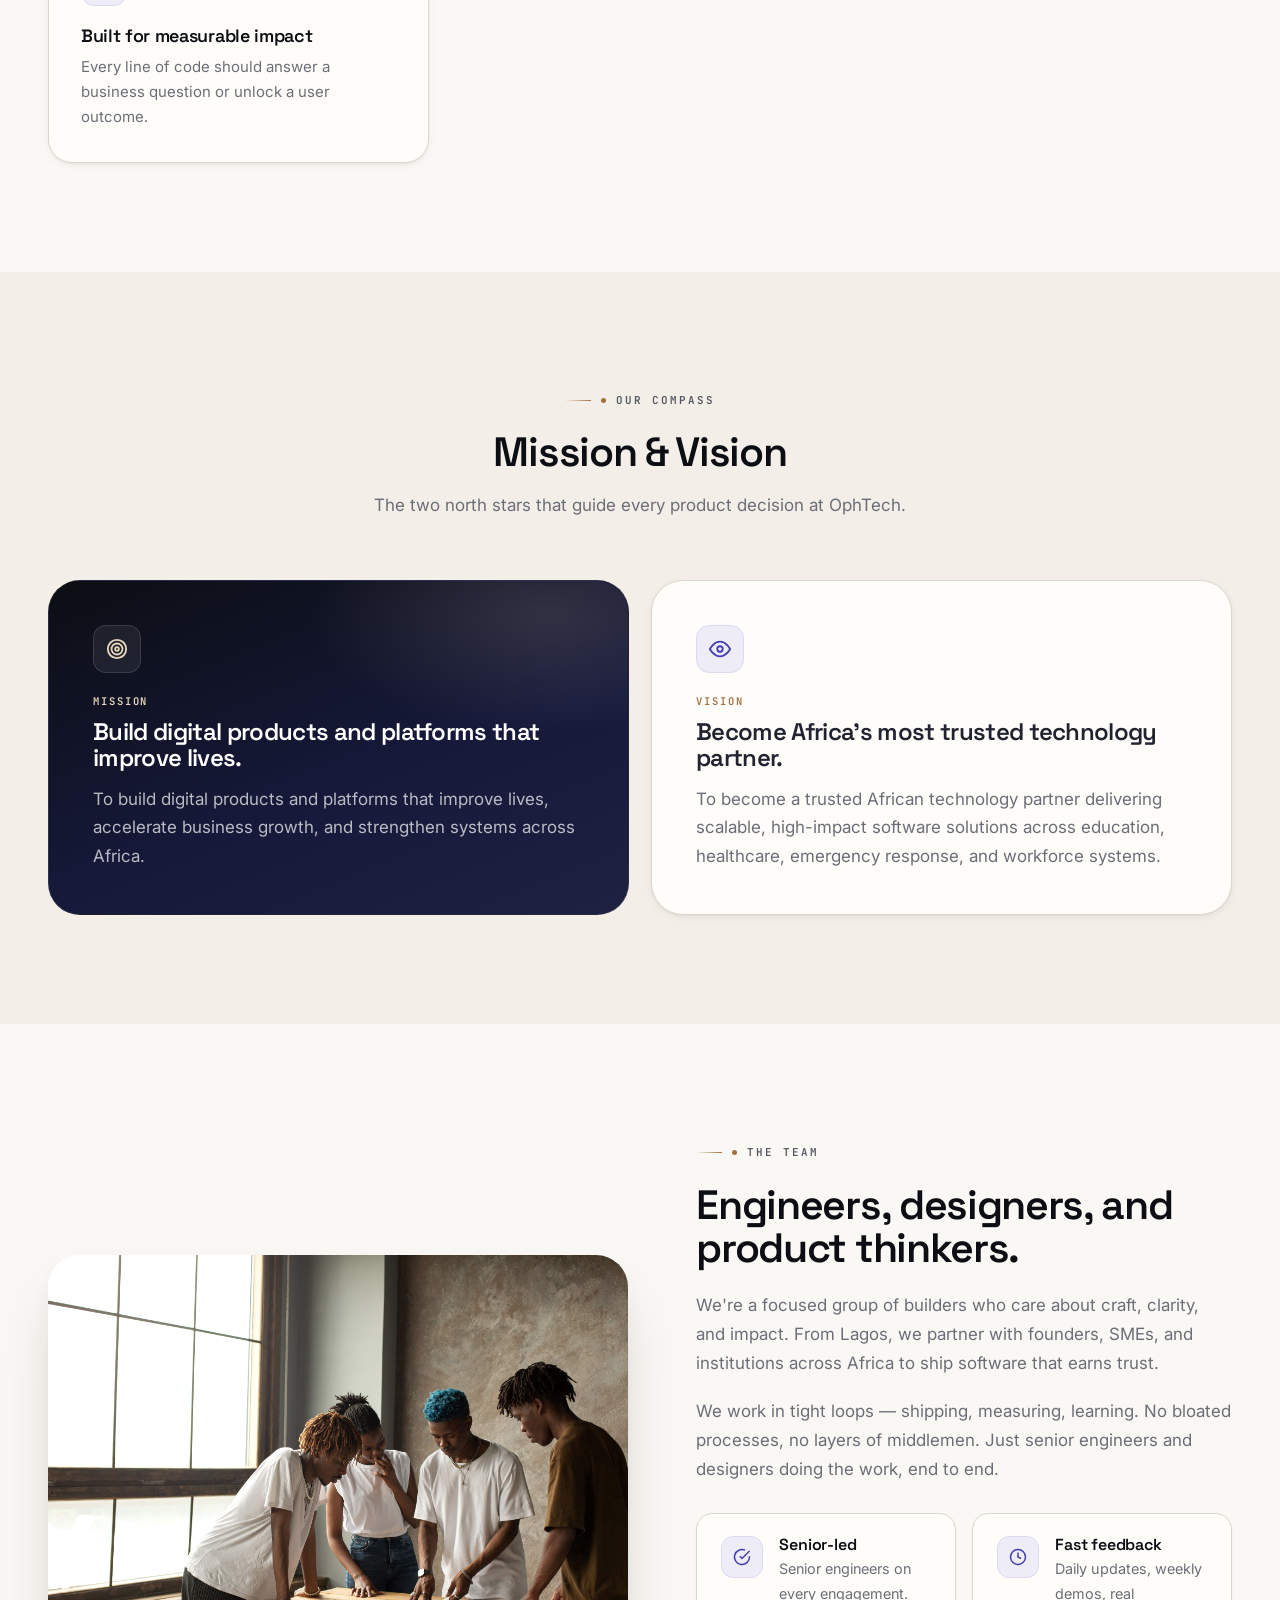
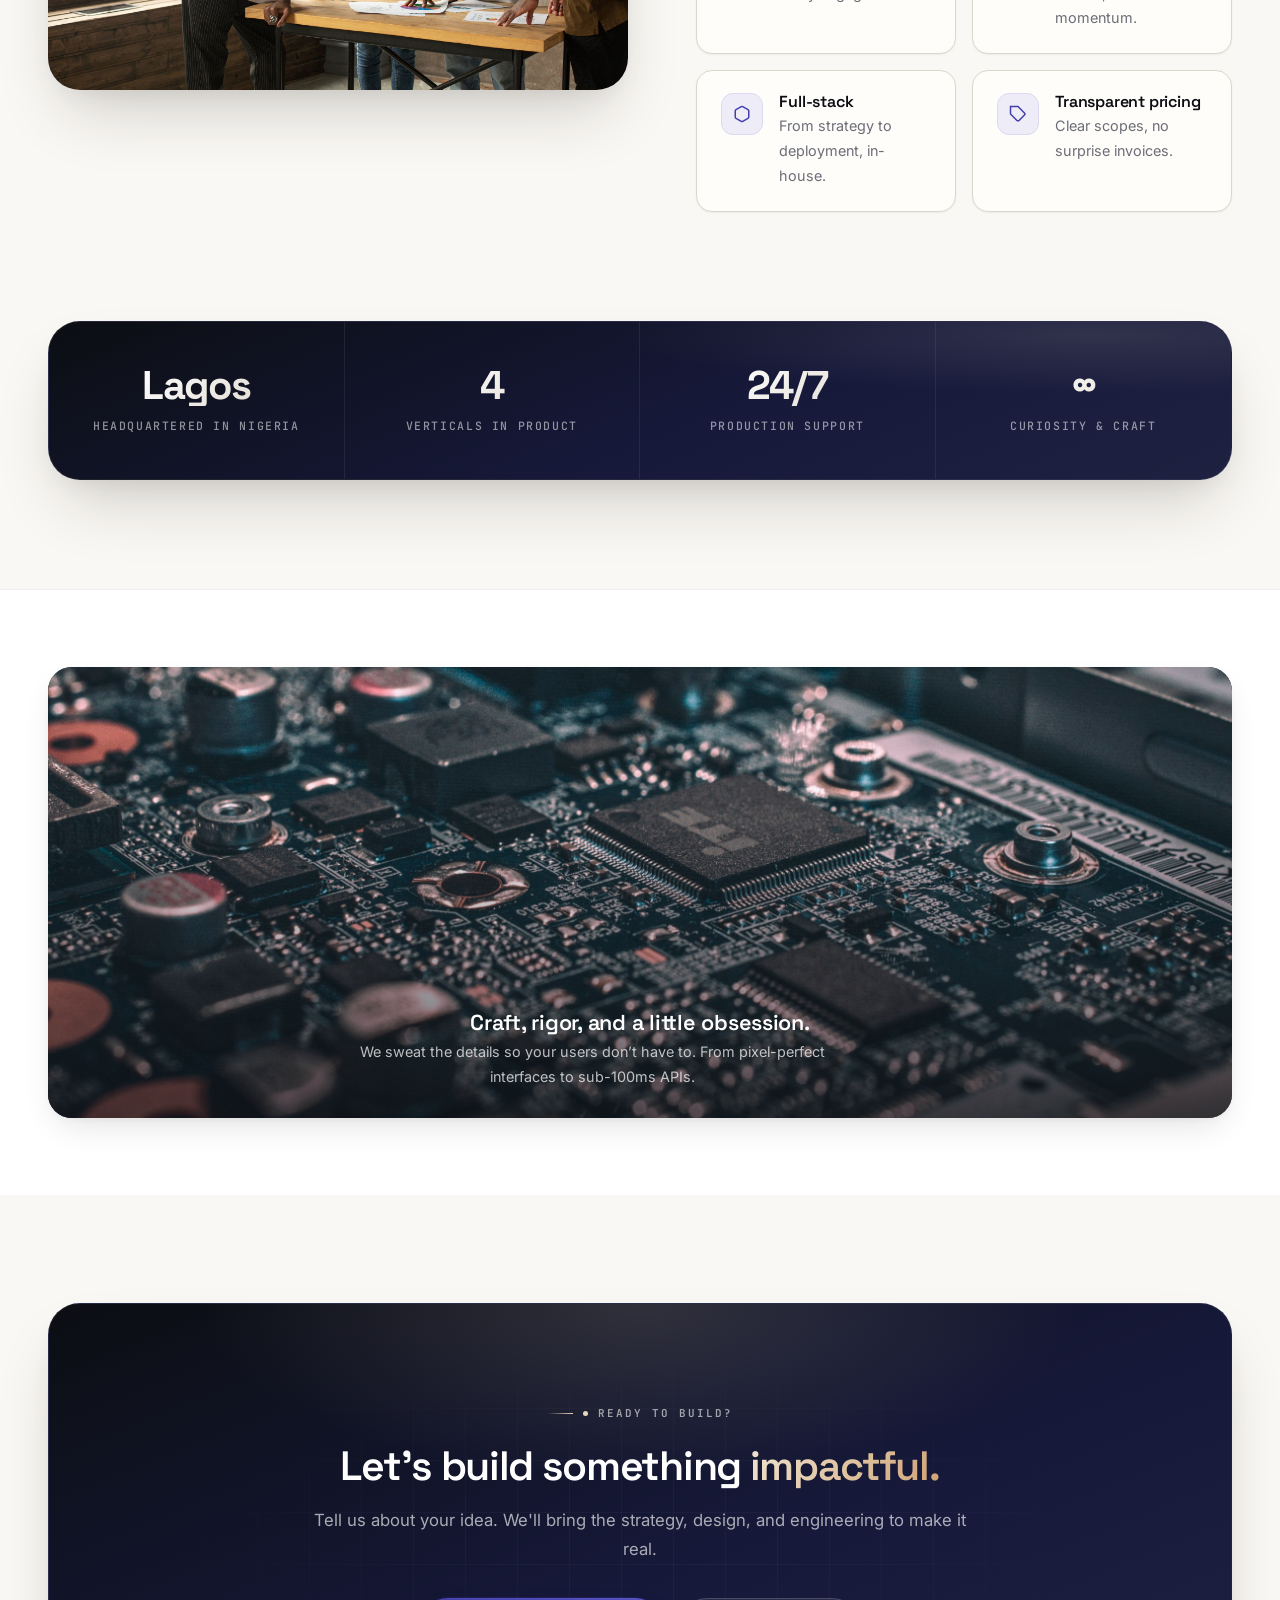
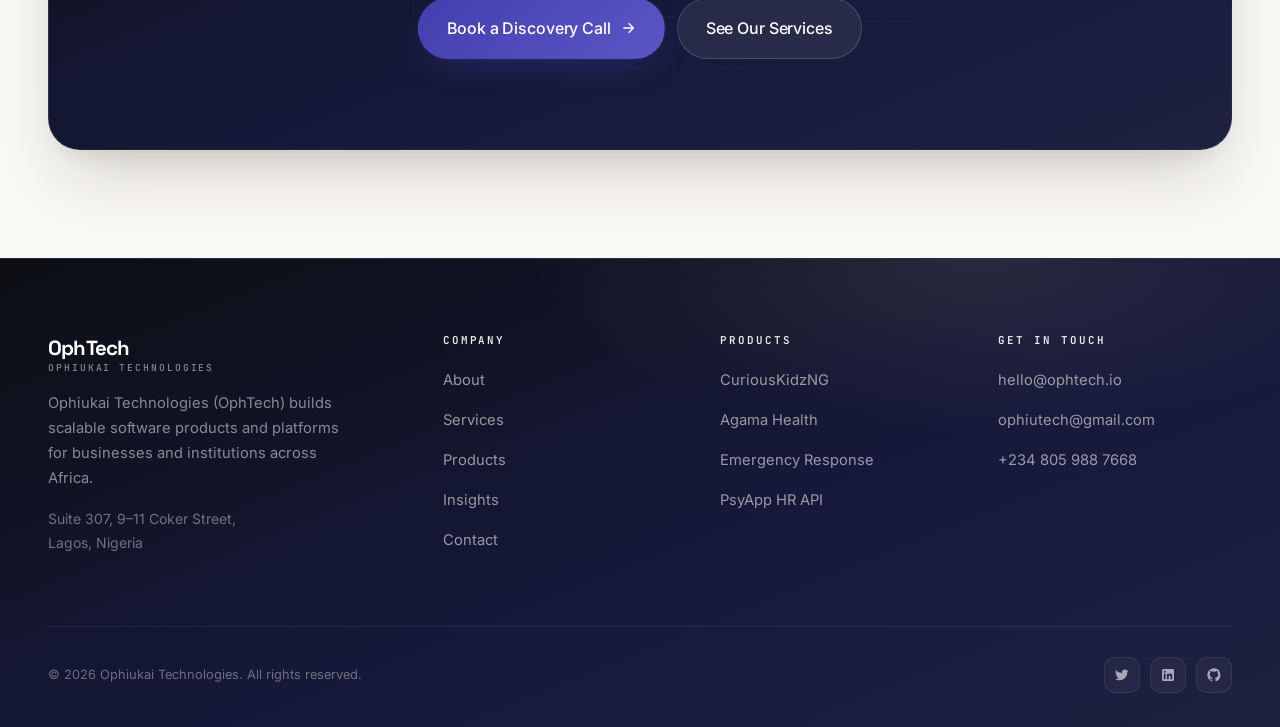
==== commit d6f6ccc8: "Design v3 Warm Ink: restrained palette, tokenised glass, grain, human-centric section, verified Afri" ====
--- a/about.html
+++ b/about.html
@@ -11,6 +11,8 @@
 <link rel="stylesheet" href="styles.css" />
 </head>
 <body>
+
+<div class="grain" aria-hidden="true"></div>
 
 <div class="nav-wrapper" id="navWrapper">
   <div class="container nav">
@@ -56,7 +58,7 @@
     <h1>We build technology that <span class="text-gradient">moves people, businesses, and systems</span> forward.</h1>
     <p>Ophiukai Technologies (OphTech) is a Lagos-based technology company focused on building software products for the market. We combine product strategy, design excellence, and engineering discipline to deliver systems that solve real problems.</p>
     <div class="page-hero-media reveal">
-      <img src="assets/img/lagos-skyline.jpg" alt="Lagos skyline — OphTech is headquartered in Lagos, Nigeria" loading="eager" width="1400" height="600" />
+      <img src="assets/img/lagos-skyline.jpg" alt="Lagos skyline - OphTech is headquartered in Lagos, Nigeria" loading="eager" width="1400" height="600" />
     </div>
   </div>
 </section>
@@ -94,7 +96,7 @@
 </section>
 
 <!-- MISSION / VISION -->
-<section class="section" style="background:var(--cream);">
+<section class="section section-shell">
   <div class="container">
     <div class="section-title reveal">
       <span class="eyebrow"><span class="dot"></span> Our compass</span>
@@ -104,13 +106,13 @@
     <div class="mv-grid reveal-stagger">
       <div class="mv-card mission">
         <div class="ico"><svg viewBox="0 0 24 24" fill="none" stroke="currentColor" stroke-width="2"><circle cx="12" cy="12" r="10"/><circle cx="12" cy="12" r="6"/><circle cx="12" cy="12" r="2"/></svg></div>
-        <span style="font-family:var(--font-mono);font-size:0.68rem;letter-spacing:0.13em;text-transform:uppercase;color:#A5B4FC;display:block;margin-bottom:8px;font-weight:600;">Mission</span>
+        <span class="kicker">Mission</span>
         <h3>Build digital products and platforms that improve lives.</h3>
         <p>To build digital products and platforms that improve lives, accelerate business growth, and strengthen systems across Africa.</p>
       </div>
       <div class="mv-card vision">
         <div class="ico"><svg viewBox="0 0 24 24" fill="none" stroke="currentColor" stroke-width="2"><path d="M1 12s4-8 11-8 11 8 11 8-4 8-11 8-11-8-11-8z"/><circle cx="12" cy="12" r="3"/></svg></div>
-        <span style="font-family:var(--font-mono);font-size:0.68rem;letter-spacing:0.13em;text-transform:uppercase;color:var(--brand-600);display:block;margin-bottom:8px;font-weight:600;">Vision</span>
+        <span class="kicker">Vision</span>
         <h3>Become Africa's most trusted technology partner.</h3>
         <p>To become a trusted African technology partner delivering scalable, high-impact software solutions across education, healthcare, emergency response, and workforce systems.</p>
       </div>
@@ -123,7 +125,7 @@
   <div class="container">
     <div class="split-media reveal">
       <div class="split-media-img">
-        <img src="assets/img/african/african-team-lagos-2.jpg" alt="OphTech team collaborating in Lagos office" loading="lazy" />
+        <img src="assets/img/african/african-black-coworkers.jpg" alt="OphTech team collaborating in the Lagos office" loading="lazy" />
       </div>
       <div>
         <span class="eyebrow"><span class="dot"></span> The team</span>
@@ -169,7 +171,7 @@
 <section class="section-tight" style="background:#fff; border-top:1px solid rgba(8,11,24,0.06);">
   <div class="container reveal">
     <div class="media-card" style="aspect-ratio: 21/8;">
-      <img src="assets/img/abstract-mesh.jpg" alt="Abstract technology mesh — OphTech systems architecture" loading="lazy" />
+      <img src="assets/img/abstract-mesh.jpg" alt="Abstract technology mesh - OphTech systems architecture" loading="lazy" />
       <div class="media-card-overlay"></div>
       <div class="media-card-caption" style="text-align:center; left:50%; transform:translateX(-50%); max-width:640px;">
         <h4 style="color:#fff; font-size:1.35rem;">Craft, rigor, and a little obsession.</h4>
@@ -183,8 +185,8 @@
 <section class="section">
   <div class="container">
     <div class="cta-section reveal">
-      <span class="eyebrow" style="background:rgba(255,255,255,0.08);border-color:rgba(255,255,255,0.14);color:#A5B4FC;"><span class="dot"></span> Ready to build?</span>
-      <h2>Let's build something <span style="background:linear-gradient(135deg,#A5B4FC,#67E8F9);-webkit-background-clip:text;background-clip:text;color:transparent;">impactful.</span></h2>
+      <span class="eyebrow on-dark"><span class="dot"></span> Ready to build?</span>
+      <h2>Let's build something <span class="accent-warm">impactful.</span></h2>
       <p>Tell us about your idea. We'll bring the strategy, design, and engineering to make it real.</p>
       <div class="ctas">
         <a href="contact.html" class="btn btn-brand btn-lg">Book a Discovery Call <svg viewBox="0 0 24 24" fill="none" stroke="currentColor" stroke-width="2"><path d="M5 12h14M13 5l7 7-7 7"/></svg></a>
--- a/styles.css
+++ b/styles.css
@@ -1,98 +1,128 @@
 /* =========================================================
-   OPHTECH — Premium Design System v2
-   Ophiukai Technologies — Luxury Editorial × Tech
-   Crafted for 4K, glass, grain, and quiet luxury
+   OPHTECH — Design System v3 · "Warm Ink"
+   Ophiukai Technologies
+   Warm neutrals · restrained colour · glass surfaces · grain
    ========================================================= */
 
 :root {
-  /* Ink — richer, warmer black */
-  --ink-900: #080B18;
-  --ink-900-soft: #0B0F24;
-  --ink-800: #12172D;
-  --ink-700: #1A2140;
-  --ink-600: #232E52;
-  --ink-500: #2E3A5E;
-  --ink-400: #5A6885;
-  --ink-300: #8E9DB8;
-  --ink-200: #C5D0E0;
-  --ink-100: #E6EAF2;
-  --ink-50:  #F1F3F8;
-  --paper:   #FFFFFF;
-  --canvas:  #F7F8FB;
-  --cream:   #FCFCF9;
-  --tint:    #F4F1FF;
-
-  /* Accent — refined indigo / cyan with gold highlight */
-  --brand-500: #6366F1;
-  --brand-600: #4F46E5;
-  --brand-700: #4338CA;
-  --cyan-500:  #06B6D4;
-  --cyan-600:  #0891B2;
-  --teal-500:  #14B8A6;
-  --amber-500: #F59E0B;
-  --gold-500:  #C9A86A;
-  --gold-600:  #B89455;
-  --pink-500:  #EC4899;
-  --green-500: #10B981;
-
-  --gradient-brand: linear-gradient(135deg, #6366F1 0%, #06B6D4 100%);
-  --gradient-gold: linear-gradient(135deg, #C9A86A 0%, #E8C999 100%);
-  --gradient-mesh: radial-gradient(at 12% 18%, rgba(99,102,241,0.30) 0px, transparent 55%),
-                   radial-gradient(at 88% 12%, rgba(6,182,212,0.24) 0px, transparent 50%),
-                   radial-gradient(at 70% 88%, rgba(236,72,153,0.14) 0px, transparent 55%),
-                   radial-gradient(at 12% 92%, rgba(20,184,166,0.16) 0px, transparent 50%);
-  --gradient-text: linear-gradient(135deg, #6366F1 0%, #06B6D4 50%, #14B8A6 100%);
-  --gradient-ink: linear-gradient(135deg, #080B18 0%, #1A2140 100%);
-
-  /* Shadows — softer, more diffused, luxury */
-  --shadow-xs: 0 1px 2px rgba(8, 11, 24, 0.04);
-  --shadow-sm: 0 1px 3px rgba(8, 11, 24, 0.06), 0 1px 2px rgba(8, 11, 24, 0.04);
-  --shadow-md: 0 8px 32px -12px rgba(8, 11, 24, 0.12), 0 2px 8px rgba(8, 11, 24, 0.06);
-  --shadow-lg: 0 32px 64px -16px rgba(8, 11, 24, 0.20), 0 12px 24px -8px rgba(8, 11, 24, 0.10);
-  --shadow-xl: 0 40px 80px -20px rgba(8, 11, 24, 0.24), 0 16px 32px -12px rgba(8, 11, 24, 0.12);
-  --shadow-glow: 0 0 0 1px rgba(99, 102, 241, 0.10), 0 16px 48px -12px rgba(99, 102, 241, 0.32);
-  --shadow-card: 0 1px 0 rgba(255,255,255,0.8) inset, 0 8px 32px -16px rgba(8,11,24,0.10);
-
-  /* Radius */
-  --r-sm: 8px;
-  --r-md: 12px;
-  --r-lg: 18px;
-  --r-xl: 24px;
-  --r-2xl: 32px;
+  /* ── Surfaces · warm neutrals ─────────────────────────── */
+  --bone:  #FAF8F4;
+  --shell: #F3EFE8;
+  --sand:  #EDE8DF;
+  --card:  #FFFDFA;
+  --paper: #FFFDFA;
+  --canvas: #F3EFE8;
+  --cream: #FAF8F4;
+
+  /* ── Ink · warm neutral scale ─────────────────────────── */
+  --ink-900: #0C0E13;
+  --ink-800: #15171E;
+  --ink-700: #212430;
+  --ink-600: #383B46;
+  --ink-500: #52555F;
+  --ink-400: #6C6E77;
+  --ink-300: #8C8B90;
+  --ink-200: #B8B4AB;
+  --ink-100: #DCD7CD;
+  --ink-50:  #EEEAE1;
+
+  /* ── Brand · a single hue ─────────────────────────────── */
+  --navy:      #141936;
+  --brand-050: #EDECF7;
+  --brand-100: #DCD9F1;
+  --brand-200: #C3C0EA;
+  --brand-500: #5A56C6;
+  --brand-600: #443FAE;
+  --brand-700: #35318C;
+
+  /* ── Warm accent · used sparingly ────────────────────── */
+  --copper:      #A2703F;
+  --copper-soft: #CFA274;
+  --champagne:   #E7D6BC;
+
+  /* ── Semantics · desaturated ─────────────────────────── */
+  --ok:   #4E7A62;
+  --warn: #96683A;
+  --hot:  #93504B;
+  --cool: #476391;
+
+  /* ── Signature gradients · only two ──────────────────── */
+  --grad-ink: linear-gradient(158deg, #0C0E13 0%, #16193A 58%, #1E2140 100%);
+  --grad-brand: linear-gradient(135deg, #443FAE 0%, #5A56C6 100%);
+  --grad-champagne: linear-gradient(118deg, #F0E4D0 0%, #CFA274 100%);
+
+  /* ── Glass system ────────────────────────────────────── */
+  --glass-blur: saturate(150%) blur(22px);
+  --glass-1: rgba(255, 253, 250, 0.50);
+  --glass-2: rgba(255, 253, 250, 0.70);
+  --glass-3: rgba(255, 253, 250, 0.86);
+  --glass-dark: rgba(14, 16, 26, 0.46);
+  --glass-brd: rgba(255, 255, 255, 0.62);
+  --glass-brd-soft: rgba(255, 255, 255, 0.34);
+
+  /* ── Shadows · 4 levels, warm tinted ─────────────────── */
+  --sh-1: 0 1px 2px rgba(28, 24, 18, 0.05);
+  --sh-2: 0 2px 10px -2px rgba(28, 24, 18, 0.09), 0 1px 2px rgba(28, 24, 18, 0.04);
+  --sh-3: 0 14px 34px -10px rgba(28, 24, 18, 0.14), 0 3px 10px -3px rgba(28, 24, 18, 0.06);
+  --sh-4: 0 34px 68px -18px rgba(28, 24, 18, 0.20), 0 12px 28px -12px rgba(28, 24, 18, 0.10);
+
+  /* ── Radii · 4 only ─────────────────────────────────── */
+  --r-sm: 10px;
+  --r-md: 16px;
+  --r-lg: 24px;
+  --r-xl: 32px;
   --r-full: 999px;
 
-  /* Type — editorial luxury */
+  /* ── Type ────────────────────────────────────────────── */
   --font-display: 'Space Grotesk', 'Inter', system-ui, -apple-system, sans-serif;
   --font-body: 'Inter', system-ui, -apple-system, BlinkMacSystemFont, 'Segoe UI', Roboto, sans-serif;
   --font-mono: 'JetBrains Mono', ui-monospace, SFMono-Regular, Menlo, monospace;
   --font-serif: 'Fraunces', 'Cormorant Garamond', Georgia, serif;
-
-  /* Layout */
+  --measure: 66ch;
+
+  /* ── Layout ──────────────────────────────────────────── */
   --container: 1240px;
   --container-wide: 1360px;
   --gutter: 28px;
 
-  /* Motion */
+  /* ── Motion ──────────────────────────────────────────── */
   --ease: cubic-bezier(0.16, 1, 0.3, 1);
-  --ease-in: cubic-bezier(0.4, 0, 1, 1);
   --ease-out: cubic-bezier(0.22, 1, 0.36, 1);
-}
-
+
+  /* legacy aliases kept so existing markup never breaks */
+  --ink-900-soft: #10121C;
+  --gradient-text: var(--grad-champagne);
+  --gradient-brand: var(--grad-brand);
+  --shadow-xs: var(--sh-1);
+  --shadow-sm: var(--sh-2);
+  --shadow-md: var(--sh-3);
+  --shadow-lg: var(--sh-4);
+  --shadow-xl: var(--sh-4);
+  --shadow-card: var(--sh-2);
+  --shadow-glow: 0 0 0 1px rgba(68, 63, 174, 0.14), 0 16px 44px -14px rgba(68, 63, 174, 0.34);
+  --r-2xl: var(--r-xl);
+}
+
+/* =========================================================
+   RESET / BASE
+   ========================================================= */
 * { box-sizing: border-box; }
 *::before, *::after { box-sizing: border-box; }
 
-html { scroll-behavior: smooth; -webkit-text-size-adjust: 100%; }
+html { scroll-behavior: smooth; -webkit-text-size-adjust: 100%; max-width: 100%; overflow-x: clip; }
+
 body {
   margin: 0;
   font-family: var(--font-body);
-  font-size: 16px;
-  line-height: 1.65;
-  color: var(--ink-800);
-  background: var(--paper);
+  font-size: 17px;
+  line-height: 1.7;
+  color: var(--ink-700);
+  background: var(--bone);
   -webkit-font-smoothing: antialiased;
   -moz-osx-font-smoothing: grayscale;
   text-rendering: optimizeLegibility;
-  font-feature-settings: "ss01" 1, "ss02" 1, "cv01" 1;
+  overflow-x: clip;
+  max-width: 100%;
 }
 
 img, svg, video { display: block; max-width: 100%; }
@@ -102,102 +132,193 @@
 h1, h2, h3, h4, h5 {
   font-family: var(--font-display);
   font-weight: 600;
-  letter-spacing: -0.02em;
-  line-height: 1.1;
+  letter-spacing: -0.022em;
+  line-height: 1.08;
   margin: 0 0 0.5em;
   color: var(--ink-900);
 }
-h1 { font-size: clamp(2.6rem, 5vw, 4.25rem); letter-spacing: -0.045em; line-height: 0.95; font-weight: 700; }
-h2 { font-size: clamp(2rem, 3.4vw, 2.75rem); letter-spacing: -0.035em; line-height: 1.05; }
-h3 { font-size: clamp(1.25rem, 1.6vw, 1.45rem); letter-spacing: -0.02em; }
-h4 { font-size: 1.125rem; }
-p  { margin: 0 0 1em; color: var(--ink-400); line-height: 1.7; }
-
-::selection { background: rgba(99, 102, 241, 0.18); color: var(--ink-900); }
-
-/* Layout helpers */
+h1 { font-size: clamp(2.5rem, 4.9vw, 4.15rem); letter-spacing: -0.042em; line-height: 0.98; font-weight: 700; }
+h2 { font-size: clamp(1.9rem, 3.2vw, 2.6rem); letter-spacing: -0.032em; line-height: 1.06; font-weight: 600; }
+h3 { font-size: clamp(1.2rem, 1.5vw, 1.38rem); letter-spacing: -0.018em; }
+h4 { font-size: 1.0625rem; letter-spacing: -0.012em; }
+p  { margin: 0 0 1.1em; color: var(--ink-400); line-height: 1.72; max-width: var(--measure); }
+
+::selection { background: rgba(68, 63, 174, 0.14); color: var(--ink-900); }
+
+:focus-visible { outline: 2px solid var(--brand-600); outline-offset: 3px; border-radius: 4px; }
+
+/* =========================================================
+   GRAIN · fixed noise layer, kills banding on large flats
+   ========================================================= */
+.grain {
+  position: fixed;
+  inset: 0;
+  z-index: 900;
+  pointer-events: none;
+  opacity: 0.032;
+  mix-blend-mode: multiply;
+  background-image: url("data:image/svg+xml,%3Csvg xmlns='http://www.w3.org/2000/svg' width='220' height='220'%3E%3Cfilter id='n'%3E%3CfeTurbulence type='fractalNoise' baseFrequency='0.82' numOctaves='4' stitchTiles='stitch'/%3E%3C/filter%3E%3Crect width='220' height='220' filter='url(%23n)'/%3E%3C/svg%3E");
+  background-size: 220px 220px;
+}
+
+/* =========================================================
+   GLASS · tokenised surfaces
+   ========================================================= */
+.glass {
+  background: var(--glass-2);
+  backdrop-filter: var(--glass-blur);
+  -webkit-backdrop-filter: var(--glass-blur);
+  border: 1px solid var(--glass-brd);
+  box-shadow: inset 0 1px 0 rgba(255, 255, 255, 0.75), var(--sh-2);
+}
+.glass-1 { background: var(--glass-1); backdrop-filter: var(--glass-blur); -webkit-backdrop-filter: var(--glass-blur); border: 1px solid var(--glass-brd-soft); box-shadow: inset 0 1px 0 rgba(255,255,255,0.6); }
+.glass-3 { background: var(--glass-3); backdrop-filter: var(--glass-blur); -webkit-backdrop-filter: var(--glass-blur); border: 1px solid var(--glass-brd); box-shadow: inset 0 1px 0 rgba(255,255,255,0.9), var(--sh-3); }
+.glass-dark {
+  background: var(--glass-dark);
+  backdrop-filter: saturate(140%) blur(18px);
+  -webkit-backdrop-filter: saturate(140%) blur(18px);
+  border: 1px solid rgba(255, 255, 255, 0.14);
+  box-shadow: inset 0 1px 0 rgba(255, 255, 255, 0.12);
+}
+
+/* =========================================================
+   LAYOUT
+   ========================================================= */
 .container { max-width: var(--container); margin: 0 auto; padding: 0 var(--gutter); }
 .container-wide { max-width: var(--container-wide); margin: 0 auto; padding: 0 var(--gutter); }
-.section { padding: clamp(72px, 9vw, 128px) 0; position: relative; }
+
+/* Grid/flex children default to min-width:auto, so a wide descendant (a <pre>,
+   a long word) can push a whole track past the viewport. Opt every track out. */
+.hero-inner > *,
+.split-media > *,
+.contact-grid > *,
+.product-featured > *,
+.mv-grid > *,
+.people-grid > *,
+.feature-grid > *,
+.pipeline-grid > *,
+.insight-grid > *,
+.stats-strip > *,
+.footer-grid > *,
+.form-row > * { min-width: 0; }
+.section { padding: clamp(72px, 8.5vw, 124px) 0; position: relative; }
 .section-tight { padding: clamp(48px, 6vw, 80px) 0; }
-.section-cream { background: var(--cream); }
+.section-shell { background: var(--shell); }
+.section-bone { background: var(--bone); }
+.section-ink { background: var(--grad-ink); color: #fff; }
+
+/* Hairline between sections */
+.rule { height: 1px; border: 0; background: var(--ink-100); margin: 0; }
+
+/* ── Eyebrow · editorial hairline + mono caps (no fill) ── */
 .eyebrow {
   display: inline-flex;
   align-items: center;
-  gap: 8px;
+  gap: 10px;
+  flex-wrap: wrap;
+  max-width: 100%;
   font-family: var(--font-mono);
-  font-size: 0.70rem;
+  font-size: 0.68rem;
   font-weight: 600;
-  letter-spacing: 0.14em;
+  letter-spacing: 0.18em;
   text-transform: uppercase;
-  color: var(--brand-600);
-  background: rgba(99, 102, 241, 0.08);
-  padding: 7px 14px;
-  border-radius: var(--r-full);
-  border: 1px solid rgba(99, 102, 241, 0.14);
-  margin-bottom: 20px;
-  backdrop-filter: blur(8px);
-}
-.eyebrow .dot { width: 6px; height: 6px; border-radius: 50%; background: var(--brand-500); box-shadow: 0 0 12px var(--brand-500); }
-.eyebrow.gold { background: rgba(201,168,106,0.10); border-color: rgba(201,168,106,0.22); color: var(--gold-600); }
-.eyebrow.gold .dot { background: var(--gold-500); box-shadow: 0 0 10px var(--gold-500); }
-
-.section-title { max-width: 760px; margin: 0 auto 56px; text-align: center; }
+  color: var(--ink-500);
+  background: none;
+  border: 0;
+  padding: 0;
+  margin-bottom: 22px;
+}
+.eyebrow::before {
+  content: '';
+  width: 26px;
+  height: 1px;
+  background: linear-gradient(90deg, rgba(162, 112, 63, 0), var(--copper));
+  flex-shrink: 0;
+}
+.eyebrow .dot { width: 5px; height: 5px; border-radius: 50%; background: var(--copper); flex-shrink: 0; }
+.eyebrow .n {
+  font-variant-numeric: tabular-nums;
+  color: var(--copper);
+  letter-spacing: 0.12em;
+}
+.eyebrow.on-dark { color: rgba(255, 255, 255, 0.62); }
+.eyebrow.on-dark::before { background: linear-gradient(90deg, rgba(231, 214, 188, 0), var(--champagne)); }
+.eyebrow.on-dark .dot { background: var(--champagne); }
+.eyebrow.on-dark .n { color: var(--champagne); }
+
+.section-title { max-width: 720px; margin: 0 auto 60px; text-align: center; }
 .section-title h2 { margin-bottom: 16px; }
-.section-title p { font-size: 1.08rem; color: var(--ink-400); line-height: 1.65; }
+.section-title p { font-size: 1.0625rem; margin-left: auto; margin-right: auto; }
 .section-title.left { margin: 0 0 48px; text-align: left; }
-.section-title.left p { max-width: 560px; }
-
-/* Buttons — quiet luxury */
+.section-title.left p { margin-left: 0; }
+
+/* Gradient text → indigo only on light surfaces. Copper is reserved for dark
+   surfaces, rules and small marks, so headings never go muddy. */
+.text-gradient {
+  background: linear-gradient(112deg, var(--brand-700) 0%, var(--brand-500) 92%);
+  -webkit-background-clip: text;
+  background-clip: text;
+  color: transparent;
+}
+.accent-warm {
+  background: var(--grad-champagne);
+  -webkit-background-clip: text;
+  background-clip: text;
+  color: transparent;
+}
+
+/* =========================================================
+   BUTTONS
+   ========================================================= */
 .btn {
   display: inline-flex;
   align-items: center;
   justify-content: center;
-  gap: 8px;
+  gap: 9px;
   padding: 14px 24px;
   border-radius: var(--r-full);
   font-family: var(--font-body);
   font-size: 0.9375rem;
   font-weight: 500;
-  letter-spacing: -0.01em;
-  transition: all 0.28s var(--ease);
+  letter-spacing: -0.008em;
+  transition: all 0.3s var(--ease);
   cursor: pointer;
   white-space: nowrap;
   border: 1px solid transparent;
-  position: relative;
-  overflow: hidden;
-}
-.btn svg { width: 16px; height: 16px; transition: transform 0.28s var(--ease); }
-.btn:hover svg { transform: translateX(2px); }
+}
+.btn svg { width: 16px; height: 16px; transition: transform 0.3s var(--ease); }
+.btn:hover svg { transform: translateX(3px); }
+
 .btn-primary {
   background: var(--ink-900);
-  color: var(--paper);
-  box-shadow: 0 1px 0 rgba(255,255,255,0.08) inset, 0 10px 24px -10px rgba(8, 11, 24, 0.55);
-}
-.btn-primary:hover { background: #000; transform: translateY(-1px); box-shadow: 0 14px 32px -12px rgba(8, 11, 24, 0.60); }
+  color: var(--card);
+  box-shadow: inset 0 1px 0 rgba(255, 255, 255, 0.08), 0 10px 24px -12px rgba(12, 14, 19, 0.5);
+}
+.btn-primary:hover { background: #000; transform: translateY(-1px); box-shadow: inset 0 1px 0 rgba(255,255,255,0.1), 0 14px 32px -14px rgba(12, 14, 19, 0.58); }
 
 .btn-brand {
-  background: var(--gradient-brand);
+  background: var(--grad-brand);
   color: #fff;
-  box-shadow: var(--shadow-glow);
-}
-.btn-brand:hover { transform: translateY(-1px); box-shadow: 0 0 0 1px rgba(99, 102, 241, 0.20), 0 18px 48px -10px rgba(99, 102, 241, 0.52); }
+  box-shadow: 0 0 0 1px rgba(68, 63, 174, 0.16), 0 14px 34px -14px rgba(68, 63, 174, 0.46);
+}
+.btn-brand:hover { transform: translateY(-1px); box-shadow: 0 0 0 1px rgba(68, 63, 174, 0.22), 0 18px 44px -14px rgba(68, 63, 174, 0.56); }
 
 .btn-ghost {
-  background: rgba(255,255,255,0.9);
+  background: var(--glass-2);
+  backdrop-filter: var(--glass-blur);
+  -webkit-backdrop-filter: var(--glass-blur);
   color: var(--ink-900);
   border: 1px solid var(--ink-100);
-  box-shadow: var(--shadow-xs);
-}
-.btn-ghost:hover { background: #fff; border-color: var(--ink-200); transform: translateY(-1px); box-shadow: var(--shadow-md); }
+}
+.btn-ghost:hover { background: var(--glass-3); border-color: var(--ink-200); transform: translateY(-1px); box-shadow: var(--sh-2); }
 
 .btn-light {
-  background: rgba(255,255,255,0.08);
+  background: rgba(255, 255, 255, 0.07);
   color: #fff;
-  border: 1px solid rgba(255,255,255,0.14);
+  border: 1px solid rgba(255, 255, 255, 0.16);
   backdrop-filter: blur(10px);
 }
-.btn-light:hover { background: rgba(255,255,255,0.14); transform: translateY(-1px); }
+.btn-light:hover { background: rgba(255, 255, 255, 0.13); transform: translateY(-1px); }
 
 .btn-sm { padding: 10px 18px; font-size: 0.875rem; }
 .btn-lg { padding: 16px 28px; font-size: 1rem; }
@@ -205,98 +326,72 @@
 .link-arrow {
   display: inline-flex;
   align-items: center;
-  gap: 6px;
-  color: var(--brand-600);
+  gap: 7px;
+  color: var(--ink-900);
   font-weight: 500;
   font-size: 0.9375rem;
-  transition: gap 0.22s var(--ease), color 0.22s;
-}
-.link-arrow:hover { gap: 10px; color: var(--brand-700); }
+  transition: gap 0.24s var(--ease), color 0.24s;
+  border-bottom: 1px solid var(--ink-200);
+  padding-bottom: 2px;
+}
+.link-arrow:hover { gap: 12px; color: var(--brand-600); border-color: var(--copper-soft); }
 .link-arrow svg { width: 14px; height: 14px; }
 
-/* Premium hairline divider */
-.hairline { height: 1px; background: linear-gradient(90deg, transparent, var(--ink-100), transparent); margin: 0; border: none; }
-
-/* =========================================================
-   NAVIGATION — luxury, airy, editorial
+/* =========================================================
+   NAVIGATION · glass
    ========================================================= */
 .nav-wrapper {
   position: fixed;
   top: 0; left: 0; right: 0;
   z-index: 100;
-  padding: 18px 0;
-  transition: all 0.36s var(--ease);
+  padding: 20px 0;
+  transition: all 0.4s var(--ease);
   border-bottom: 1px solid transparent;
 }
 .nav-wrapper.scrolled {
-  background: rgba(255, 255, 255, 0.88);
-  backdrop-filter: saturate(180%) blur(18px);
-  -webkit-backdrop-filter: saturate(180%) blur(18px);
-  border-bottom: 1px solid rgba(8, 11, 24, 0.06);
-  padding: 12px 0;
-  box-shadow: 0 1px 0 rgba(255,255,255,0.8) inset, 0 8px 32px -16px rgba(8,11,24,0.08);
-}
-.nav {
-  display: flex;
-  align-items: center;
-  justify-content: space-between;
-  gap: 32px;
-}
-.brand {
-  display: inline-flex;
-  align-items: center;
-  gap: 12px;
+  background: var(--glass-2);
+  backdrop-filter: var(--glass-blur);
+  -webkit-backdrop-filter: var(--glass-blur);
+  border-bottom: 1px solid rgba(28, 24, 18, 0.07);
+  padding: 13px 0;
+  box-shadow: inset 0 1px 0 rgba(255, 255, 255, 0.7), 0 8px 30px -18px rgba(28, 24, 18, 0.14);
+}
+.nav { display: flex; align-items: center; justify-content: space-between; gap: 32px; }
+
+.brand { display: inline-flex; align-items: center; gap: 11px; color: var(--ink-900); }
+.brand .brand-text { display: flex; flex-direction: column; line-height: 1; }
+.brand .brand-text strong {
   font-family: var(--font-display);
   font-weight: 700;
+  font-size: 1.28rem;
+  letter-spacing: -0.04em;
   color: var(--ink-900);
-  letter-spacing: -0.03em;
-}
-.brand-logo-img {
-  height: 42px;
-  width: auto;
-  object-fit: contain;
-  display: block;
-}
-.brand-fallback {
-  display: inline-flex;
-  align-items: center;
-  gap: 10px;
-}
-.brand-mark {
-  width: 36px; height: 36px;
-  border-radius: 10px;
-  background: var(--gradient-brand);
-  display: grid; place-items: center;
-  color: #fff;
-  position: relative;
-  box-shadow: 0 8px 20px -6px rgba(99, 102, 241, 0.5);
-  overflow: hidden;
-}
-.brand-mark img { width: 100%; height: 100%; object-fit: cover; }
-.brand-mark svg { width: 18px; height: 18px; }
-.brand-name { display: flex; align-items: baseline; gap: 6px; font-size: 1.15rem; }
-.brand-name strong { font-weight: 700; letter-spacing: -0.04em; }
-.brand-name .nm { font-size: 0.68rem; color: var(--ink-300); font-family: var(--font-mono); font-weight: 500; letter-spacing: 0.14em; text-transform: uppercase; margin-left: 2px; }
-
-.nav-links {
-  display: flex;
-  align-items: center;
-  gap: 2px;
-  list-style: none;
-  margin: 0; padding: 0;
-}
+  line-height: 1;
+}
+.brand .brand-text .sub {
+  font-family: var(--font-mono);
+  font-size: 0.6rem;
+  letter-spacing: 0.2em;
+  text-transform: uppercase;
+  color: var(--ink-400);
+  font-weight: 500;
+  margin-top: 4px;
+}
+.footer .brand .brand-text strong { color: #fff; }
+.footer .brand .brand-text .sub { color: rgba(255, 255, 255, 0.5); }
+
+.nav-links { display: flex; align-items: center; gap: 2px; list-style: none; margin: 0; padding: 0; }
 .nav-links a {
   display: inline-block;
   padding: 9px 16px;
   font-size: 0.875rem;
   font-weight: 500;
-  color: var(--ink-400);
+  color: var(--ink-500);
   border-radius: var(--r-full);
-  transition: all 0.22s var(--ease);
-  letter-spacing: -0.01em;
-}
-.nav-links a:hover { color: var(--ink-900); background: var(--ink-50); }
-.nav-links a.active { color: var(--ink-900); background: var(--ink-50); box-shadow: 0 1px 0 rgba(255,255,255,0.8) inset; }
+  transition: all 0.24s var(--ease);
+}
+.nav-links a:hover { color: var(--ink-900); background: rgba(255, 253, 250, 0.7); }
+.nav-links a.active { color: var(--ink-900); background: var(--glass-2); box-shadow: inset 0 0 0 1px var(--ink-100); }
 
 .nav-cta { display: flex; align-items: center; gap: 12px; }
 
@@ -305,418 +400,458 @@
   width: 42px; height: 42px;
   border-radius: 12px;
   border: 1px solid var(--ink-100);
-  background: var(--paper);
+  background: var(--glass-2);
   align-items: center;
   justify-content: center;
-  box-shadow: var(--shadow-xs);
+  backdrop-filter: var(--glass-blur);
 }
 .nav-toggle span {
-  display: block;
-  width: 16px; height: 1.5px;
-  background: var(--ink-900);
-  position: relative;
-  transition: all 0.22s var(--ease);
+  display: block; width: 16px; height: 1.5px;
+  background: var(--ink-900); position: relative; transition: all 0.24s var(--ease);
 }
 .nav-toggle span::before, .nav-toggle span::after {
-  content: ''; position: absolute; left: 0;
-  width: 16px; height: 1.5px; background: var(--ink-900);
-  transition: all 0.22s var(--ease);
+  content: ''; position: absolute; left: 0; width: 16px; height: 1.5px; background: var(--ink-900);
+  transition: all 0.24s var(--ease);
 }
 .nav-toggle span::before { top: -5px; }
-.nav-toggle span::after  { top: 5px; }
-
-/* =========================================================
-   HERO — cinematic, editorial, image-forward
+.nav-toggle span::after { top: 5px; }
+
+/* =========================================================
+   PHOTOGRAPHY · one shared grade so mixed stock reads as one campaign
+   ========================================================= */
+.hero-media img,
+.split-media-img img,
+.media-card img,
+.page-hero-media img,
+.fc-media img,
+.pc-media img,
+.insight-thumb img,
+.product-visual img,
+.people-tile img,
+.svc-thumb img {
+  filter: saturate(0.88) contrast(1.05) brightness(1.01);
+}
+
+/* =========================================================
+   HERO
    ========================================================= */
 .hero {
   position: relative;
-  padding: 168px 0 88px;
-  overflow: hidden;
-  background: var(--cream);
+  padding: 176px 0 96px;
+  overflow: hidden;
+  background: var(--bone);
   isolation: isolate;
 }
 .hero::before {
   content: '';
   position: absolute; inset: 0;
-  background: var(--gradient-mesh);
-  opacity: 0.55;
+  background:
+    radial-gradient(120% 80% at 78% 8%, rgba(231, 214, 188, 0.30) 0%, transparent 62%),
+    radial-gradient(90% 70% at 8% 92%, rgba(68, 63, 174, 0.07) 0%, transparent 60%);
   z-index: -2;
 }
 .hero::after {
   content: '';
   position: absolute; inset: 0;
   background-image:
-    linear-gradient(rgba(8, 11, 24, 0.035) 1px, transparent 1px),
-    linear-gradient(90deg, rgba(8, 11, 24, 0.035) 1px, transparent 1px);
-  background-size: 56px 56px;
-  mask-image: radial-gradient(ellipse 74% 62% at 50% 28%, #000 28%, transparent 76%);
-  -webkit-mask-image: radial-gradient(ellipse 74% 62% at 50% 28%, #000 28%, transparent 76%);
+    linear-gradient(rgba(28, 24, 18, 0.035) 1px, transparent 1px),
+    linear-gradient(90deg, rgba(28, 24, 18, 0.035) 1px, transparent 1px);
+  background-size: 64px 64px;
+  mask-image: radial-gradient(ellipse 72% 60% at 50% 26%, #000 24%, transparent 76%);
+  -webkit-mask-image: radial-gradient(ellipse 72% 60% at 50% 26%, #000 24%, transparent 76%);
   z-index: -1;
 }
 .hero-inner {
   display: grid;
-  grid-template-columns: 1.08fr 0.92fr;
-  gap: 64px;
+  grid-template-columns: 1.06fr 0.94fr;
+  gap: 68px;
   align-items: center;
 }
 .hero h1 .grad {
-  background: var(--gradient-text);
+  background: linear-gradient(112deg, var(--brand-700) 0%, var(--brand-500) 96%);
   -webkit-background-clip: text;
   background-clip: text;
   color: transparent;
   display: inline-block;
 }
 .hero p.lead {
-  font-size: 1.18rem;
+  font-size: 1.16rem;
   color: var(--ink-400);
-  max-width: 560px;
-  margin-bottom: 32px;
-  line-height: 1.7;
+  max-width: 54ch;
+  margin-bottom: 34px;
+  line-height: 1.72;
 }
 .hero-ctas { display: flex; gap: 12px; flex-wrap: wrap; align-items: center; }
 .hero-trust {
-  margin-top: 44px;
-  padding-top: 28px;
-  border-top: 1px solid rgba(8,11,24,0.06);
-  display: flex;
-  align-items: center;
-  gap: 20px;
-  flex-wrap: wrap;
+  margin-top: 46px;
+  padding-top: 30px;
+  border-top: 1px solid var(--ink-100);
+  display: flex; align-items: center; gap: 20px; flex-wrap: wrap;
 }
 .hero-trust .label {
   font-family: var(--font-mono);
-  font-size: 0.68rem;
+  font-size: 0.66rem;
   text-transform: uppercase;
-  letter-spacing: 0.14em;
-  color: var(--ink-300);
+  letter-spacing: 0.18em;
+  color: var(--ink-400);
   font-weight: 600;
 }
-.hero-trust .pills { display: flex; gap: 10px; flex-wrap: wrap; }
+.hero-trust .pills { display: flex; gap: 9px; flex-wrap: wrap; }
 .pill {
-  display: inline-flex;
-  align-items: center;
-  gap: 8px;
+  display: inline-flex; align-items: center; gap: 8px;
   padding: 7px 14px;
   border-radius: var(--r-full);
   font-size: 0.8125rem;
   font-weight: 500;
-  background: rgba(255,255,255,0.9);
-  border: 1px solid rgba(8,11,24,0.06);
-  color: var(--ink-700);
-  box-shadow: var(--shadow-xs);
-  backdrop-filter: blur(8px);
-}
-.pill .pdot { width: 6px; height: 6px; border-radius: 50%; background: var(--brand-500); box-shadow: 0 0 8px rgba(99,102,241,0.5); }
-
-/* Hero media — premium image + glass code */
+  background: var(--glass-2);
+  border: 1px solid var(--glass-brd);
+  color: var(--ink-600);
+  backdrop-filter: var(--glass-blur);
+  -webkit-backdrop-filter: var(--glass-blur);
+  box-shadow: inset 0 1px 0 rgba(255, 255, 255, 0.6);
+}
+.pill .pdot { width: 5px; height: 5px; border-radius: 50%; background: var(--copper); }
+
 .hero-visual { position: relative; }
 .hero-media {
   position: relative;
-  border-radius: 28px;
-  overflow: hidden;
-  background: #0A0F22;
-  border: 1px solid rgba(255,255,255,0.10);
-  box-shadow: var(--shadow-xl);
+  border-radius: var(--r-xl);
+  overflow: hidden;
+  background: var(--ink-900);
+  box-shadow: var(--sh-4);
   aspect-ratio: 4 / 3.2;
 }
-.hero-media img {
-  width: 100%; height: 100%; object-fit: cover; display: block;
-  transform: scale(1.02);
-  transition: transform 8s var(--ease);
-}
-.hero-media:hover img { transform: scale(1.06); }
+.hero-media img { width: 100%; height: 100%; object-fit: cover; transition: transform 9s var(--ease); }
+.hero-media:hover img { transform: scale(1.045); }
 .hero-media-overlay {
   position: absolute; inset: 0;
-  background: linear-gradient(180deg, transparent 40%, rgba(8,11,24,0.65) 100%);
-}
+  background: linear-gradient(180deg, rgba(12, 14, 19, 0) 42%, rgba(12, 14, 19, 0.6) 100%);
+}
+/* Caption spans the bottom of the media; the code card floats above it */
 .hero-media-caption {
   position: absolute; left: 20px; right: 20px; bottom: 20px;
   display: flex; align-items: center; justify-content: space-between; gap: 16px;
-  background: rgba(255,255,255,0.92);
-  backdrop-filter: blur(16px);
-  border: 1px solid rgba(255,255,255,0.6);
-  border-radius: 16px;
-  padding: 14px 16px;
-  box-shadow: 0 12px 32px -12px rgba(0,0,0,0.20);
-}
-.hero-media-caption .meta { font-family: var(--font-mono); font-size: 0.68rem; letter-spacing: 0.12em; text-transform: uppercase; color: var(--ink-300); font-weight: 600; }
+  background: var(--glass-3);
+  backdrop-filter: var(--glass-blur);
+  -webkit-backdrop-filter: var(--glass-blur);
+  border: 1px solid var(--glass-brd);
+  border-radius: var(--r-md);
+  padding: 13px 16px;
+  box-shadow: inset 0 1px 0 rgba(255, 255, 255, 0.9), var(--sh-3);
+}
+.hero-media-caption .meta {
+  font-family: var(--font-mono); font-size: 0.64rem; letter-spacing: 0.16em;
+  text-transform: uppercase; color: var(--ink-400); font-weight: 600;
+}
 .hero-media-caption .title { font-family: var(--font-display); font-weight: 600; font-size: 0.95rem; color: var(--ink-900); letter-spacing: -0.02em; }
 
-/* Floating glass stats */
 .float-stat {
   position: absolute;
-  background: rgba(255,255,255,0.94);
-  backdrop-filter: blur(16px) saturate(180%);
-  border: 1px solid rgba(255,255,255,0.7);
-  border-radius: 18px;
   padding: 14px 18px;
-  box-shadow: 0 12px 32px -12px rgba(8,11,24,0.18), 0 4px 12px rgba(8,11,24,0.06);
+  border-radius: var(--r-md);
   display: flex; align-items: center; gap: 12px;
-}
-.float-stat.s1 { top: -20px; left: -28px; }
-.float-stat.s2 { bottom: -18px; right: -16px; }
+  background: var(--glass-3);
+  backdrop-filter: var(--glass-blur);
+  -webkit-backdrop-filter: var(--glass-blur);
+  border: 1px solid var(--glass-brd);
+  box-shadow: inset 0 1px 0 rgba(255, 255, 255, 0.9), var(--sh-3);
+}
+.float-stat.s1 { top: -24px; left: -32px; }
+.float-stat.s2 { top: -24px; right: -20px; }
 .float-stat .ico {
-  width: 38px; height: 38px;
-  border-radius: 11px;
-  display: grid; place-items: center;
-  color: #fff;
-  box-shadow: 0 6px 16px -6px rgba(0,0,0,0.25);
-}
-.float-stat.s1 .ico { background: linear-gradient(135deg, #6366F1, #06B6D4); }
-.float-stat.s2 .ico { background: linear-gradient(135deg, #C9A86A, #EC4899); }
-.float-stat .lbl { font-size: 0.66rem; color: var(--ink-300); text-transform: uppercase; letter-spacing: 0.12em; font-family: var(--font-mono); font-weight: 600; }
+  width: 38px; height: 38px; border-radius: 11px;
+  display: grid; place-items: center; color: #fff;
+}
+.float-stat.s1 .ico { background: var(--grad-ink); }
+.float-stat.s2 .ico { background: linear-gradient(135deg, var(--copper) 0%, var(--copper-soft) 100%); }
+.float-stat .lbl {
+  font-size: 0.64rem; color: var(--ink-400); text-transform: uppercase;
+  letter-spacing: 0.14em; font-family: var(--font-mono); font-weight: 600;
+}
 .float-stat .val { font-family: var(--font-display); font-weight: 700; font-size: 1.05rem; color: var(--ink-900); line-height: 1.2; letter-spacing: -0.02em; }
 
-/* Hero card — secondary glass code card overlapping */
 .hero-card {
   position: absolute;
-  left: -24px; bottom: 28px;
-  width: 72%;
-  background: rgba(255,255,255,0.96);
-  backdrop-filter: blur(18px) saturate(180%);
-  border-radius: 20px;
-  border: 1px solid rgba(255,255,255,0.7);
-  box-shadow: 0 20px 48px -16px rgba(8,11,24,0.22);
+  left: -26px; bottom: 96px;
+  width: 54%;
+  border-radius: var(--r-lg);
   padding: 18px;
   overflow: hidden;
+  background: var(--glass-3);
+  backdrop-filter: var(--glass-blur);
+  -webkit-backdrop-filter: var(--glass-blur);
+  border: 1px solid var(--glass-brd);
+  box-shadow: inset 0 1px 0 rgba(255, 255, 255, 0.9), var(--sh-4);
 }
 .hero-card-head {
   display: flex; align-items: center; justify-content: space-between;
   padding-bottom: 12px; margin-bottom: 12px;
-  border-bottom: 1px solid rgba(8,11,24,0.06);
+  border-bottom: 1px solid var(--ink-100);
 }
 .hero-card-head .dots { display: flex; gap: 6px; }
 .hero-card-head .dots span { width: 8px; height: 8px; border-radius: 50%; background: var(--ink-100); }
-.hero-card-head .dots span:first-child { background: #FF5F57; }
-.hero-card-head .dots span:nth-child(2) { background: #FEBC2E; }
-.hero-card-head .dots span:last-child { background: #28C840; }
+.hero-card-head .dots span:first-child { background: #E4C9C4; }
+.hero-card-head .dots span:nth-child(2) { background: #E8DCC0; }
+.hero-card-head .dots span:last-child { background: #C8DCCB; }
 .hero-card-head .url {
-  font-family: var(--font-mono);
-  font-size: 0.68rem;
-  color: var(--ink-300);
-  background: var(--ink-50);
-  padding: 4px 10px; border-radius: var(--r-full);
-  font-weight: 500;
+  font-family: var(--font-mono); font-size: 0.66rem; color: var(--ink-400);
+  background: var(--shell); padding: 4px 10px; border-radius: var(--r-full); font-weight: 500;
 }
 .codeblock {
   font-family: var(--font-mono);
-  font-size: 0.74rem;
-  line-height: 1.7;
+  font-size: 0.735rem;
+  line-height: 1.72;
   color: var(--ink-700);
-  background: #F8F9FF;
-  border-radius: 12px;
+  background: var(--shell);
+  border-radius: var(--r-sm);
   padding: 16px;
-  border: 1px solid rgba(99,102,241,0.08);
-}
-.codeblock .c-kw { color: #8B5CF6; font-weight: 600; }
-.codeblock .c-fn { color: #06B6D4; }
-.codeblock .c-str { color: #10B981; }
+  border: 1px solid var(--ink-100);
+  white-space: pre-wrap;
+  overflow-wrap: break-word;
+  margin: 0;
+}
+.codeblock .c-kw { color: var(--brand-700); font-weight: 600; }
+.codeblock .c-fn { color: var(--copper); }
+.codeblock .c-str { color: var(--ok); }
 .codeblock .c-com { color: var(--ink-300); font-style: italic; }
-.codeblock .c-pn { color: #C9A86A; }
-.codeblock .c-prop { color: #6366F1; }
-
-/* Page hero — editorial */
+.codeblock .c-pn { color: var(--ink-500); }
+.codeblock .c-prop { color: var(--brand-600); }
+
+/* ── Page hero ── */
 .page-hero {
-  padding: 168px 0 80px;
-  background: var(--cream);
+  padding: 176px 0 88px;
+  background: var(--bone);
   position: relative;
   overflow: hidden;
   isolation: isolate;
 }
 .page-hero::before {
-  content: ''; position: absolute; inset: 0;
-  background: var(--gradient-mesh); opacity: 0.40; z-index: -2;
+  content: '';
+  position: absolute; inset: 0;
+  background:
+    radial-gradient(110% 76% at 76% 6%, rgba(231, 214, 188, 0.28) 0%, transparent 62%),
+    radial-gradient(80% 64% at 6% 94%, rgba(68, 63, 174, 0.06) 0%, transparent 60%);
+  z-index: -2;
 }
 .page-hero::after {
-  content: ''; position: absolute; inset: 0;
+  content: '';
+  position: absolute; inset: 0;
   background-image:
-    linear-gradient(rgba(8, 11, 24, 0.035) 1px, transparent 1px),
-    linear-gradient(90deg, rgba(8, 11, 24, 0.035) 1px, transparent 1px);
-  background-size: 56px 56px;
-  mask-image: radial-gradient(ellipse 60% 50% at 50% 50%, #000 30%, transparent 80%);
-  -webkit-mask-image: radial-gradient(ellipse 60% 50% at 50% 50%, #000 30%, transparent 80%);
+    linear-gradient(rgba(28, 24, 18, 0.03) 1px, transparent 1px),
+    linear-gradient(90deg, rgba(28, 24, 18, 0.03) 1px, transparent 1px);
+  background-size: 64px 64px;
+  mask-image: radial-gradient(ellipse 58% 48% at 50% 46%, #000 26%, transparent 80%);
+  -webkit-mask-image: radial-gradient(ellipse 58% 48% at 50% 46%, #000 26%, transparent 80%);
   z-index: -1;
 }
-.page-hero h1 { max-width: 860px; margin-left: auto; margin-right: auto; }
-.page-hero p { font-size: 1.14rem; max-width: 720px; color: var(--ink-400); margin-left: auto; margin-right: auto; line-height: 1.7; }
+.page-hero h1 { max-width: 840px; margin-left: auto; margin-right: auto; }
+.page-hero p { font-size: 1.1rem; max-width: 64ch; color: var(--ink-400); margin-left: auto; margin-right: auto; }
 .page-hero-inner { text-align: center; margin: 0 auto; max-width: 900px; }
-.page-hero-inner .eyebrow { margin: 0 auto 18px; }
+.page-hero-inner .eyebrow { margin: 0 auto 20px; }
 .page-hero-media {
-  margin-top: 48px;
-  border-radius: 24px;
-  overflow: hidden;
-  aspect-ratio: 21/9;
-  border: 1px solid rgba(8,11,24,0.06);
-  box-shadow: var(--shadow-lg);
+  margin-top: 52px;
+  border-radius: var(--r-lg);
+  overflow: hidden;
+  aspect-ratio: 21 / 9;
+  box-shadow: var(--sh-3);
 }
 .page-hero-media img { width: 100%; height: 100%; object-fit: cover; }
 
 /* =========================================================
-   PREMIUM IMAGE UTILITIES
-   ========================================================= */
-.img-cover { width: 100%; height: 100%; object-fit: cover; }
+   MEDIA / SPLIT
+   ========================================================= */
 .media-card {
   position: relative;
-  border-radius: 24px;
+  border-radius: var(--r-lg);
   overflow: hidden;
   background: var(--ink-900);
-  border: 1px solid rgba(255,255,255,0.08);
-  box-shadow: var(--shadow-lg);
-}
-.media-card img { width: 100%; height: 100%; object-fit: cover; transition: transform 0.9s var(--ease); }
-.media-card:hover img { transform: scale(1.04); }
-.media-card-overlay { position: absolute; inset: 0; background: linear-gradient(180deg, transparent 30%, rgba(8,11,24,0.72) 100%); }
-.media-card-caption { position: absolute; left: 20px; right: 20px; bottom: 20px; color: #fff; }
+  box-shadow: var(--sh-3);
+}
+.media-card img { width: 100%; height: 100%; object-fit: cover; transition: transform 1s var(--ease); }
+.media-card:hover img { transform: scale(1.035); }
+.media-card-overlay { position: absolute; inset: 0; background: linear-gradient(180deg, rgba(12,14,19,0) 32%, rgba(12,14,19,0.7) 100%); }
+.media-card-caption { position: absolute; left: 28px; right: 28px; bottom: 28px; color: #fff; }
 .media-card-caption h4 { color: #fff; margin: 0 0 6px; font-size: 1.15rem; }
-.media-card-caption p { color: rgba(255,255,255,0.72); margin: 0; font-size: 0.9rem; }
-
-.split-media {
+.media-card-caption p { color: rgba(255, 255, 255, 0.74); margin: 0; font-size: 0.9rem; max-width: 52ch; }
+
+.split-media { display: grid; grid-template-columns: 1.04fr 0.96fr; gap: 68px; align-items: center; }
+.split-media-img {
+  border-radius: var(--r-xl);
+  overflow: hidden;
+  aspect-ratio: 4 / 3;
+  box-shadow: var(--sh-4);
+}
+.split-media-img img { width: 100%; height: 100%; object-fit: cover; }
+
+/* =========================================================
+   PEOPLE · human-centric
+   ========================================================= */
+.people-grid {
   display: grid;
-  grid-template-columns: 1.05fr 0.95fr;
-  gap: 64px;
-  align-items: center;
-}
-.split-media.reverse { direction: rtl; }
-.split-media.reverse > * { direction: ltr; }
-.split-media-img {
-  border-radius: 28px;
-  overflow: hidden;
-  aspect-ratio: 4/3;
-  box-shadow: var(--shadow-xl);
-  border: 1px solid rgba(8,11,24,0.06);
-}
-.split-media-img img { width: 100%; height: 100%; object-fit: cover; }
-
-.client-strip {
-  display: flex; align-items: center; justify-content: center; gap: 40px;
-  flex-wrap: wrap;
-  padding: 28px 0;
-  border-top: 1px solid rgba(8,11,24,0.06);
-  border-bottom: 1px solid rgba(8,11,24,0.06);
-  opacity: 0.55;
-}
-.client-strip span { font-family: var(--font-mono); font-size: 0.72rem; letter-spacing: 0.16em; text-transform: uppercase; color: var(--ink-300); font-weight: 600; }
-.client-strip .logo-ph { font-family: var(--font-display); font-weight: 700; font-size: 0.95rem; letter-spacing: -0.02em; color: var(--ink-700); opacity: 0.7; }
-
-/* =========================================================
-   FEATURE GRID — with optional media
-   ========================================================= */
-.feature-grid {
-  display: grid;
-  grid-template-columns: repeat(auto-fit, minmax(300px, 1fr));
+  grid-template-columns: repeat(3, 1fr);
   gap: 20px;
 }
+.people-tile {
+  position: relative;
+  border-radius: var(--r-lg);
+  overflow: hidden;
+  aspect-ratio: 4 / 5;
+  background: var(--ink-900);
+  box-shadow: var(--sh-3);
+}
+.people-tile img { width: 100%; height: 100%; object-fit: cover; transition: transform 1.1s var(--ease); }
+.people-tile:hover img { transform: scale(1.05); }
+.people-tile::before {
+  content: '';
+  position: absolute;
+  inset: 0;
+  z-index: 1;
+  background: linear-gradient(180deg, rgba(12, 14, 19, 0) 38%, rgba(12, 14, 19, 0.58) 74%, rgba(12, 14, 19, 0.86) 100%);
+}
+.people-tile figcaption {
+  position: absolute;
+  left: 24px; right: 24px; bottom: 22px;
+  z-index: 2;
+  color: #fff;
+}
+.people-tile .role {
+  font-family: var(--font-mono);
+  font-size: 0.62rem;
+  letter-spacing: 0.18em;
+  text-transform: uppercase;
+  color: var(--champagne);
+  font-weight: 600;
+  margin-bottom: 8px;
+}
+.people-tile .who {
+  font-family: var(--font-display);
+  font-size: 1.22rem;
+  font-weight: 600;
+  letter-spacing: -0.022em;
+  line-height: 1.24;
+  margin: 0;
+  max-width: none;
+  color: #fff;
+}
+.people-note {
+  margin-top: 30px;
+  font-size: 1.02rem;
+  color: var(--ink-400);
+  max-width: 58ch;
+}
+
+/* =========================================================
+   FEATURE CARDS
+   ========================================================= */
+.feature-grid { display: grid; grid-template-columns: repeat(auto-fit, minmax(300px, 1fr)); gap: 20px; }
+/* explicit column counts avoid orphaned cards on wide screens */
+.feature-grid.cols-4 { grid-template-columns: repeat(4, 1fr); }
+.feature-grid.cols-3 { grid-template-columns: repeat(3, 1fr); }
 .feature-card {
   position: relative;
-  background: var(--paper);
-  border: 1px solid rgba(8,11,24,0.06);
-  border-radius: 24px;
-  padding: 30px;
-  transition: all 0.38s var(--ease);
-  overflow: hidden;
-  box-shadow: var(--shadow-card);
+  background: var(--card);
+  border: 1px solid var(--ink-100);
+  border-radius: var(--r-lg);
+  padding: 32px;
+  transition: all 0.4s var(--ease);
+  overflow: hidden;
+  box-shadow: var(--sh-2);
 }
 .feature-card::before {
-  content: ''; position: absolute; inset: 0;
-  background: var(--gradient-mesh);
+  content: '';
+  position: absolute; inset: 0;
+  background: radial-gradient(90% 70% at 100% 0%, rgba(231, 214, 188, 0.26) 0%, transparent 60%);
   opacity: 0;
-  transition: opacity 0.4s var(--ease);
+  transition: opacity 0.45s var(--ease);
   z-index: 0;
 }
 .feature-card > * { position: relative; z-index: 1; }
-.feature-card:hover {
-  border-color: rgba(99, 102, 241, 0.18);
-  transform: translateY(-5px);
-  box-shadow: var(--shadow-lg);
-}
-.feature-card.has-media { padding: 0; overflow: hidden; }
-.feature-card.has-media .fc-media { height: 200px; overflow: hidden; background: var(--canvas); }
-.feature-card.has-media .fc-media img { width: 100%; height: 100%; object-fit: cover; transition: transform 0.7s var(--ease); }
-.feature-card.has-media:hover .fc-media img { transform: scale(1.06); }
-.feature-card.has-media .fc-body { padding: 24px 28px 28px; }
+.feature-card:hover { border-color: var(--ink-200); transform: translateY(-4px); box-shadow: var(--sh-3); }
+.feature-card:hover::before { opacity: 1; }
+.feature-card.has-media { padding: 0; }
+.feature-card.has-media .fc-media { height: 218px; overflow: hidden; background: var(--shell); }
+.feature-card.has-media .fc-media img { width: 100%; height: 100%; object-fit: cover; transition: transform 0.85s var(--ease); }
+.feature-card.has-media:hover .fc-media img { transform: scale(1.055); }
+.feature-card.has-media .fc-body { padding: 26px 30px 30px; }
 .feature-card .ico {
-  width: 48px; height: 48px;
-  border-radius: 12px;
+  width: 46px; height: 46px;
+  border-radius: 13px;
   display: grid; place-items: center;
-  background: linear-gradient(135deg, rgba(99,102,241,0.10), rgba(6,182,212,0.10));
+  background: var(--brand-050);
   color: var(--brand-600);
   margin-bottom: 20px;
-  border: 1px solid rgba(99,102,241,0.14);
-}
-.feature-card .ico svg { width: 22px; height: 22px; }
-.feature-card h3 { margin-bottom: 10px; font-size: 1.15rem; }
-.feature-card p { font-size: 0.94rem; margin: 0; line-height: 1.6; }
-
-/* Why choose us — premium card variant */
+  border: 1px solid var(--brand-100);
+}
+.feature-card .ico svg { width: 21px; height: 21px; }
+.feature-card h3 { margin-bottom: 10px; font-size: 1.12rem; }
+.feature-card p { font-size: 0.9375rem; margin: 0; line-height: 1.66; }
+
 .why-card {
   position: relative;
-  background: var(--paper);
-  border: 1px solid rgba(8,11,24,0.06);
-  border-radius: 24px;
-  padding: 32px 28px;
-  transition: all 0.42s var(--ease);
-  overflow: hidden;
-  box-shadow: var(--shadow-card);
+  background: var(--card);
+  border: 1px solid var(--ink-100);
+  border-radius: var(--r-lg);
+  padding: 34px 30px;
+  transition: all 0.45s var(--ease);
+  overflow: hidden;
+  box-shadow: var(--sh-2);
 }
 .why-card::after {
-  content: ''; position: absolute; top: -1px; right: -1px;
-  width: 140px; height: 140px;
-  background: radial-gradient(circle at top right, rgba(99,102,241,0.08), transparent 72%);
+  content: '';
+  position: absolute; top: -1px; right: -1px;
+  width: 150px; height: 150px;
+  background: radial-gradient(circle at top right, rgba(231, 214, 188, 0.34), transparent 70%);
   border-radius: 50%;
-  opacity: 0; transition: opacity 0.42s var(--ease);
-}
-.why-card:hover { transform: translateY(-6px); border-color: rgba(99,102,241,0.16); box-shadow: var(--shadow-lg); }
+  opacity: 0; transition: opacity 0.45s var(--ease);
+}
+.why-card:hover { transform: translateY(-6px); border-color: var(--ink-200); box-shadow: var(--sh-3); }
 .why-card:hover::after { opacity: 1; }
 .why-card .num {
   font-family: var(--font-mono);
   font-size: 0.68rem;
   font-weight: 600;
-  color: var(--brand-600);
-  letter-spacing: 0.14em;
-  margin-bottom: 16px;
+  color: var(--copper);
+  letter-spacing: 0.16em;
+  margin-bottom: 18px;
   display: inline-block;
-  background: rgba(99,102,241,0.08);
-  padding: 4px 10px;
-  border-radius: var(--r-full);
-  border: 1px solid rgba(99,102,241,0.12);
-}
-.why-card h3 { font-size: 1.18rem; margin-bottom: 10px; }
-.why-card p { font-size: 0.94rem; margin: 0; }
-
-/* =========================================================
-   SERVICES BLOCKS (DETAILED) — now with image
+}
+.why-card h3 { font-size: 1.14rem; margin-bottom: 10px; }
+.why-card p { font-size: 0.9375rem; margin: 0; }
+
+/* =========================================================
+   SERVICE BLOCKS
    ========================================================= */
 .svc-grid { display: grid; gap: 20px; }
 .svc-block {
   display: grid;
-  grid-template-columns: 80px 1.1fr 1fr;
-  gap: 32px;
-  padding: 36px;
-  background: var(--paper);
-  border: 1px solid rgba(8,11,24,0.06);
-  border-radius: 28px;
-  transition: all 0.36s var(--ease);
-  position: relative;
-  overflow: hidden;
-  box-shadow: var(--shadow-card);
-}
-.svc-block:hover { border-color: rgba(99,102,241,0.18); box-shadow: var(--shadow-md); transform: translateY(-2px); }
+  grid-template-columns: 84px 1.08fr 1fr;
+  gap: 34px;
+  padding: 38px;
+  background: var(--card);
+  border: 1px solid var(--ink-100);
+  border-radius: var(--r-xl);
+  transition: all 0.4s var(--ease);
+  position: relative;
+  overflow: hidden;
+  box-shadow: var(--sh-2);
+}
+.svc-block:hover { border-color: var(--ink-200); box-shadow: var(--sh-3); transform: translateY(-2px); }
 .svc-num {
   font-family: var(--font-display);
   font-size: 2.5rem;
   font-weight: 700;
   color: transparent;
-  -webkit-text-stroke: 1px rgba(99,102,241,0.35);
+  -webkit-text-stroke: 1px rgba(162, 112, 63, 0.45);
   line-height: 1;
   letter-spacing: -0.04em;
 }
-.svc-block h3 { font-size: 1.35rem; margin-bottom: 12px; }
+.svc-block h3 { font-size: 1.32rem; margin-bottom: 12px; }
 .svc-block .label {
   font-family: var(--font-mono);
-  font-size: 0.68rem;
+  font-size: 0.66rem;
   text-transform: uppercase;
-  letter-spacing: 0.13em;
-  color: var(--brand-600);
+  letter-spacing: 0.16em;
+  color: var(--copper);
   font-weight: 600;
   margin-bottom: 8px;
   display: block;
@@ -725,228 +860,214 @@
 .svc-block li {
   position: relative;
   padding-left: 22px;
-  font-size: 0.94rem;
+  font-size: 0.9375rem;
   color: var(--ink-400);
-  margin-bottom: 8px;
-  line-height: 1.5;
+  margin-bottom: 9px;
+  line-height: 1.55;
 }
 .svc-block li::before {
   content: '';
-  position: absolute; left: 0; top: 10px;
-  width: 12px; height: 1.5px;
-  background: var(--brand-500);
-  border-radius: 2px;
+  position: absolute; left: 0; top: 11px;
+  width: 11px; height: 1px;
+  background: var(--copper-soft);
 }
 .svc-block .outcome {
   margin-top: 16px;
   padding-top: 14px;
-  border-top: 1px dashed rgba(8,11,24,0.08);
+  border-top: 1px dashed var(--ink-100);
   font-size: 0.875rem;
   font-weight: 500;
-  color: var(--ink-800);
-}
-.svc-block .svc-thumb {
-  width: 56px; height: 56px;
+  color: var(--ink-700);
+}
+.svc-thumb {
+  width: 58px; height: 58px;
   border-radius: 14px;
   overflow: hidden;
-  margin-bottom: 14px;
-  border: 1px solid rgba(8,11,24,0.06);
-}
-.svc-block .svc-thumb img { width: 100%; height: 100%; object-fit: cover; }
-
-/* =========================================================
-   PRODUCTS — cinematic
+  margin-bottom: 16px;
+  box-shadow: var(--sh-1);
+}
+.svc-thumb img { width: 100%; height: 100%; object-fit: cover; }
+
+/* =========================================================
+   PRODUCT FEATURED · dark glass
    ========================================================= */
 .product-featured {
   display: grid;
-  grid-template-columns: 1.05fr 0.95fr;
+  grid-template-columns: 1.04fr 0.96fr;
   gap: 56px;
   align-items: center;
-  background: linear-gradient(135deg, #080B18 0%, #151A33 55%, #1C2340 100%);
-  border-radius: 32px;
-  padding: 56px;
+  background: var(--grad-ink);
+  border-radius: var(--r-xl);
+  padding: 60px;
   color: #fff;
   position: relative;
   overflow: hidden;
   isolation: isolate;
-  border: 1px solid rgba(255,255,255,0.08);
-  box-shadow: var(--shadow-xl);
+  border: 1px solid rgba(255, 255, 255, 0.08);
+  box-shadow: var(--sh-4);
 }
 .product-featured::before {
-  content: ''; position: absolute; inset: 0;
-  background: var(--gradient-mesh);
-  opacity: 0.55; z-index: -1;
+  content: '';
+  position: absolute; inset: 0;
+  background: radial-gradient(70% 60% at 88% 12%, rgba(231, 214, 188, 0.14) 0%, transparent 62%);
+  z-index: -1;
 }
 .product-featured::after {
-  content: ''; position: absolute; inset: 0;
+  content: '';
+  position: absolute; inset: 0;
   background-image:
-    linear-gradient(rgba(255,255,255,0.04) 1px, transparent 1px),
-    linear-gradient(90deg, rgba(255,255,255,0.04) 1px, transparent 1px);
-  background-size: 40px 40px;
-  mask-image: radial-gradient(ellipse 60% 80% at 70% 50%, #000 30%, transparent 80%);
-  -webkit-mask-image: radial-gradient(ellipse 60% 80% at 70% 50%, #000 30%, transparent 80%);
+    linear-gradient(rgba(255, 255, 255, 0.032) 1px, transparent 1px),
+    linear-gradient(90deg, rgba(255, 255, 255, 0.032) 1px, transparent 1px);
+  background-size: 48px 48px;
+  mask-image: radial-gradient(ellipse 58% 76% at 72% 46%, #000 26%, transparent 80%);
+  -webkit-mask-image: radial-gradient(ellipse 58% 76% at 72% 46%, #000 26%, transparent 80%);
   z-index: -1;
 }
 .product-featured .tag {
-  display: inline-flex;
-  align-items: center; gap: 8px;
+  display: inline-flex; align-items: center; gap: 8px;
   font-family: var(--font-mono);
-  font-size: 0.68rem;
+  font-size: 0.66rem;
   text-transform: uppercase;
-  letter-spacing: 0.12em;
+  letter-spacing: 0.16em;
   padding: 6px 12px;
   border-radius: var(--r-full);
-  background: rgba(255,255,255,0.09);
-  border: 1px solid rgba(255,255,255,0.14);
-  color: #C5D0E0;
-  margin-bottom: 18px;
-  backdrop-filter: blur(8px);
-}
-.product-featured .tag .dot { width: 6px; height: 6px; border-radius: 50%; background: #10B981; box-shadow: 0 0 10px #10B981; animation: pulseDot 2s infinite; }
-@keyframes pulseDot { 0%,100% { opacity: 1; } 50% { opacity: 0.6; } }
-.product-featured h2 { color: #fff; font-size: clamp(2rem, 3vw, 2.6rem); letter-spacing: -0.03em; }
-.product-featured p { color: rgba(255,255,255,0.68); }
+  background: var(--glass-dark);
+  border: 1px solid rgba(255, 255, 255, 0.14);
+  color: rgba(255, 255, 255, 0.7);
+  margin-bottom: 20px;
+  backdrop-filter: blur(10px);
+}
+.product-featured .tag .dot { width: 5px; height: 5px; border-radius: 50%; background: var(--ok); box-shadow: 0 0 8px rgba(78, 122, 98, 0.7); }
+.product-featured h2 { color: #fff; font-size: clamp(2rem, 3vw, 2.5rem); }
+.product-featured p { color: rgba(255, 255, 255, 0.66); }
 .product-featured .value {
-  background: rgba(255,255,255,0.06);
-  border: 1px solid rgba(255,255,255,0.10);
-  border-radius: 14px;
+  background: var(--glass-dark);
+  border: 1px solid rgba(255, 255, 255, 0.12);
+  border-radius: var(--r-md);
   padding: 16px 20px;
   margin: 24px 0;
-  color: rgba(255,255,255,0.88);
-  font-size: 0.94rem;
+  color: rgba(255, 255, 255, 0.86);
+  font-size: 0.9375rem;
   font-weight: 500;
-  backdrop-filter: blur(8px);
 }
 .product-featured ul { list-style: none; padding: 0; margin: 0 0 28px; }
 .product-featured li {
   position: relative;
   padding-left: 26px;
-  color: rgba(255,255,255,0.76);
-  font-size: 0.94rem;
-  margin-bottom: 10px;
+  color: rgba(255, 255, 255, 0.74);
+  font-size: 0.9375rem;
+  margin-bottom: 11px;
 }
 .product-featured li::before {
-  content: '✓';
-  position: absolute; left: 0; top: 0;
-  width: 18px; height: 18px;
-  background: linear-gradient(135deg, #6366F1, #06B6D4);
+  content: '';
+  position: absolute; left: 2px; top: 9px;
+  width: 7px; height: 7px;
   border-radius: 50%;
-  color: #fff; font-size: 0.65rem;
-  display: grid; place-items: center; font-weight: 700;
+  border: 1.5px solid var(--champagne);
 }
 
 .product-visual {
   position: relative;
-  border-radius: 24px;
-  overflow: hidden;
-  aspect-ratio: 4/3.1;
-  border: 1px solid rgba(255,255,255,0.10);
-  box-shadow: 0 24px 48px -12px rgba(0,0,0,0.40);
+  border-radius: var(--r-lg);
+  overflow: hidden;
+  aspect-ratio: 4 / 3.1;
+  border: 1px solid rgba(255, 255, 255, 0.1);
+  box-shadow: 0 26px 52px -14px rgba(0, 0, 0, 0.45);
 }
 .product-visual img { width: 100%; height: 100%; object-fit: cover; }
-.product-visual-overlay {
-  position: absolute; inset: 0;
-  background: linear-gradient(180deg, transparent 45%, rgba(8,11,24,0.55) 100%);
-}
-.pv-float {
-  position: absolute; bottom: 16px; left: 16px; right: 16px;
-  display: grid; grid-template-columns: 1fr 1fr; gap: 10px;
-}
+.product-visual-overlay { position: absolute; inset: 0; background: linear-gradient(180deg, transparent 46%, rgba(12, 14, 19, 0.5) 100%); }
+.pv-float { position: absolute; bottom: 16px; left: 16px; right: 16px; display: grid; grid-template-columns: 1fr 1fr; gap: 10px; }
 .pv-tile {
-  background: rgba(255,255,255,0.94);
-  backdrop-filter: blur(14px);
-  border: 1px solid rgba(255,255,255,0.7);
-  border-radius: 14px;
+  background: var(--glass-3);
+  backdrop-filter: var(--glass-blur);
+  border: 1px solid var(--glass-brd);
+  border-radius: var(--r-sm);
   padding: 14px;
   display: flex; flex-direction: column; gap: 8px;
-  box-shadow: 0 8px 24px -8px rgba(0,0,0,0.18);
-}
-.pv-tile .pv-emoji { font-size: 1.25rem; }
-.pv-tile .pv-lbl { font-size: 0.66rem; color: var(--ink-300); text-transform: uppercase; letter-spacing: 0.12em; font-family: var(--font-mono); font-weight: 600; }
-.pv-tile .pv-val { font-size: 0.88rem; color: var(--ink-900); font-weight: 600; font-family: var(--font-display); letter-spacing: -0.02em; }
-
-.pipeline-grid {
-  display: grid;
-  grid-template-columns: repeat(auto-fit, minmax(320px, 1fr));
-  gap: 22px;
-}
+  box-shadow: var(--sh-2);
+}
+.pv-tile .pv-emoji { font-size: 1.2rem; }
+.pv-tile .pv-lbl { font-size: 0.64rem; color: var(--ink-400); text-transform: uppercase; letter-spacing: 0.14em; font-family: var(--font-mono); font-weight: 600; }
+.pv-tile .pv-val { font-size: 0.875rem; color: var(--ink-900); font-weight: 600; font-family: var(--font-display); letter-spacing: -0.02em; }
+
+/* =========================================================
+   PIPELINE
+   ========================================================= */
+.pipeline-grid { display: grid; grid-template-columns: repeat(auto-fit, minmax(320px, 1fr)); gap: 22px; }
 .pipeline-card {
-  background: var(--paper);
-  border: 1px solid rgba(8,11,24,0.06);
-  border-radius: 24px;
-  overflow: hidden;
-  transition: all 0.36s var(--ease);
-  position: relative;
-  box-shadow: var(--shadow-card);
-}
-.pipeline-card:hover { transform: translateY(-5px); box-shadow: var(--shadow-lg); border-color: rgba(99,102,241,0.16); }
-.pipeline-card .pc-media { height: 200px; overflow: hidden; background: var(--canvas); position: relative; }
-.pipeline-card .pc-media img { width: 100%; height: 100%; object-fit: cover; transition: transform 0.8s var(--ease); }
-.pipeline-card:hover .pc-media img { transform: scale(1.06); }
-.pipeline-card .pc-media::after { content: ''; position: absolute; inset: 0; background: linear-gradient(180deg, transparent 50%, rgba(8,11,24,0.35) 100%); }
-.pipeline-card .pc-body { padding: 24px 26px 26px; }
+  background: var(--card);
+  border: 1px solid var(--ink-100);
+  border-radius: var(--r-lg);
+  overflow: hidden;
+  transition: all 0.4s var(--ease);
+  position: relative;
+  box-shadow: var(--sh-2);
+}
+.pipeline-card:hover { transform: translateY(-5px); box-shadow: var(--sh-3); border-color: var(--ink-200); }
+.pipeline-card .pc-media { height: 214px; overflow: hidden; background: var(--shell); position: relative; }
+.pipeline-card .pc-media img { width: 100%; height: 100%; object-fit: cover; transition: transform 0.9s var(--ease); }
+.pipeline-card:hover .pc-media img { transform: scale(1.05); }
+.pipeline-card .pc-media::after {
+  content: '';
+  position: absolute; inset: 0;
+  background: linear-gradient(180deg, transparent 52%, rgba(12, 14, 19, 0.32) 100%);
+}
+.pipeline-card .pc-body { padding: 26px 28px 28px; }
 .pipeline-card .pl-tag {
-  display: inline-flex; align-items: center; gap: 6px;
+  display: inline-flex; align-items: center; gap: 7px;
   font-family: var(--font-mono);
-  font-size: 0.68rem;
+  font-size: 0.66rem;
   text-transform: uppercase;
-  letter-spacing: 0.10em;
+  letter-spacing: 0.14em;
   color: var(--ink-400);
-  margin-bottom: 12px;
-  padding: 5px 10px;
-  background: var(--ink-50);
+  margin-bottom: 14px;
+  padding: 5px 11px;
+  background: var(--shell);
   border-radius: var(--r-full);
   font-weight: 600;
-  border: 1px solid rgba(8,11,24,0.06);
-}
-.pipeline-card .pl-tag .dot { width: 7px; height: 7px; border-radius: 50%; }
-.pl-green .pl-tag .dot { background: #10B981; box-shadow: 0 0 8px #10B981; }
-.pl-red   .pl-tag .dot { background: #EF4444; box-shadow: 0 0 8px #EF4444; }
-.pl-blue  .pl-tag .dot { background: #3B82F6; box-shadow: 0 0 8px #3B82F6; }
-.pipeline-card h3 { font-size: 1.18rem; margin-bottom: 10px; }
-.pipeline-card p { font-size: 0.94rem; margin: 0; line-height: 1.6; }
+}
+.pipeline-card .pl-tag .dot { width: 6px; height: 6px; border-radius: 50%; }
+.pl-green .pl-tag .dot { background: var(--ok); }
+.pl-red   .pl-tag .dot { background: var(--hot); }
+.pl-blue  .pl-tag .dot { background: var(--cool); }
+.pipeline-card h3 { font-size: 1.16rem; margin-bottom: 10px; }
+.pipeline-card p { font-size: 0.9375rem; margin: 0; line-height: 1.66; }
 .pipeline-card .icon-bg {
   position: absolute; top: 14px; right: 14px;
   width: 36px; height: 36px;
-  border-radius: 10px;
+  border-radius: 11px;
   display: grid; place-items: center;
-  background: rgba(255,255,255,0.94);
-  backdrop-filter: blur(10px);
-  color: var(--ink-700);
-  border: 1px solid rgba(255,255,255,0.7);
-  box-shadow: 0 4px 12px rgba(0,0,0,0.10);
+  background: var(--glass-3);
+  backdrop-filter: var(--glass-blur);
+  -webkit-backdrop-filter: var(--glass-blur);
+  border: 1px solid var(--glass-brd);
+  box-shadow: var(--sh-2);
   z-index: 1;
 }
-.pipeline-card .icon-bg svg { width: 18px; height: 18px; }
-
-/* =========================================================
-   ABOUT — VALUES, TEAM IMAGE
-   ========================================================= */
-.values-grid {
-  display: grid;
-  grid-template-columns: repeat(2, 1fr);
-  gap: 16px;
-}
+.pipeline-card .icon-bg svg { width: 17px; height: 17px; }
+
+/* =========================================================
+   VALUES / MISSION
+   ========================================================= */
+.values-grid { display: grid; grid-template-columns: repeat(2, 1fr); gap: 16px; }
 .value-item {
-  display: flex;
-  align-items: flex-start;
-  gap: 16px;
-  padding: 20px 22px;
-  background: var(--paper);
-  border: 1px solid rgba(8,11,24,0.06);
-  border-radius: 16px;
-  transition: all 0.32s var(--ease);
-  box-shadow: var(--shadow-xs);
-}
-.value-item:hover { border-color: rgba(99,102,241,0.16); transform: translateX(4px); box-shadow: var(--shadow-md); }
+  display: flex; align-items: flex-start; gap: 16px;
+  padding: 22px 24px;
+  background: var(--card);
+  border: 1px solid var(--ink-100);
+  border-radius: var(--r-md);
+  transition: all 0.34s var(--ease);
+  box-shadow: var(--sh-1);
+}
+.value-item:hover { border-color: var(--ink-200); transform: translateX(4px); box-shadow: var(--sh-2); }
 .value-item .vico {
   flex-shrink: 0;
   width: 42px; height: 42px;
-  border-radius: 11px;
-  background: linear-gradient(135deg, rgba(99,102,241,0.12), rgba(6,182,212,0.12));
+  border-radius: 12px;
+  background: var(--brand-050);
   color: var(--brand-600);
   display: grid; place-items: center;
-  border: 1px solid rgba(99,102,241,0.14);
+  border: 1px solid var(--brand-100);
 }
 .value-item .vico svg { width: 18px; height: 18px; }
 .value-item h4 { font-size: 1rem; margin: 0 0 4px; }
@@ -954,353 +1075,486 @@
 
 .mv-grid { display: grid; grid-template-columns: 1fr 1fr; gap: 22px; }
 .mv-card {
-  padding: 42px;
-  border-radius: 28px;
+  padding: 44px;
+  border-radius: var(--r-xl);
   position: relative;
   overflow: hidden;
   isolation: isolate;
   border: 1px solid transparent;
 }
-.mv-card.mission {
-  background: linear-gradient(135deg, #080B18 0%, #151A33 100%);
-  color: #fff;
-  border-color: rgba(255,255,255,0.08);
-}
-.mv-card.vision {
-  background: var(--paper);
-  border-color: rgba(8,11,24,0.06);
-  box-shadow: var(--shadow-card);
-}
+.mv-card.mission { background: var(--grad-ink); color: #fff; border-color: rgba(255, 255, 255, 0.08); }
+.mv-card.vision { background: var(--card); border-color: var(--ink-100); box-shadow: var(--sh-2); }
 .mv-card.mission::before {
-  content: ''; position: absolute; inset: 0;
-  background: var(--gradient-mesh); opacity: 0.55; z-index: -1;
+  content: '';
+  position: absolute; inset: 0;
+  background: radial-gradient(66% 58% at 86% 10%, rgba(231, 214, 188, 0.14) 0%, transparent 62%);
+  z-index: -1;
 }
 .mv-card .ico {
   width: 48px; height: 48px;
-  border-radius: 12px;
+  border-radius: 13px;
   display: grid; place-items: center;
   margin-bottom: 20px;
 }
-.mv-card.mission .ico { background: rgba(255,255,255,0.09); color: #fff; border: 1px solid rgba(255,255,255,0.10); }
-.mv-card.vision .ico { background: linear-gradient(135deg, rgba(99,102,241,0.10), rgba(6,182,212,0.10)); color: var(--brand-600); border: 1px solid rgba(99,102,241,0.12); }
+.mv-card.mission .ico { background: rgba(255, 255, 255, 0.07); color: var(--champagne); border: 1px solid rgba(255, 255, 255, 0.12); }
+.mv-card.vision .ico { background: var(--brand-050); color: var(--brand-600); border: 1px solid var(--brand-100); }
 .mv-card .ico svg { width: 22px; height: 22px; }
-.mv-card h3 { color: inherit; font-size: 1.55rem; margin-bottom: 14px; letter-spacing: -0.03em; }
-.mv-card.mission p { color: rgba(255,255,255,0.72); }
-.mv-card p { margin: 0; line-height: 1.65; }
-
-/* About image */
-.about-image {
-  border-radius: 24px;
-  overflow: hidden;
-  aspect-ratio: 1.15;
-  box-shadow: var(--shadow-xl);
-  border: 1px solid rgba(8,11,24,0.06);
-}
-.about-image img { width: 100%; height: 100%; object-fit: cover; }
-
-/* =========================================================
-   STATS STRIP — refined
+.mv-card h3 { color: inherit; font-size: 1.5rem; margin-bottom: 14px; letter-spacing: -0.028em; }
+.mv-card.mission p { color: rgba(255, 255, 255, 0.7); }
+.mv-card p { margin: 0; line-height: 1.68; }
+.mv-card .kicker {
+  display: block;
+  font-family: var(--font-mono);
+  font-size: 0.66rem;
+  letter-spacing: 0.18em;
+  text-transform: uppercase;
+  margin-bottom: 8px;
+  font-weight: 600;
+}
+.mv-card.mission .kicker { color: var(--champagne); }
+.mv-card.vision .kicker { color: var(--copper); }
+
+/* =========================================================
+   STATS · ink with glass cells
    ========================================================= */
 .stats-strip {
   display: grid;
   grid-template-columns: repeat(4, 1fr);
-  gap: 0;
-  background: var(--ink-900);
-  border-radius: 28px;
+  background: var(--grad-ink);
+  border-radius: var(--r-xl);
   overflow: hidden;
   position: relative;
   isolation: isolate;
-  border: 1px solid rgba(255,255,255,0.08);
+  border: 1px solid rgba(255, 255, 255, 0.08);
+  box-shadow: var(--sh-4);
 }
 .stats-strip::before {
-  content: ''; position: absolute; inset: 0;
-  background: var(--gradient-mesh); opacity: 0.45; z-index: -1;
+  content: '';
+  position: absolute; inset: 0;
+  background: radial-gradient(64% 60% at 88% 8%, rgba(231, 214, 188, 0.12) 0%, transparent 62%);
+  z-index: -1;
 }
 .stat-cell {
-  padding: 40px 28px;
+  padding: 44px 28px;
   text-align: center;
-  border-right: 1px solid rgba(255,255,255,0.07);
+  border-right: 1px solid rgba(255, 255, 255, 0.07);
   position: relative;
 }
 .stat-cell:last-child { border-right: none; }
 .stat-cell .val {
   font-family: var(--font-display);
-  font-size: 2.6rem;
+  font-size: 2.5rem;
   font-weight: 700;
-  background: linear-gradient(135deg, #fff 30%, #C5D0E0 100%);
+  background: linear-gradient(140deg, #FFFFFF 20%, #D9D2C6 100%);
   -webkit-background-clip: text;
   background-clip: text;
   color: transparent;
   line-height: 1;
-  letter-spacing: -0.04em;
-  margin-bottom: 8px;
+  letter-spacing: -0.038em;
+  margin-bottom: 10px;
 }
 .stat-cell .lbl {
-  font-size: 0.80rem;
-  color: rgba(255,255,255,0.58);
-  letter-spacing: 0.06em;
-  font-weight: 500;
+  font-size: 0.72rem;
+  color: rgba(255, 255, 255, 0.54);
+  letter-spacing: 0.14em;
   font-family: var(--font-mono);
   text-transform: uppercase;
-}
-
-/* =========================================================
-   INSIGHTS — with real images
-   ========================================================= */
-.insight-grid {
-  display: grid;
-  grid-template-columns: repeat(auto-fit, minmax(320px, 1fr));
-  gap: 24px;
-}
+  font-weight: 500;
+}
+
+/* =========================================================
+   INSIGHTS
+   ========================================================= */
+.insight-grid { display: grid; grid-template-columns: repeat(auto-fit, minmax(320px, 1fr)); gap: 24px; }
 .insight-card {
-  background: var(--paper);
-  border: 1px solid rgba(8,11,24,0.06);
-  border-radius: 24px;
-  overflow: hidden;
-  transition: all 0.38s var(--ease);
-  display: flex;
-  flex-direction: column;
-  box-shadow: var(--shadow-card);
-}
-.insight-card:hover { transform: translateY(-6px); box-shadow: var(--shadow-lg); border-color: rgba(99,102,241,0.16); }
-.insight-thumb {
-  aspect-ratio: 16/10;
-  background: var(--ink-900);
-  position: relative;
-  overflow: hidden;
-}
-.insight-thumb img { width: 100%; height: 100%; object-fit: cover; transition: transform 0.9s var(--ease); }
-.insight-card:hover .insight-thumb img { transform: scale(1.05); }
-.insight-thumb::after {
-  content: ''; position: absolute; inset: 0;
-  background: linear-gradient(180deg, transparent 40%, rgba(8,11,24,0.55) 100%);
-}
+  background: var(--card);
+  border: 1px solid var(--ink-100);
+  border-radius: var(--r-lg);
+  overflow: hidden;
+  transition: all 0.4s var(--ease);
+  display: flex; flex-direction: column;
+  box-shadow: var(--sh-2);
+}
+.insight-card:hover { transform: translateY(-6px); box-shadow: var(--sh-3); border-color: var(--ink-200); }
+.insight-thumb { aspect-ratio: 16 / 10; background: var(--ink-900); position: relative; overflow: hidden; }
+.insight-thumb img { width: 100%; height: 100%; object-fit: cover; transition: transform 1s var(--ease); }
+.insight-card:hover .insight-thumb img { transform: scale(1.045); }
+.insight-thumb::after { content: ''; position: absolute; inset: 0; background: linear-gradient(180deg, transparent 44%, rgba(12,14,19,0.46) 100%); }
 .insight-thumb .thumb-label {
-  position: absolute; bottom: 14px; left: 14px;
-  z-index: 1;
-  background: rgba(255,255,255,0.94);
-  backdrop-filter: blur(8px);
+  position: absolute; bottom: 14px; left: 14px; z-index: 1;
+  background: var(--glass-3);
+  backdrop-filter: var(--glass-blur);
+  -webkit-backdrop-filter: var(--glass-blur);
   padding: 6px 12px;
   border-radius: var(--r-full);
   font-family: var(--font-mono);
-  font-size: 0.66rem;
+  font-size: 0.64rem;
   font-weight: 600;
-  letter-spacing: 0.10em;
+  letter-spacing: 0.12em;
   text-transform: uppercase;
-  color: var(--ink-700);
-  border: 1px solid rgba(255,255,255,0.7);
-}
-.insight-body { padding: 24px 26px 26px; flex: 1; display: flex; flex-direction: column; }
+  color: var(--ink-600);
+  border: 1px solid var(--glass-brd);
+}
+.insight-body { padding: 26px 28px 28px; flex: 1; display: flex; flex-direction: column; }
 .insight-meta {
   display: flex; align-items: center; gap: 10px;
-  font-size: 0.72rem; color: var(--ink-300);
-  margin-bottom: 12px;
+  font-size: 0.7rem; color: var(--ink-300);
+  margin-bottom: 13px;
   font-family: var(--font-mono);
   text-transform: uppercase;
-  letter-spacing: 0.08em;
-  font-weight: 600;
-}
-.insight-meta .cat { color: var(--brand-600); }
-.insight-body h3 { font-size: 1.12rem; margin-bottom: 10px; line-height: 1.30; }
-.insight-body p { font-size: 0.92rem; margin: 0 0 18px; flex: 1; line-height: 1.6; }
-
-/* =========================================================
-   CTA SECTION — luxury dark
+  letter-spacing: 0.12em;
+  font-weight: 500;
+}
+.insight-meta .cat { color: var(--copper); font-weight: 600; }
+.insight-body h3 { font-size: 1.1rem; margin-bottom: 10px; line-height: 1.32; }
+.insight-body p { font-size: 0.9rem; margin: 0 0 18px; flex: 1; line-height: 1.66; }
+
+/* =========================================================
+   CTA · dark glass
    ========================================================= */
 .cta-section {
-  background: linear-gradient(135deg, #080B18 0%, #12172D 55%, #1A2140 100%);
-  border-radius: 32px;
-  padding: clamp(56px, 7vw, 88px);
+  background: var(--grad-ink);
+  border-radius: var(--r-xl);
+  padding: clamp(56px, 7vw, 92px);
   text-align: center;
   position: relative;
   overflow: hidden;
   isolation: isolate;
   color: #fff;
-  border: 1px solid rgba(255,255,255,0.08);
-  box-shadow: var(--shadow-xl);
+  border: 1px solid rgba(255, 255, 255, 0.08);
+  box-shadow: var(--sh-4);
 }
 .cta-section::before {
-  content: ''; position: absolute; inset: 0;
-  background: var(--gradient-mesh);
-  opacity: 0.60; z-index: -1;
+  content: '';
+  position: absolute; inset: 0;
+  background: radial-gradient(58% 62% at 50% 0%, rgba(231, 214, 188, 0.15) 0%, transparent 64%);
+  z-index: -1;
 }
 .cta-section::after {
-  content: ''; position: absolute; inset: 0;
+  content: '';
+  position: absolute; inset: 0;
   background-image:
-    linear-gradient(rgba(255,255,255,0.035) 1px, transparent 1px),
-    linear-gradient(90deg, rgba(255,255,255,0.035) 1px, transparent 1px);
-  background-size: 44px 44px;
-  mask-image: radial-gradient(ellipse 60% 60% at 50% 50%, #000 30%, transparent 75%);
-  -webkit-mask-image: radial-gradient(ellipse 60% 60% at 50% 50%, #000 30%, transparent 75%);
+    linear-gradient(rgba(255, 255, 255, 0.03) 1px, transparent 1px),
+    linear-gradient(90deg, rgba(255, 255, 255, 0.03) 1px, transparent 1px);
+  background-size: 52px 52px;
+  mask-image: radial-gradient(ellipse 56% 58% at 50% 50%, #000 26%, transparent 76%);
+  -webkit-mask-image: radial-gradient(ellipse 56% 58% at 50% 50%, #000 26%, transparent 76%);
   z-index: -1;
 }
-.cta-section h2 { color: #fff; max-width: 740px; margin: 0 auto 16px; }
-.cta-section p { color: rgba(255,255,255,0.66); max-width: 620px; margin: 0 auto 32px; font-size: 1.06rem; line-height: 1.65; }
+.cta-section h2 { color: #fff; max-width: 720px; margin: 0 auto 18px; }
+.cta-section p { color: rgba(255, 255, 255, 0.64); max-width: 60ch; margin: 0 auto 34px; font-size: 1.05rem; }
 .cta-section .ctas { display: flex; gap: 12px; justify-content: center; flex-wrap: wrap; }
+.cta-section .eyebrow { color: rgba(255, 255, 255, 0.6); }
+
+/* =========================================================
+   TRUST BAR · glass
+   ========================================================= */
+.trust-bar {
+  background: var(--glass-1);
+  backdrop-filter: var(--glass-blur);
+  -webkit-backdrop-filter: var(--glass-blur);
+  border-top: 1px solid var(--ink-100);
+  border-bottom: 1px solid var(--ink-100);
+  padding: 20px 0;
+}
+.trust-bar-inner { display: flex; align-items: center; justify-content: space-between; gap: 32px; flex-wrap: wrap; }
+.trust-bar-label {
+  font-family: var(--font-mono); font-size: 0.66rem; letter-spacing: 0.18em;
+  text-transform: uppercase; color: var(--ink-400); font-weight: 600; white-space: nowrap;
+}
+.trust-logos { display: flex; gap: 30px; align-items: center; flex-wrap: wrap; }
+.trust-logos span {
+  font-family: var(--font-display); font-weight: 600; font-size: 0.95rem;
+  color: var(--ink-500); letter-spacing: -0.02em; opacity: 0.72;
+}
+
+/* =========================================================
+   EDITORIAL QUOTE
+   ========================================================= */
+.editorial-quote {
+  font-family: var(--font-serif);
+  font-size: clamp(1.55rem, 2.5vw, 2.05rem);
+  line-height: 1.32;
+  letter-spacing: -0.018em;
+  color: var(--ink-900);
+  max-width: 20ch;
+  margin: 0 auto;
+  text-align: center;
+  font-weight: 500;
+  text-wrap: balance;
+}
+.editorial-quote em { font-style: italic; color: var(--copper); }
+.quote-attr {
+  text-align: center;
+  margin: 20px 0 0;
+  font-family: var(--font-mono);
+  font-size: 0.68rem;
+  letter-spacing: 0.18em;
+  text-transform: uppercase;
+  color: var(--ink-400);
+  font-weight: 600;
+}
 
 /* =========================================================
    CONTACT
    ========================================================= */
-.contact-grid {
-  display: grid;
-  grid-template-columns: 1fr 1.18fr;
-  gap: 56px;
-  align-items: start;
-}
+.contact-grid { display: grid; grid-template-columns: 1fr 1.16fr; gap: 56px; align-items: start; }
 .contact-info h2 { margin-bottom: 18px; }
-.contact-info > p { font-size: 1.08rem; margin-bottom: 32px; line-height: 1.65; }
+.contact-info > p { font-size: 1.0625rem; margin-bottom: 34px; }
 .contact-details { display: flex; flex-direction: column; gap: 16px; }
 .contact-detail {
   display: flex; gap: 16px; align-items: flex-start;
-  padding: 20px;
-  background: var(--paper);
-  border: 1px solid rgba(8,11,24,0.06);
-  border-radius: 16px;
-  transition: all 0.32s var(--ease);
-  box-shadow: var(--shadow-xs);
-}
-.contact-detail:hover { border-color: rgba(99,102,241,0.16); transform: translateX(4px); box-shadow: var(--shadow-md); }
+  padding: 22px;
+  background: var(--card);
+  border: 1px solid var(--ink-100);
+  border-radius: var(--r-md);
+  transition: all 0.34s var(--ease);
+  box-shadow: var(--sh-1);
+}
+.contact-detail:hover { border-color: var(--ink-200); transform: translateX(4px); box-shadow: var(--sh-2); }
 .contact-detail .cd-ico {
   flex-shrink: 0;
   width: 42px; height: 42px;
-  border-radius: 11px;
+  border-radius: 12px;
   display: grid; place-items: center;
-  background: linear-gradient(135deg, rgba(99,102,241,0.12), rgba(6,182,212,0.12));
+  background: var(--brand-050);
   color: var(--brand-600);
-  border: 1px solid rgba(99,102,241,0.12);
+  border: 1px solid var(--brand-100);
 }
 .contact-detail .cd-ico svg { width: 18px; height: 18px; }
 .contact-detail .cd-lbl {
   font-family: var(--font-mono);
-  font-size: 0.68rem;
+  font-size: 0.66rem;
   text-transform: uppercase;
-  letter-spacing: 0.12em;
+  letter-spacing: 0.16em;
   color: var(--ink-300);
-  margin-bottom: 4px;
+  margin-bottom: 5px;
   font-weight: 600;
 }
-.contact-detail .cd-val {
-  font-size: 0.94rem;
-  color: var(--ink-800);
-  font-weight: 500;
-}
+.contact-detail .cd-val { font-size: 0.9375rem; color: var(--ink-800); font-weight: 500; }
 
 .form-card {
-  background: var(--paper);
-  border: 1px solid rgba(8,11,24,0.06);
-  border-radius: 28px;
-  padding: 40px;
-  box-shadow: var(--shadow-lg);
+  background: var(--glass-2);
+  backdrop-filter: var(--glass-blur);
+  -webkit-backdrop-filter: var(--glass-blur);
+  border: 1px solid var(--glass-brd);
+  border-radius: var(--r-xl);
+  padding: 42px;
+  box-shadow: inset 0 1px 0 rgba(255, 255, 255, 0.8), var(--sh-3);
 }
 .form-row { display: grid; grid-template-columns: 1fr 1fr; gap: 16px; }
 .form-field { margin-bottom: 18px; }
 .form-field label {
   display: block;
-  font-size: 0.80rem;
+  font-size: 0.78rem;
   font-weight: 600;
-  color: var(--ink-700);
+  color: var(--ink-600);
   margin-bottom: 8px;
-  letter-spacing: -0.01em;
+  letter-spacing: 0.005em;
 }
 .form-field input, .form-field select, .form-field textarea {
   width: 100%;
-  padding: 13px 14px;
+  padding: 13px 15px;
   font: inherit;
-  font-size: 0.94rem;
+  font-size: 0.9375rem;
   color: var(--ink-900);
-  background: var(--canvas);
-  border: 1px solid rgba(8,11,24,0.08);
-  border-radius: 12px;
-  transition: all 0.22s var(--ease);
+  background: rgba(255, 253, 250, 0.8);
+  border: 1px solid var(--ink-100);
+  border-radius: var(--r-sm);
+  transition: all 0.24s var(--ease);
 }
 .form-field input:focus, .form-field select:focus, .form-field textarea:focus {
   outline: none;
   border-color: var(--brand-500);
-  background: var(--paper);
-  box-shadow: 0 0 0 4px rgba(99,102,241,0.10);
-}
-.form-field textarea { resize: vertical; min-height: 110px; }
+  background: var(--card);
+  box-shadow: 0 0 0 4px rgba(68, 63, 174, 0.08);
+}
+.form-field textarea { resize: vertical; min-height: 116px; }
 .form-card .btn { width: 100%; }
-.form-note {
-  font-size: 0.78rem;
-  color: var(--ink-300);
-  text-align: center;
-  margin-top: 14px;
-}
-
-/* =========================================================
-   FOOTER — refined luxury
+.form-note { font-size: 0.78rem; color: var(--ink-300); text-align: center; margin-top: 14px; }
+
+/* =========================================================
+   FOOTER
    ========================================================= */
 .footer {
-  background: var(--ink-900);
-  color: rgba(255,255,255,0.60);
-  padding: 72px 0 32px;
+  background: var(--grad-ink);
+  color: rgba(255, 255, 255, 0.6);
+  padding: 76px 0 34px;
   position: relative;
   overflow: hidden;
   isolation: isolate;
-  border-top: 1px solid rgba(255,255,255,0.06);
+  border-top: 1px solid rgba(255, 255, 255, 0.06);
 }
 .footer::before {
-  content: ''; position: absolute; inset: 0;
-  background: var(--gradient-mesh); opacity: 0.28; z-index: -1;
-}
-.footer-grid {
-  display: grid;
-  grid-template-columns: 1.5fr 1fr 1fr 1fr;
-  gap: 44px;
-  margin-bottom: 52px;
-}
-.footer .brand { color: #fff; }
-.footer .brand-name strong { color: #fff; }
-.footer .brand-logo-img { filter: brightness(0) invert(1); height: 36px; }
+  content: '';
+  position: absolute; inset: 0;
+  background: radial-gradient(56% 60% at 76% 0%, rgba(231, 214, 188, 0.1) 0%, transparent 62%);
+  z-index: -1;
+}
+.footer-grid { display: grid; grid-template-columns: 1.5fr 1fr 1fr 1fr; gap: 44px; margin-bottom: 56px; }
 .footer h5 {
-  color: #fff;
+  color: rgba(255, 255, 255, 0.92);
   font-family: var(--font-mono);
-  font-size: 0.70rem;
+  font-size: 0.68rem;
   font-weight: 600;
   text-transform: uppercase;
-  letter-spacing: 0.14em;
+  letter-spacing: 0.18em;
   margin-bottom: 18px;
 }
-.footer-links { list-style: none; padding: 0; margin: 0; display: flex; flex-direction: column; gap: 10px; }
-.footer-links a {
-  color: rgba(255,255,255,0.60);
-  font-size: 0.92rem;
-  transition: color 0.22s;
-  font-weight: 400;
-}
+.footer-links { list-style: none; padding: 0; margin: 0; display: flex; flex-direction: column; gap: 11px; }
+.footer-links a { color: rgba(255, 255, 255, 0.56); font-size: 0.92rem; transition: color 0.24s; }
 .footer-links a:hover { color: #fff; }
-.footer-about p { color: rgba(255,255,255,0.52); font-size: 0.92rem; max-width: 340px; line-height: 1.65; }
+.footer-about p { color: rgba(255, 255, 255, 0.5); font-size: 0.92rem; max-width: 34ch; line-height: 1.7; }
 .footer-bottom {
-  padding-top: 28px;
-  border-top: 1px solid rgba(255,255,255,0.07);
-  display: flex;
-  justify-content: space-between;
-  align-items: center;
-  flex-wrap: wrap;
-  gap: 16px;
-  font-size: 0.80rem;
-  color: rgba(255,255,255,0.40);
+  padding-top: 30px;
+  border-top: 1px solid rgba(255, 255, 255, 0.07);
+  display: flex; justify-content: space-between; align-items: center;
+  flex-wrap: wrap; gap: 16px;
+  font-size: 0.8rem;
+  color: rgba(255, 255, 255, 0.38);
 }
 .footer-bottom .socials { display: flex; gap: 10px; }
 .footer-bottom .socials a {
   width: 36px; height: 36px;
-  border-radius: 10px;
-  background: rgba(255,255,255,0.05);
-  border: 1px solid rgba(255,255,255,0.07);
+  border-radius: 11px;
+  background: rgba(255, 255, 255, 0.04);
+  border: 1px solid rgba(255, 255, 255, 0.08);
   display: grid; place-items: center;
-  color: rgba(255,255,255,0.60);
-  transition: all 0.22s;
-}
-.footer-bottom .socials a:hover { color: #fff; background: rgba(255,255,255,0.10); border-color: rgba(255,255,255,0.12); }
+  color: rgba(255, 255, 255, 0.6);
+  transition: all 0.24s;
+}
+.footer-bottom .socials a:hover { color: #fff; background: rgba(255, 255, 255, 0.09); border-color: rgba(255, 255, 255, 0.14); }
 .footer-bottom .socials svg { width: 16px; height: 16px; }
 
 /* =========================================================
-   ANIMATIONS
-   ========================================================= */
-.reveal { opacity: 0; transform: translateY(22px); transition: opacity 0.72s var(--ease), transform 0.72s var(--ease); }
+   MOBILE MENU · glass
+   ========================================================= */
+.mobile-menu {
+  position: fixed; inset: 0;
+  background: var(--glass-3);
+  backdrop-filter: var(--glass-blur);
+  -webkit-backdrop-filter: var(--glass-blur);
+  z-index: 200;
+  padding: 24px;
+  display: flex; flex-direction: column;
+  transform: translateX(100%);
+  transition: transform 0.45s var(--ease);
+}
+.mobile-menu.open { transform: translateX(0); }
+.mobile-menu-head { display: flex; justify-content: space-between; align-items: center; margin-bottom: 40px; }
+.mobile-menu-close {
+  width: 42px; height: 42px; border-radius: 12px;
+  background: var(--glass-2); border: 1px solid var(--ink-100);
+  display: grid; place-items: center;
+}
+.mobile-menu nav { display: flex; flex-direction: column; gap: 2px; }
+.mobile-menu nav a {
+  font-family: var(--font-display);
+  font-size: 1.55rem;
+  font-weight: 600;
+  color: var(--ink-900);
+  padding: 15px 0;
+  border-bottom: 1px solid var(--ink-100);
+  letter-spacing: -0.03em;
+}
+.mobile-menu .btn { margin-top: 28px; }
+
+/* =========================================================
+   ON-DARK OVERRIDES
+   ========================================================= */
+.pill.on-dark {
+  background: rgba(255, 255, 255, 0.06);
+  border-color: rgba(255, 255, 255, 0.14);
+  color: rgba(255, 255, 255, 0.86);
+  box-shadow: inset 0 1px 0 rgba(255, 255, 255, 0.08);
+}
+.pill.on-dark .pdot { background: var(--champagne); }
+.section-shell .eyebrow::before,
+.section-bone .eyebrow::before { background: linear-gradient(90deg, rgba(162, 112, 63, 0), var(--copper)); }
+
+/* Small mono label used on dark surfaces */
+.kicker-dark {
+  display: block;
+  font-family: var(--font-mono);
+  font-size: 0.66rem;
+  letter-spacing: 0.18em;
+  text-transform: uppercase;
+  color: var(--champagne);
+  margin-bottom: 12px;
+  font-weight: 600;
+}
+
+/* =========================================================
+   FAQ
+   ========================================================= */
+.faq { max-width: 820px; margin: 0 auto; display: grid; gap: 12px; }
+.faq-item {
+  background: var(--glass-2);
+  backdrop-filter: var(--glass-blur);
+  -webkit-backdrop-filter: var(--glass-blur);
+  border: 1px solid var(--glass-brd);
+  border-radius: var(--r-md);
+  padding: 22px 26px;
+  box-shadow: inset 0 1px 0 rgba(255, 255, 255, 0.7), var(--sh-1);
+  transition: box-shadow 0.3s var(--ease), border-color 0.3s var(--ease);
+}
+.faq-item[open] { box-shadow: inset 0 1px 0 rgba(255, 255, 255, 0.7), var(--sh-2); border-color: var(--ink-200); }
+.faq-item summary {
+  font-family: var(--font-display);
+  font-weight: 600;
+  font-size: 1.04rem;
+  color: var(--ink-900);
+  list-style: none;
+  display: flex; justify-content: space-between; align-items: center; gap: 18px;
+  cursor: pointer;
+  letter-spacing: -0.015em;
+}
+.faq-item summary::-webkit-details-marker { display: none; }
+.faq-item summary::after {
+  content: '';
+  flex-shrink: 0;
+  width: 11px; height: 11px;
+  border-right: 1.5px solid var(--copper);
+  border-bottom: 1.5px solid var(--copper);
+  transform: rotate(45deg) translateY(-2px);
+  transition: transform 0.3s var(--ease);
+}
+.faq-item[open] summary::after { transform: rotate(-135deg) translateY(-2px); }
+.faq-item p { margin: 14px 0 0; }
+
+/* =========================================================
+   ASIDE CARD (contact · discovery call)
+   ========================================================= */
+.aside-card {
+  margin-top: 34px;
+  border-radius: var(--r-lg);
+  overflow: hidden;
+  border: 1px solid var(--ink-100);
+  box-shadow: var(--sh-2);
+  background: var(--card);
+}
+.aside-card img { width: 100%; height: 178px; object-fit: cover; filter: saturate(0.88) contrast(1.05); }
+.aside-card-body {
+  padding: 24px;
+  background: linear-gradient(150deg, rgba(231, 214, 188, 0.26) 0%, rgba(68, 63, 174, 0.05) 100%);
+  border-top: 1px solid var(--ink-100);
+}
+.aside-card-body strong {
+  display: block;
+  color: var(--ink-900);
+  font-family: var(--font-display);
+  font-size: 1.05rem;
+  margin-bottom: 6px;
+  letter-spacing: -0.02em;
+}
+.aside-card-body p { font-size: 0.9rem; margin: 0 0 16px; }
+
+/* =========================================================
+   MOTION
+   ========================================================= */
+.reveal { opacity: 0; transform: translateY(20px); transition: opacity 0.75s var(--ease), transform 0.75s var(--ease); }
 .reveal.in { opacity: 1; transform: translateY(0); }
-.reveal-stagger > * { opacity: 0; transform: translateY(18px); transition: opacity 0.60s var(--ease), transform 0.60s var(--ease); }
+.reveal-stagger > * { opacity: 0; transform: translateY(16px); transition: opacity 0.62s var(--ease), transform 0.62s var(--ease); }
 .reveal-stagger.in > * { opacity: 1; transform: translateY(0); }
 .reveal-stagger.in > *:nth-child(1) { transition-delay: 0.05s; }
 .reveal-stagger.in > *:nth-child(2) { transition-delay: 0.11s; }
@@ -1309,142 +1563,65 @@
 .reveal-stagger.in > *:nth-child(5) { transition-delay: 0.29s; }
 .reveal-stagger.in > *:nth-child(6) { transition-delay: 0.35s; }
 
-@keyframes float { 0%,100% { transform: translateY(0); } 50% { transform: translateY(-7px); } }
-.float-stat.s1 { animation: float 6s ease-in-out infinite; }
-.float-stat.s2 { animation: float 6s ease-in-out 3s infinite; }
-
-@keyframes shimmer { 0% { background-position: -200% 0; } 100% { background-position: 200% 0; } }
-
-/* Image reveal */
-.img-reveal { overflow: hidden; border-radius: 24px; }
-.img-reveal img { transform: scale(1.06); transition: transform 1.2s var(--ease); }
-.img-reveal.in img { transform: scale(1); }
+@keyframes float { 0%, 100% { transform: translateY(0); } 50% { transform: translateY(-6px); } }
+.float-stat.s1 { animation: float 6.5s ease-in-out infinite; }
+.float-stat.s2 { animation: float 6.5s ease-in-out 3.2s infinite; }
+
+@media (prefers-reduced-motion: reduce) {
+  *, *::before, *::after {
+    animation-duration: 0.001ms !important;
+    animation-iteration-count: 1 !important;
+    transition-duration: 0.001ms !important;
+    scroll-behavior: auto !important;
+  }
+  .reveal, .reveal-stagger > * { opacity: 1; transform: none; }
+}
 
 /* =========================================================
    RESPONSIVE
    ========================================================= */
 @media (max-width: 1080px) {
   .hero-inner, .product-featured, .contact-grid, .mv-grid, .split-media { grid-template-columns: 1fr; gap: 44px; }
-  .svc-block { grid-template-columns: 1fr; gap: 18px; padding: 28px; }
+  .people-grid { grid-template-columns: repeat(2, 1fr); }
+  .feature-grid.cols-4, .feature-grid.cols-3 { grid-template-columns: repeat(2, 1fr); }
+  .svc-block { grid-template-columns: 1fr; gap: 18px; padding: 30px; }
   .footer-grid { grid-template-columns: 1fr 1fr; }
   .stats-strip { grid-template-columns: 1fr 1fr; }
-  .stat-cell { border-right: none; border-bottom: 1px solid rgba(255,255,255,0.07); }
-  .stat-cell:nth-child(2n) { border-right: none; }
-  .float-stat.s1 { left: 12px; top: -16px; }
-  .float-stat.s2 { right: 12px; bottom: -16px; }
-  .product-featured { padding: 36px; }
-  .hero-media { aspect-ratio: 16/11; }
+  .stat-cell { border-right: none; border-bottom: 1px solid rgba(255, 255, 255, 0.07); }
+  .float-stat.s1 { top: -16px; left: 10px; }
+  .float-stat.s2 { top: -16px; right: 10px; bottom: auto; }
+  .product-featured { padding: 38px; }
+  .hero-media { aspect-ratio: 16 / 11; }
   .hero-card { position: relative; left: auto; bottom: auto; width: 100%; margin-top: 16px; }
-}
+  .editorial-quote { max-width: 30ch; }
+}
+
 @media (max-width: 720px) {
   :root { --gutter: 20px; }
   .nav-links { display: none; }
   .nav-cta .btn { display: none; }
   .nav-toggle { display: inline-flex; }
-  .brand-logo-img { height: 32px; }
   .form-row { grid-template-columns: 1fr; }
   .footer-grid { grid-template-columns: 1fr; gap: 32px; }
-  .product-featured { padding: 24px; border-radius: 24px; }
-  .form-card { padding: 24px; border-radius: 20px; }
-  .hero { padding: 128px 0 56px; }
-  .page-hero { padding: 132px 0 56px; }
+  .product-featured { padding: 24px; border-radius: var(--r-lg); }
+  .form-card { padding: 24px; border-radius: var(--r-lg); }
+  .hero { padding: 132px 0 60px; }
+  .page-hero { padding: 136px 0 60px; }
   .stats-strip { grid-template-columns: 1fr; }
-  .stat-cell { border-bottom: 1px solid rgba(255,255,255,0.07); border-right: none; }
+  .stat-cell { border-bottom: 1px solid rgba(255, 255, 255, 0.07); border-right: none; }
   .stat-cell:last-child { border-bottom: none; }
-  .section { padding: 64px 0; }
+  .section { padding: 66px 0; }
   .hero p.lead { font-size: 1.05rem; }
-  .values-grid { grid-template-columns: 1fr; }
-  .mv-card { padding: 28px; }
-  .pipeline-grid { grid-template-columns: 1fr; }
-  .feature-grid { grid-template-columns: 1fr; }
-}
-
-/* Mobile menu overlay — premium */
-.mobile-menu {
-  position: fixed; inset: 0;
-  background: rgba(255,255,255,0.98);
-  backdrop-filter: blur(18px);
-  z-index: 200;
-  padding: 24px;
-  display: flex; flex-direction: column;
-  transform: translateX(100%);
-  transition: transform 0.42s var(--ease);
-}
-.mobile-menu.open { transform: translateX(0); }
-.mobile-menu-head { display: flex; justify-content: space-between; align-items: center; margin-bottom: 40px; }
-.mobile-menu-close { width: 42px; height: 42px; border-radius: 12px; background: var(--ink-50); display: grid; place-items: center; border: 1px solid var(--ink-100); }
-.mobile-menu nav { display: flex; flex-direction: column; gap: 2px; }
-.mobile-menu nav a {
-  font-family: var(--font-display);
-  font-size: 1.55rem;
-  font-weight: 600;
-  color: var(--ink-900);
-  padding: 14px 0;
-  border-bottom: 1px solid var(--ink-100);
-  letter-spacing: -0.03em;
-}
-.mobile-menu .btn { margin-top: 28px; }
-
-/* Premium utilities */
-.text-gradient { background: var(--gradient-text); -webkit-background-clip: text; background-clip: text; color: transparent; }
-.bg-ink { background: var(--ink-900); color: #fff; }
-.glass { background: rgba(255,255,255,0.72); backdrop-filter: blur(16px) saturate(180%); border: 1px solid rgba(255,255,255,0.6); }
-
-/* Trust bar */
-.trust-bar {
-  background: #fff;
-  border-top: 1px solid rgba(8,11,24,0.06);
-  border-bottom: 1px solid rgba(8,11,24,0.06);
-  padding: 18px 0;
-}
-.trust-bar-inner {
-  display: flex; align-items: center; justify-content: space-between; gap: 32px; flex-wrap: wrap;
-}
-.trust-bar-label { font-family: var(--font-mono); font-size: 0.68rem; letter-spacing: 0.14em; text-transform: uppercase; color: var(--ink-300); font-weight: 600; white-space: nowrap; }
-.trust-logos { display: flex; gap: 28px; align-items: center; flex-wrap: wrap; opacity: 0.58; }
-.trust-logos span { font-family: var(--font-display); font-weight: 700; font-size: 0.95rem; color: var(--ink-600); letter-spacing: -0.02em; }
-
-/* Editorial quote */
-.editorial-quote {
-  font-family: var(--font-serif);
-  font-size: clamp(1.6rem, 2.6vw, 2.1rem);
-  line-height: 1.25;
-  letter-spacing: -0.02em;
-  color: var(--ink-900);
-  max-width: 820px;
-  margin: 0 auto;
-  text-align: center;
-  font-weight: 500;
-}
-.editorial-quote em { font-style: italic; color: var(--brand-600); }
-
-/* Brand with exact spiral icon - premium */
-.brand-spiral-img {
-  width: 44px; height: 44px;
-  object-fit: contain;
-  display: block;
-  flex-shrink: 0;
-}
-.brand .brand-text {
-  display: flex; flex-direction: column; line-height: 1;
-}
-.brand .brand-text strong {
-  font-family: var(--font-display);
-  font-weight: 700;
-  font-size: 1.25rem;
-  letter-spacing: -0.03em;
-  color: var(--ink-900);
-  line-height: 1;
-}
-.brand .brand-text .sub {
-  font-family: var(--font-mono);
-  font-size: 0.62rem;
-  letter-spacing: 0.14em;
-  text-transform: uppercase;
-  color: var(--ink-400);
-  font-weight: 600;
-  margin-top: 2px;
-}
-.footer .brand .brand-text strong { color: #fff; }
-.footer .brand .brand-text .sub { color: rgba(255,255,255,0.55); }
-.footer .brand-spiral-img { filter: brightness(0) invert(1); }
+  .values-grid, .people-grid { grid-template-columns: 1fr; }
+  .mv-card { padding: 30px; }
+  .pipeline-grid, .feature-grid, .feature-grid.cols-4, .feature-grid.cols-3 { grid-template-columns: 1fr; }
+  .feature-card { padding: 26px; }
+  .editorial-quote { max-width: 34ch; font-size: 1.4rem; }
+  body { font-size: 16px; }
+
+  /* tighten the editorial label so long ones never force overflow */
+  .eyebrow { font-size: 0.62rem; letter-spacing: 0.13em; gap: 8px; }
+  .eyebrow::before { width: 16px; }
+  .hero-ctas .btn { flex: 1 1 100%; }
+  .trust-bar-inner { justify-content: center; text-align: center; }
+}
